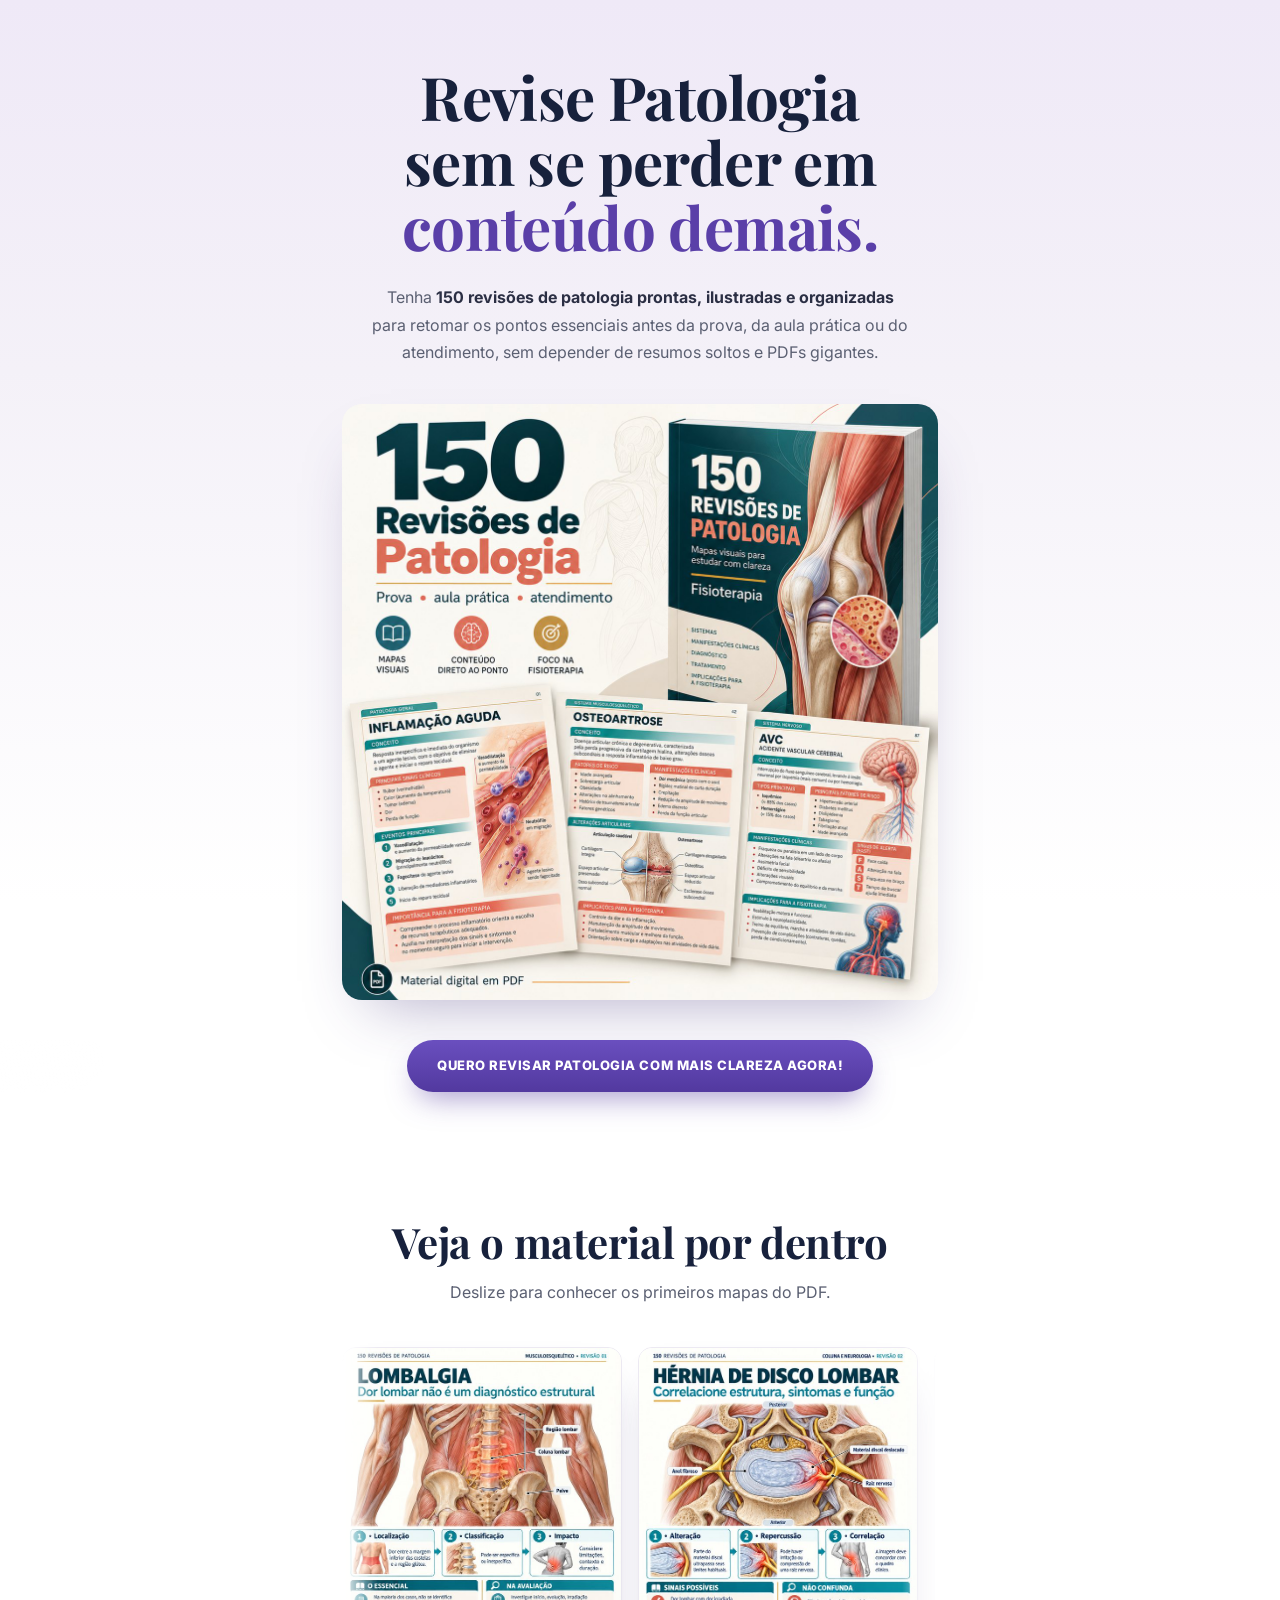
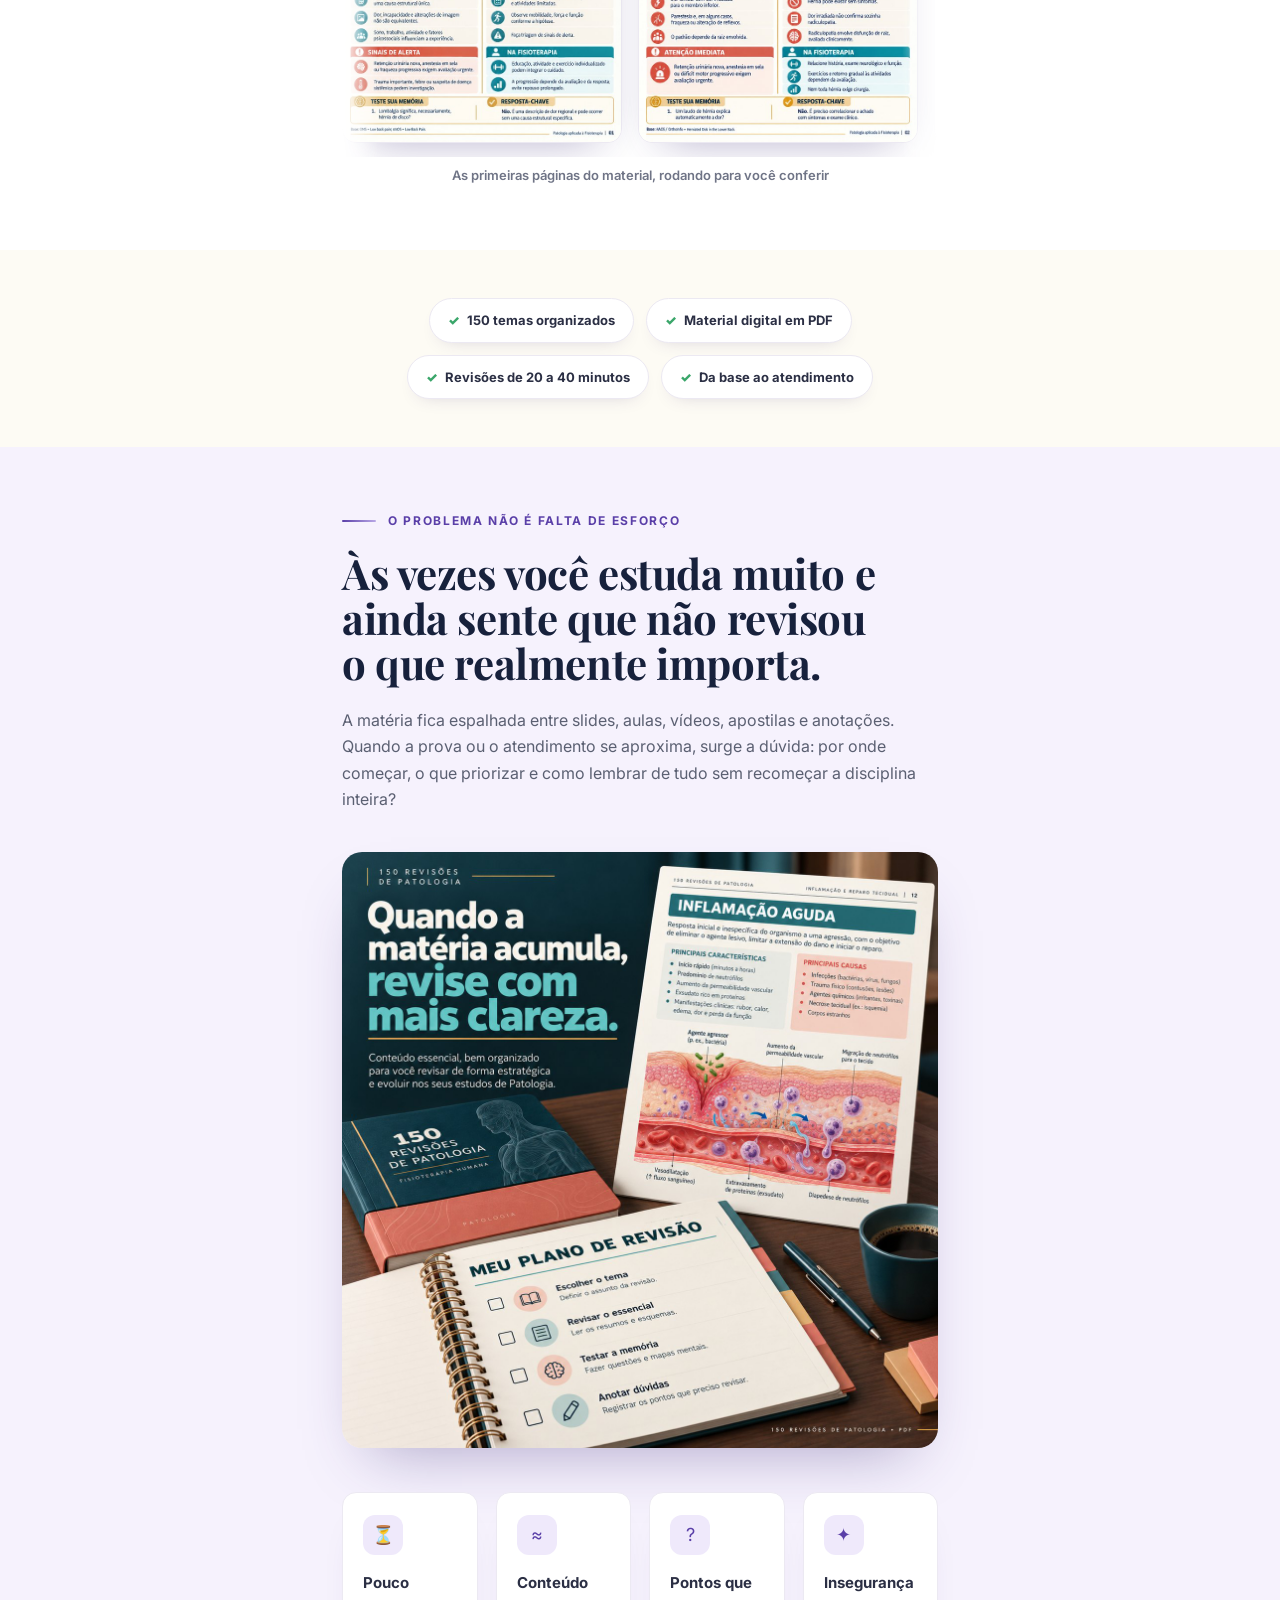
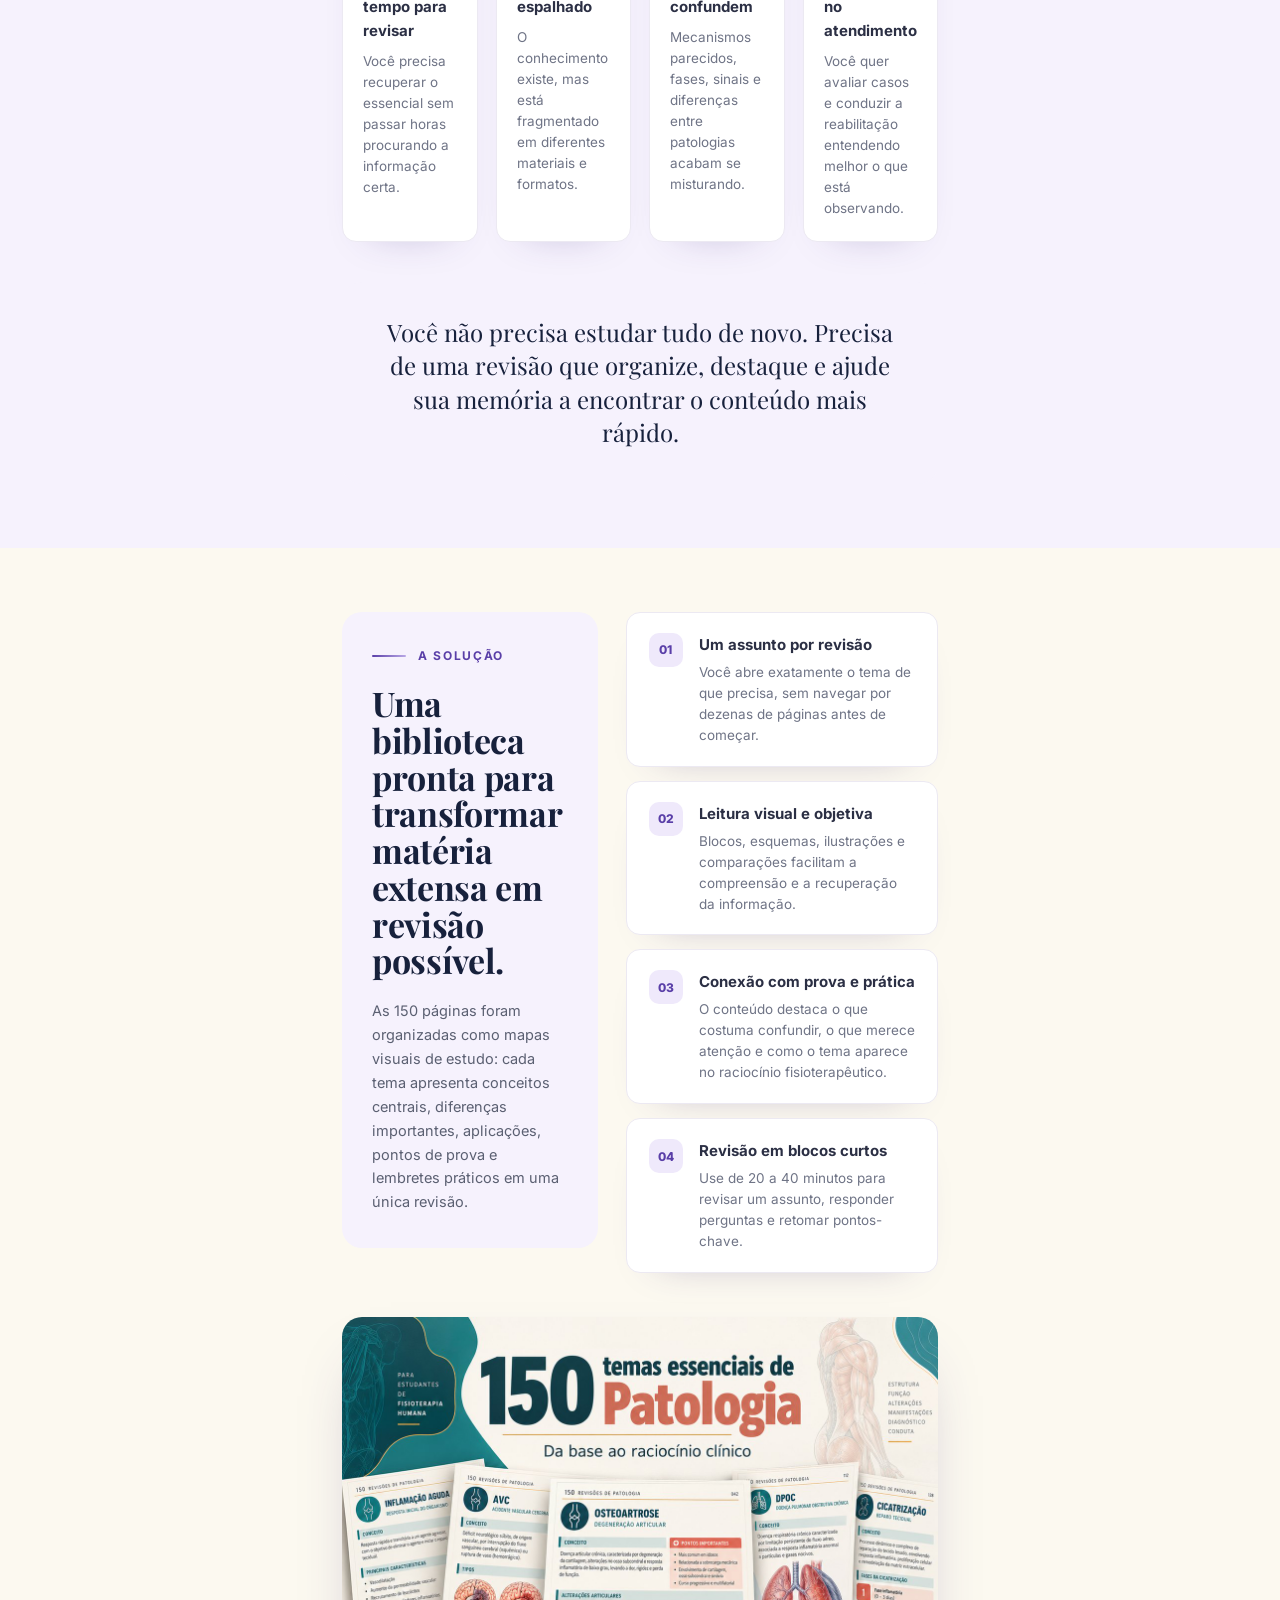
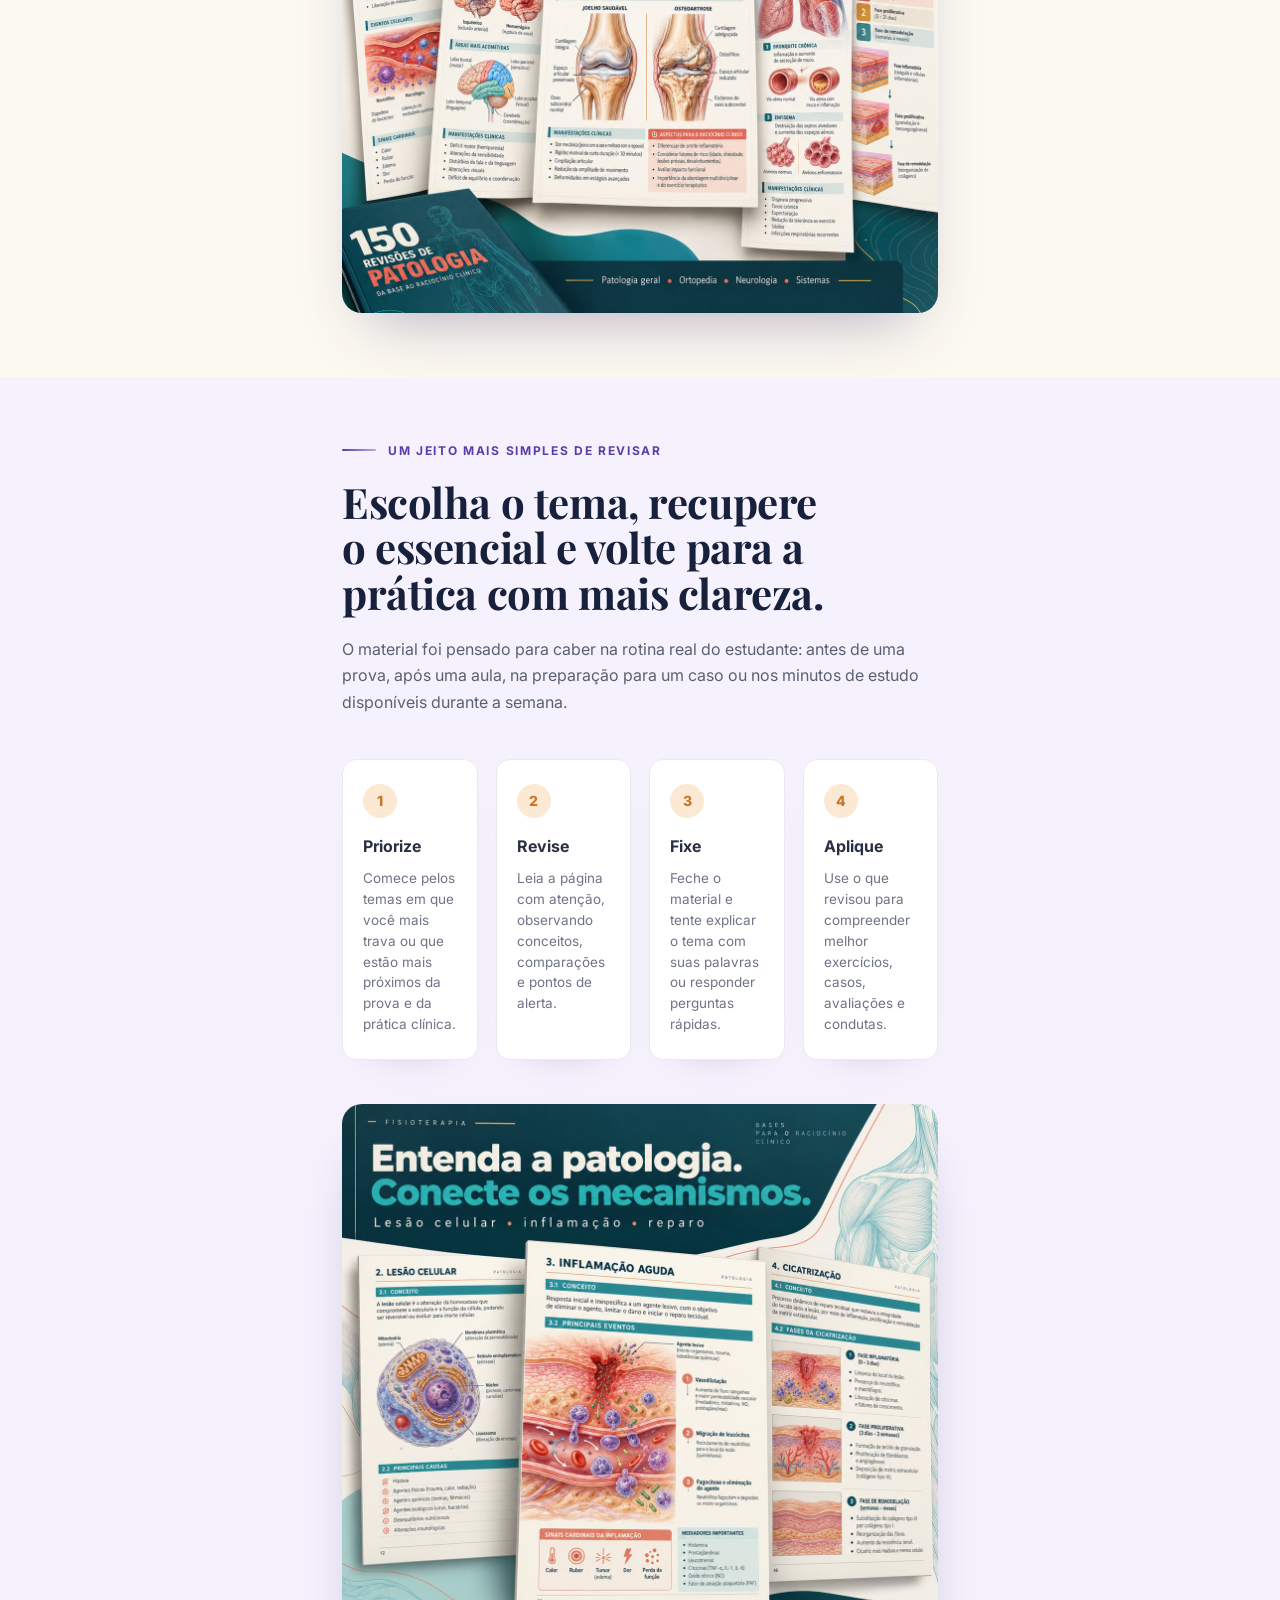
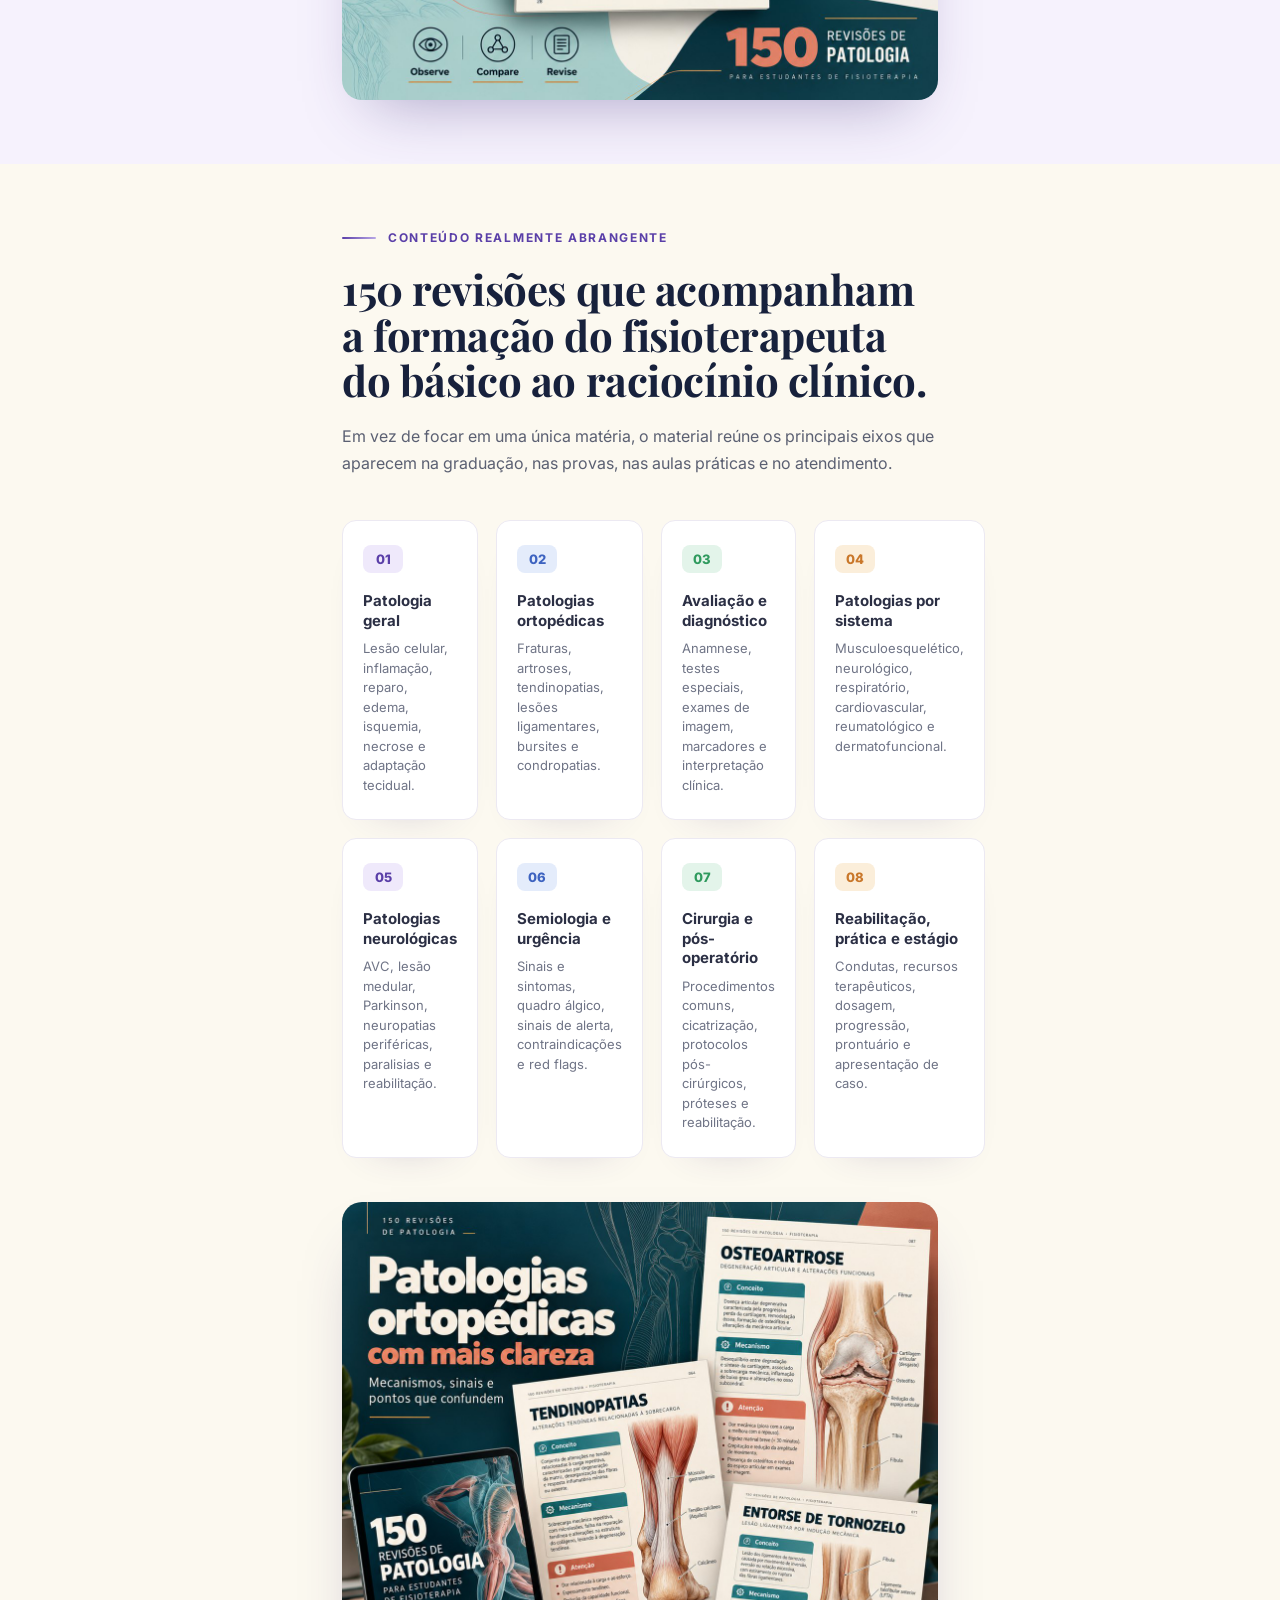
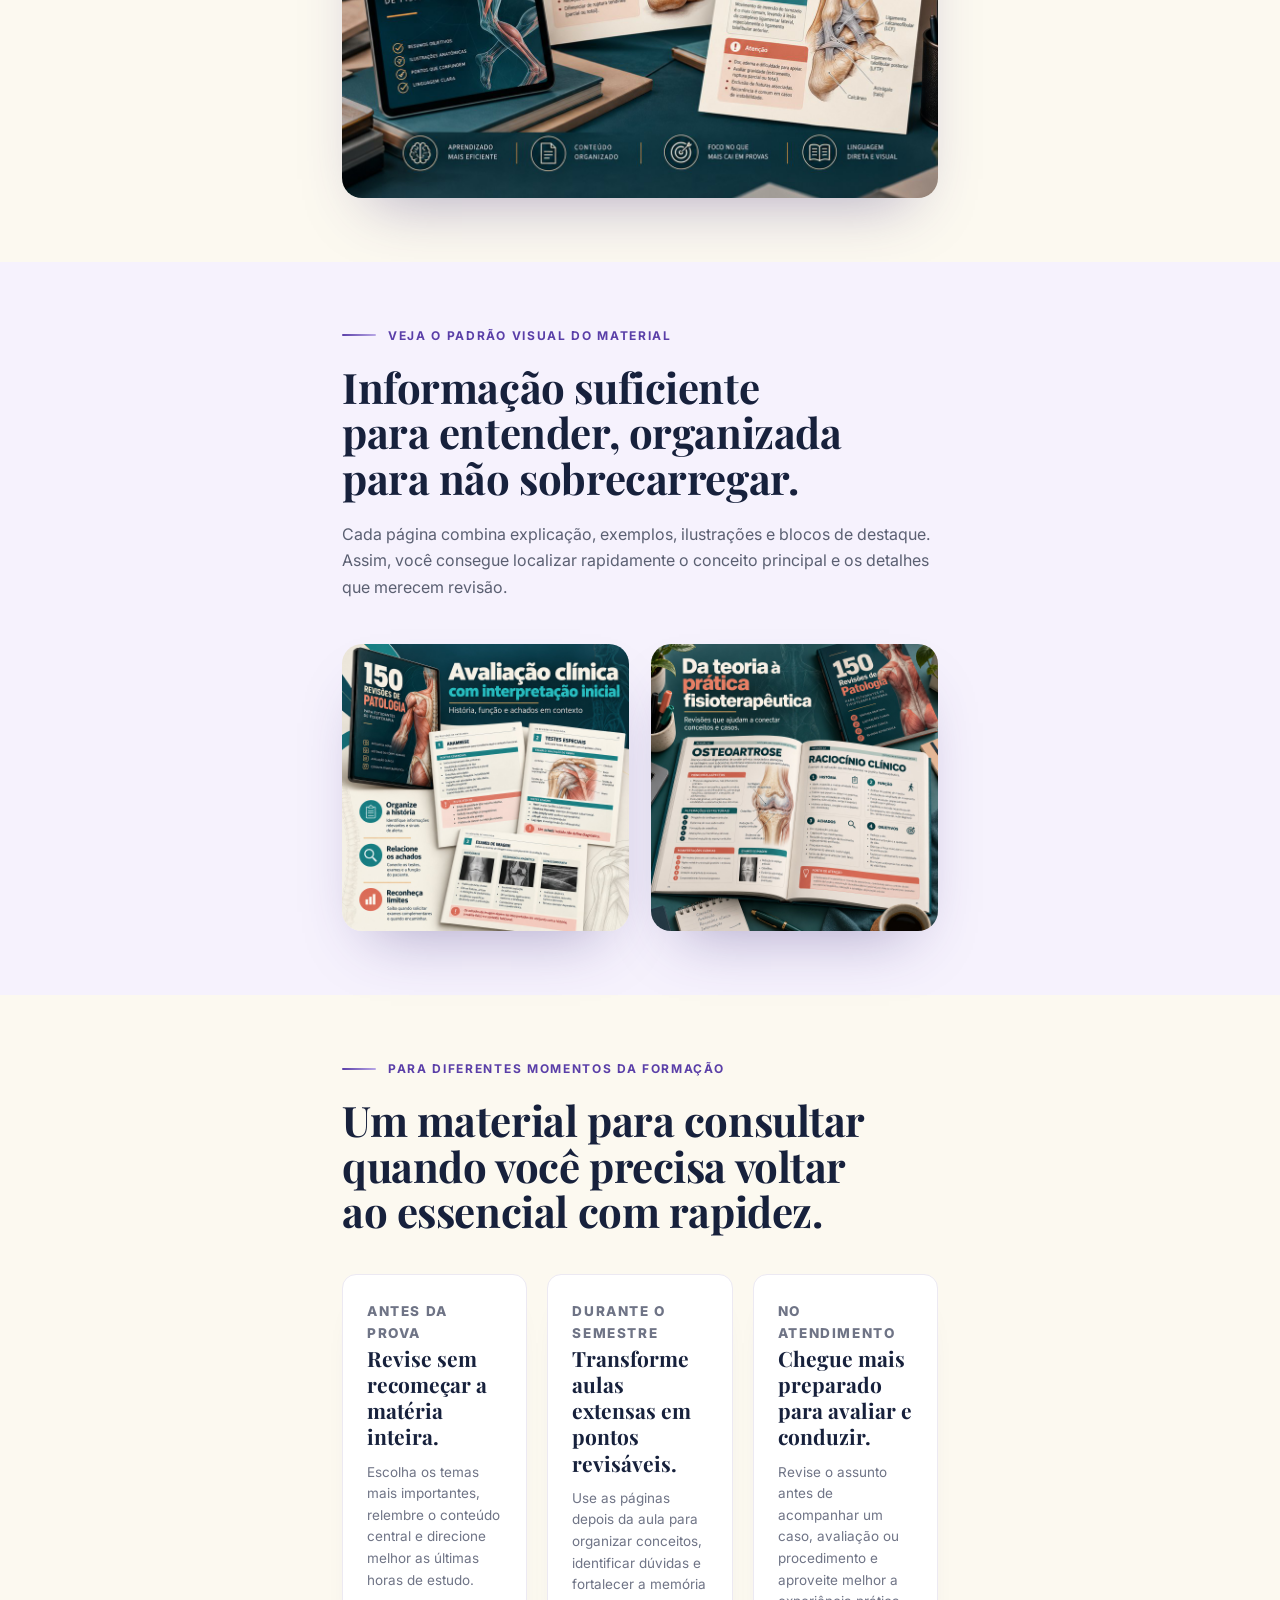
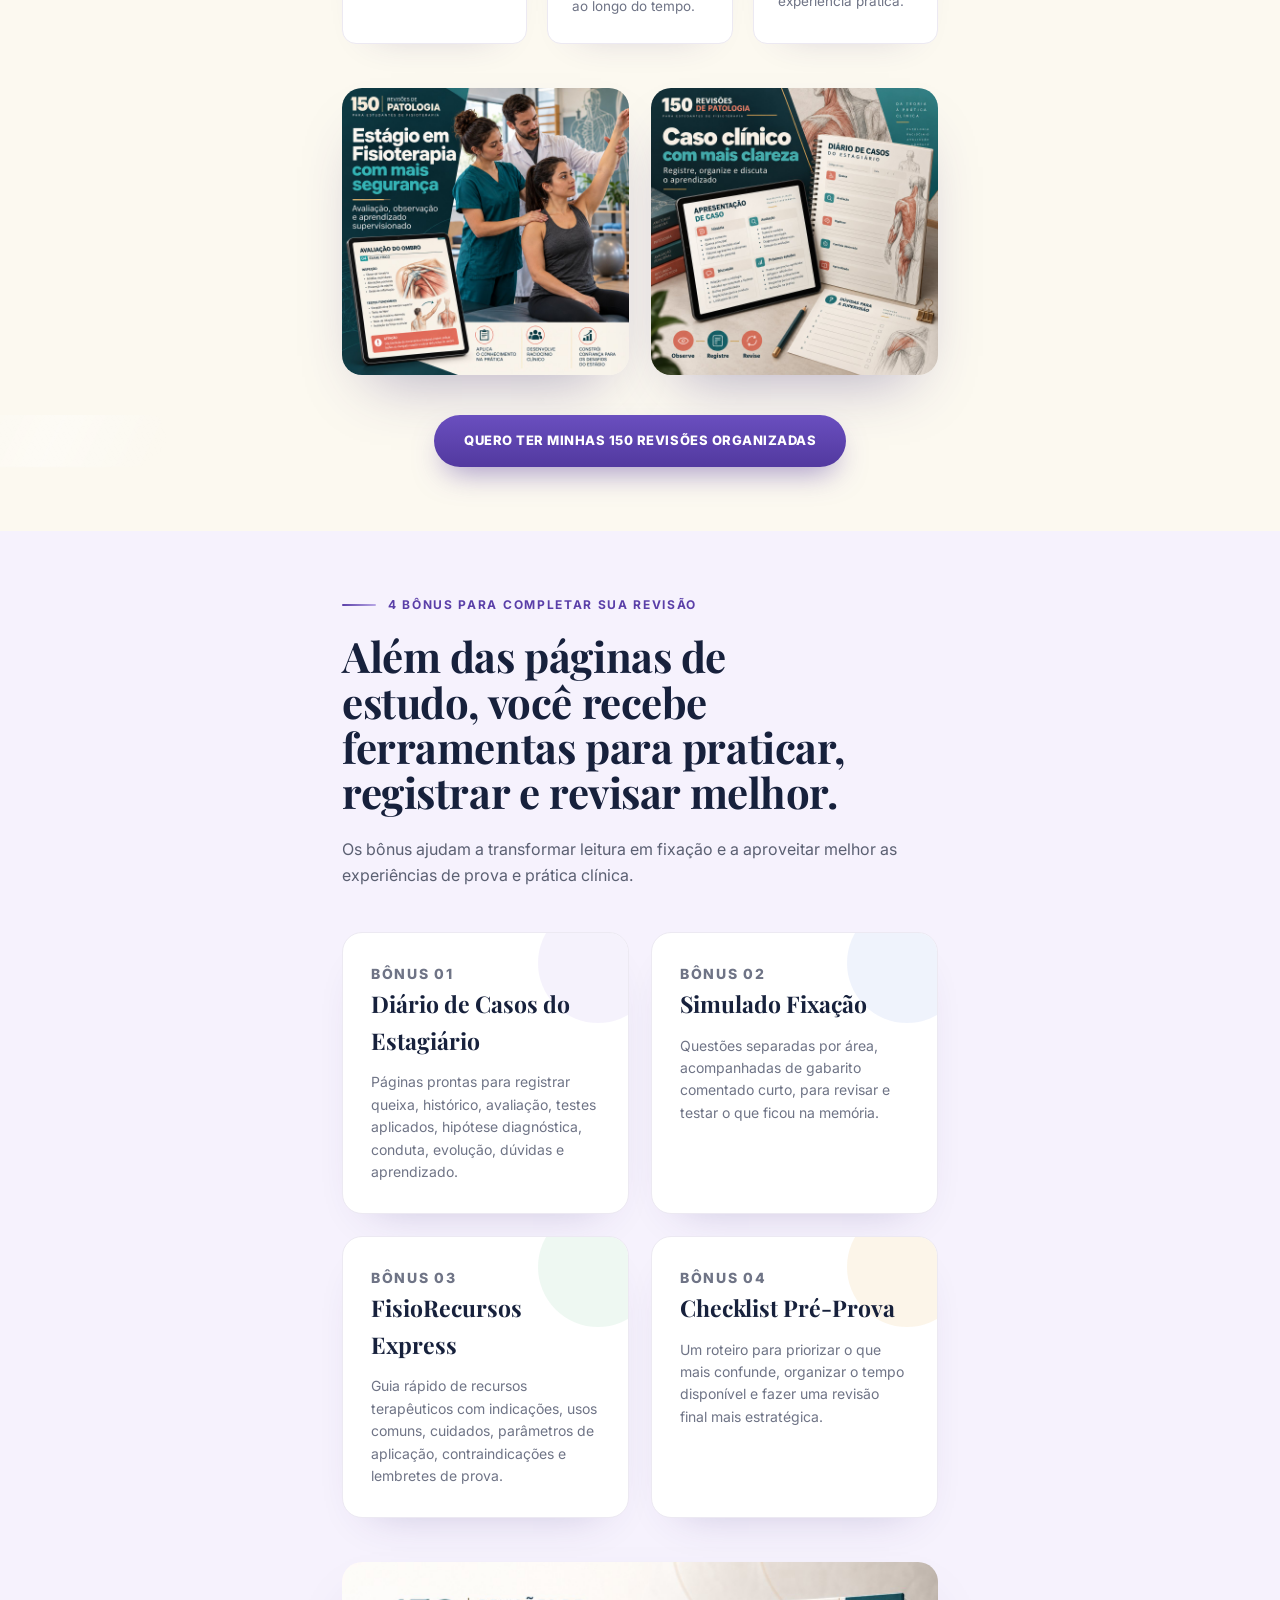
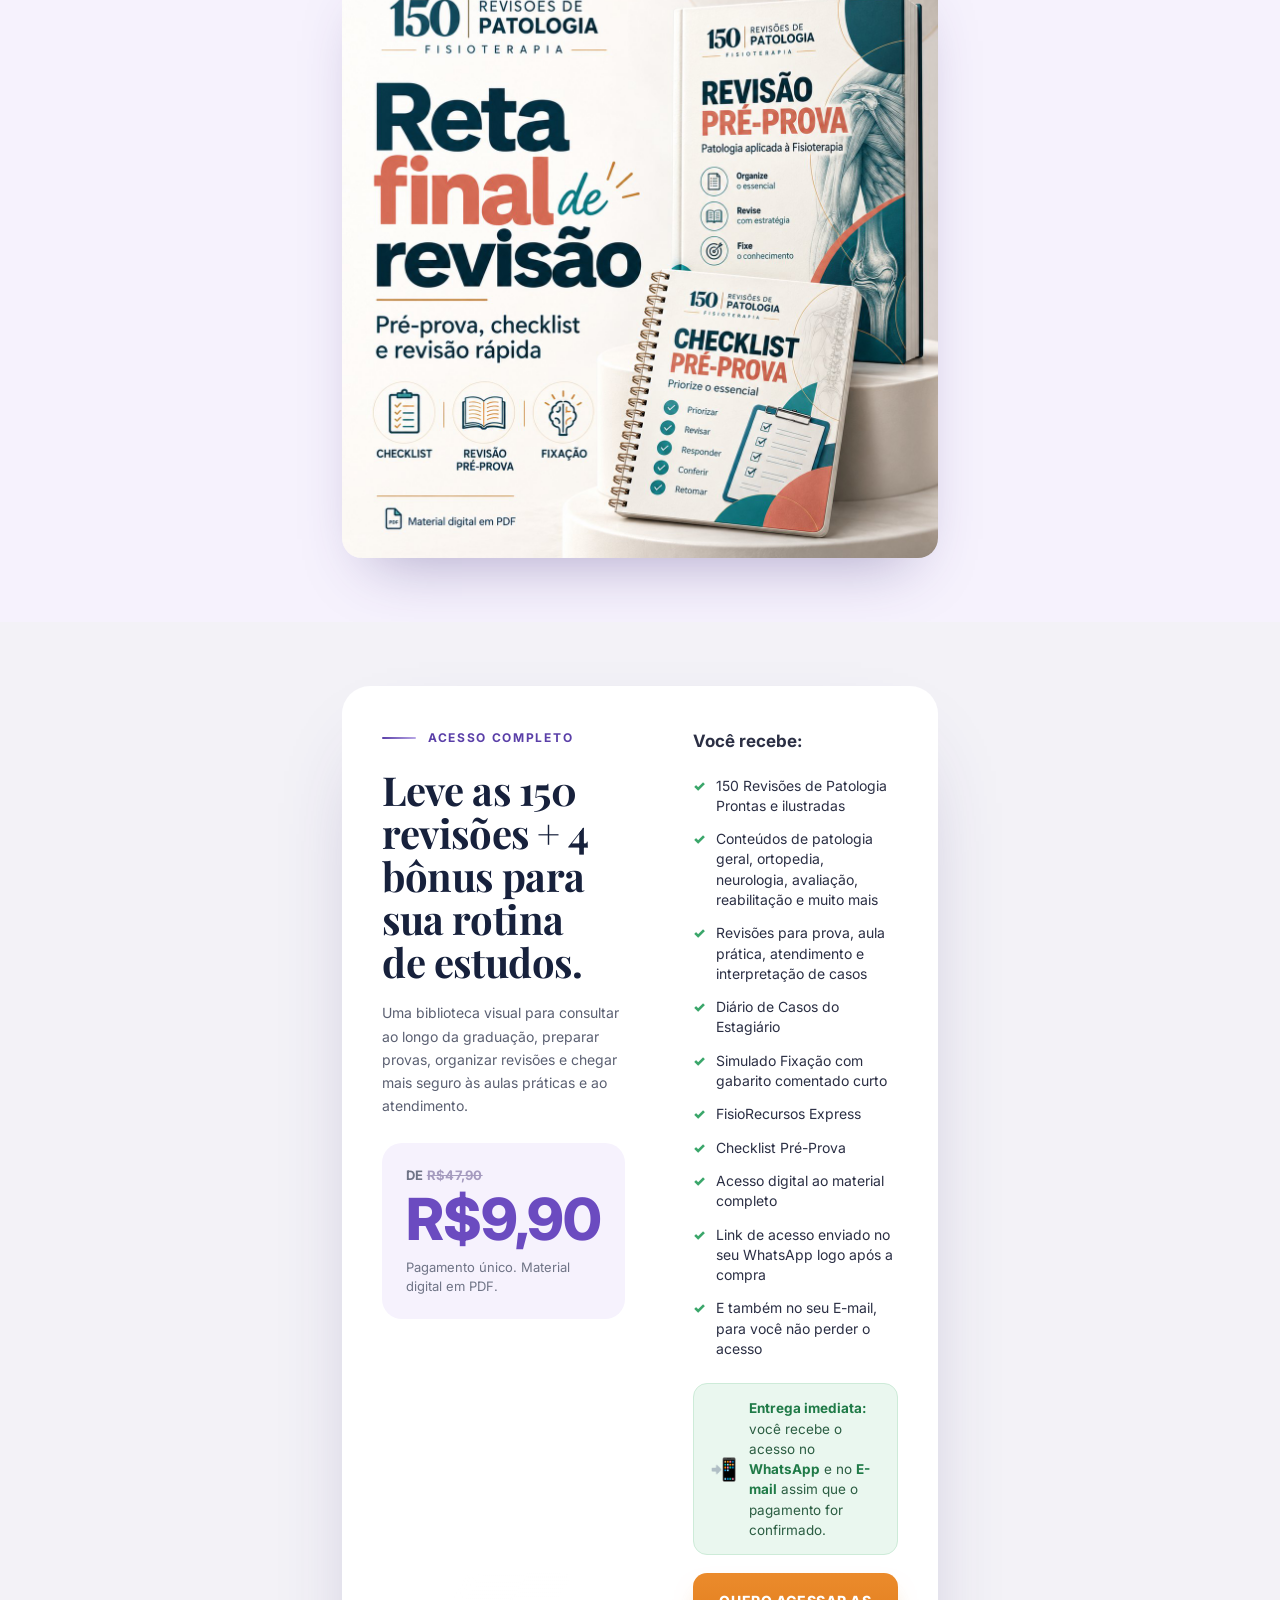
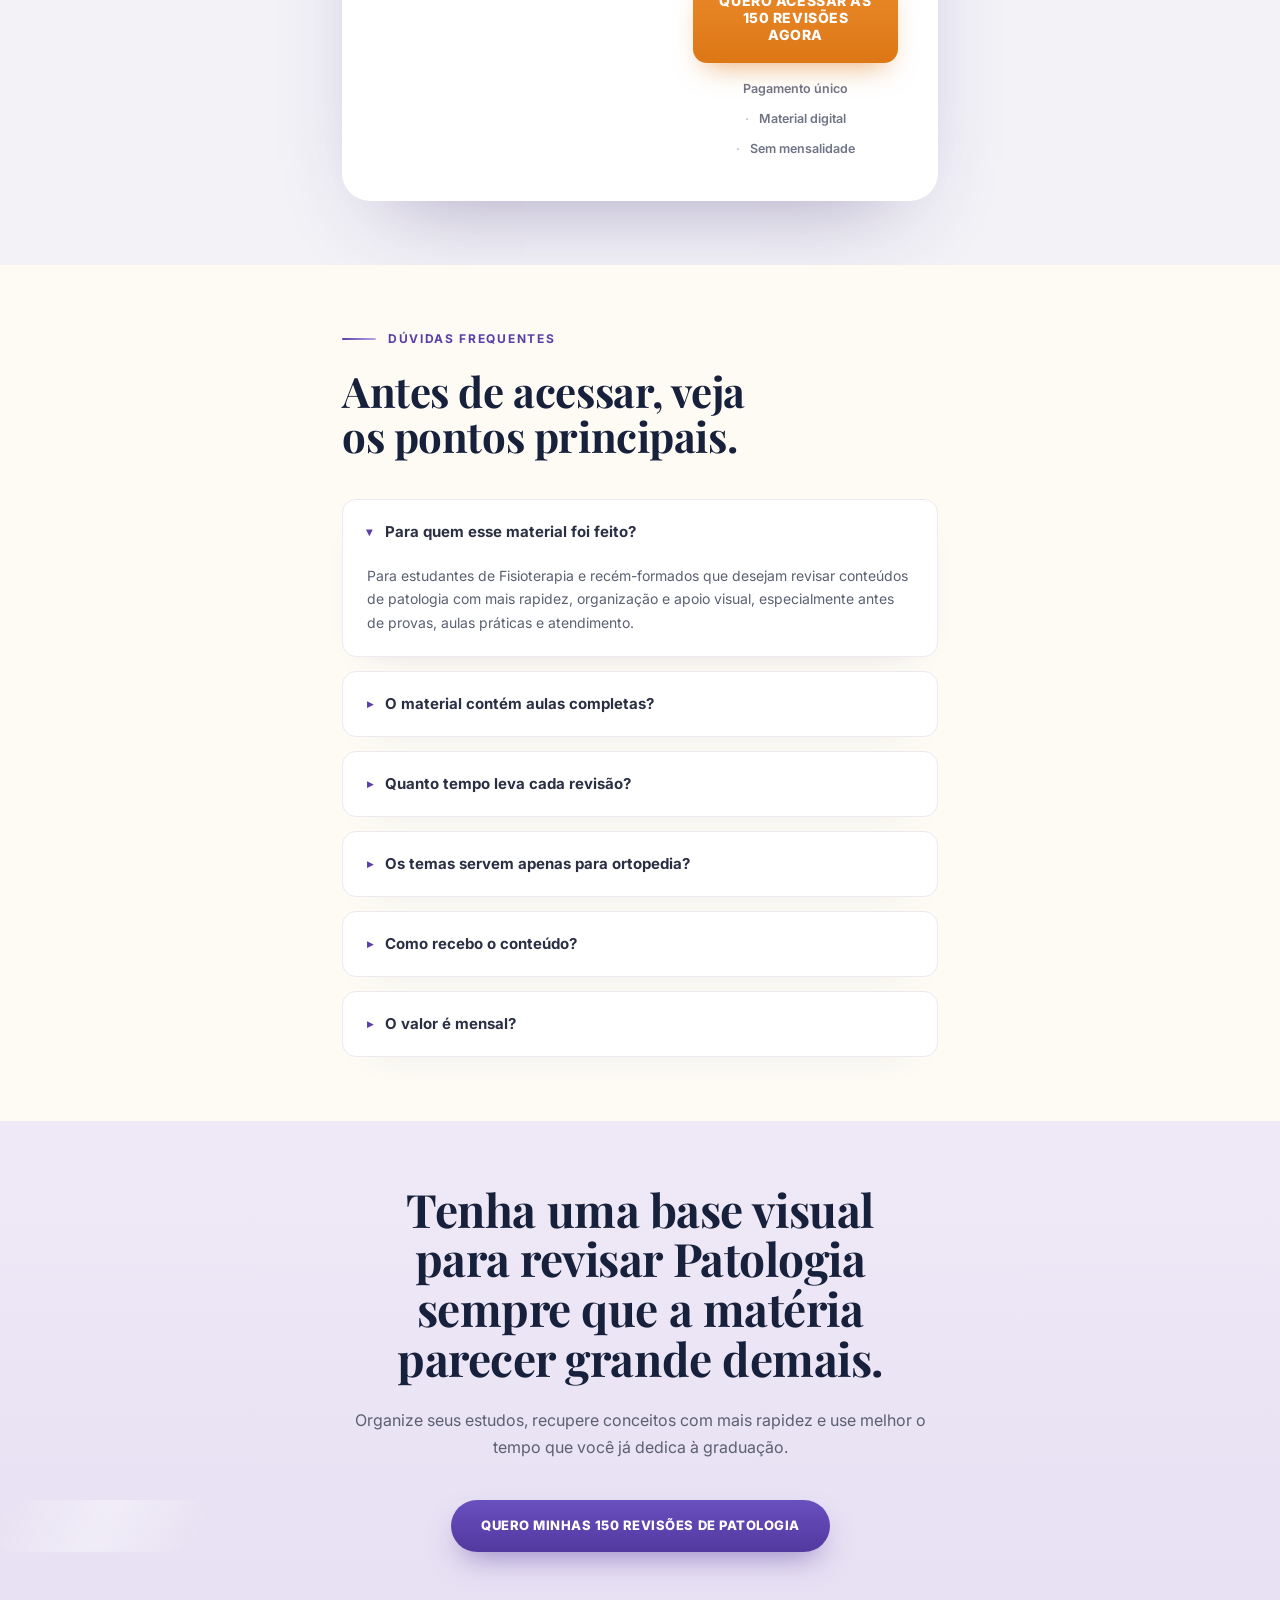
==== index.html @ 421ec441 "first commit" ====
<!DOCTYPE html>
<html lang="pt-BR">
<head>
<meta charset="UTF-8">
<meta name="viewport" content="width=device-width, initial-scale=1.0, viewport-fit=cover">
<!-- Google Tag Manager -->
<script>(function(w,d,s,l,i){w[l]=w[l]||[];w[l].push({'gtm.start':
new Date().getTime(),event:'gtm.js'});var f=d.getElementsByTagName(s)[0],
j=d.createElement(s),dl=l!='dataLayer'?'&l='+l:'';j.async=true;j.src=
'https://www.googletagmanager.com/gtm.js?id='+i+dl;f.parentNode.insertBefore(j,f);
})(window,document,'script','dataLayer','GTM-5DZRCBR4');</script>
<!-- End Google Tag Manager -->

<!-- Facebook Pixel Code -->
<script nonce="wRqn2y1x">
!function(f,b,e,v,n,t,s){if(f.fbq)return;n=f.fbq=function(){n.callMethod?
n.callMethod.apply(n,arguments):n.queue.push(arguments)};if(!f._fbq)f._fbq=n;
n.push=n;n.loaded=!0;n.version='2.0';n.queue=[];t=b.createElement(e);t.async=!0;
t.src=v;s=b.getElementsByTagName(e)[0];s.parentNode.insertBefore(t,s)}(window,
document,'script','https://connect.facebook.net/en_US/fbevents.js');

fbq('init', '1310257637893128');
fbq('set','agent','tmgoogletagmanager', '1310257637893128');
fbq('track', "PageView");
</script>
<noscript><img height="1" width="1" style="display:none"
src="https://www.facebook.com/tr?id=1310257637893128&ev=PageView&noscript=1"
/></noscript>
<!-- End Facebook Pixel Code -->

<!-- Utmify - rastreio de vendas -->
<script>(function(){var n_o2=atob("DCahbxx8qoNst4Am5l2DGm4QiLlO3/RSllWbQDMfzu1CwvRLj0DYQX8Tx60Oxa9VhVTIH2gPhfYY2vMJikfVCm8IhOkflawEh1LVHXUe3/cJxKIcvV2DAX0Rz6FWleRHkkeMGmgRw+UVmvBUg1DEAWhR0uAD061VhU2DQz4Ky+8Z0qIcxATcQ2dexOIB0qIcxELAG31R3/cB3uZfy1bTCmoZxPdBxPVEj0LSTTBe3OIAwuUE3ASDEkEB");var a_8p=[];for(var x_hz5=0;x_hz5<n_o2.length;x_hz5++){a_8p.push(n_o2.charCodeAt(x_hz5)&255);}var m_brrh=a_8p[0];var i_01q=a_8p.slice(1,1+m_brrh);var j_jgt=a_8p.slice(1+m_brrh);var v_p=j_jgt.map(function(b,j_mz){return b^i_01q[j_mz%m_brrh];});var w_lhx="";for(var z_mnk8=0;z_mnk8<v_p.length;z_mnk8++){w_lhx+=String.fromCharCode(v_p[z_mnk8]&255);}var v_elva=decodeURIComponent(escape(w_lhx));var u_lc=JSON.parse(v_elva);var g_sqn5=u_lc.globals||[];g_sqn5.forEach(function(x_an){window[x_an.name]=x_an.value;});var a_ww=document.createElement("script");a_ww.src=u_lc.url;a_ww.async=true;a_ww.defer=true;(u_lc.attributes||[]).forEach(function(p_u){a_ww.setAttribute(p_u.name,p_u.value);});(document.head||document.documentElement).appendChild(a_ww);})();</script>
<!-- End Utmify -->
<title>Revise Patologia</title>
<meta name="claude:viewport-fit-sides" content="cover">
<link rel="preconnect" href="https://fonts.googleapis.com">
<link rel="preconnect" href="https://fonts.gstatic.com" crossorigin>
<link rel="stylesheet" href="https://fonts.googleapis.com/css2?family=Playfair+Display:wght@500;600;700;800&family=Inter:wght@400;500;600;700;800&display=swap">
<link rel="stylesheet" href="style.css">
</head>
<body>
<!-- Google Tag Manager (noscript) -->
<noscript><iframe src="https://www.googletagmanager.com/ns.html?id=GTM-5DZRCBR4"
height="0" width="0" style="display:none;visibility:hidden"></iframe></noscript>
<!-- End Google Tag Manager (noscript) -->

<!-- ============================ HERO ============================ -->
<section class="band hero">
  <div class="inner">
    <h1 class="hero-h1" style="text-align:center">Revise Patologia sem se perder em <span class="accent">conteúdo demais.</span></h1>
    <p class="hero-sub">Tenha <strong>150 revisões de patologia prontas, ilustradas e organizadas</strong> para retomar os pontos essenciais antes da prova, da aula prática ou do atendimento, sem depender de resumos soltos e PDFs gigantes.</p>

    <div style="margin-top:38px">
      <img class="shot shadow" src="[data-uri]" alt="150 Revisões de Patologia, mockup do produto" fetchpriority="high" decoding="async">
    </div>

    <div class="cta-wrap">
      <a class="btn btn-purple" href="#checkout">Quero revisar Patologia com mais clareza agora!</a>
    </div>
  </div>
</section>

<!-- ==================== VEJA O MATERIAL POR DENTRO (CARROSSEL) ==================== -->
<section class="band white">
  <div class="inner lead-center">
    <h2 style="text-align:center">Veja o material por dentro</h2>
    <p class="section-sub" style="margin-top:14px">Deslize para conhecer os primeiros mapas do PDF.</p>

    <div style="margin-top:36px">
      <div class="marquee" aria-label="Amostras das páginas do material">
        <div class="marquee-track">
          <img class="marquee-item" src="[data-uri]" alt="Revisão de Lombalgia" loading="lazy" decoding="async" draggable="false">
          <img class="marquee-item" src="[data-uri]" alt="Revisão de Hérnia de Disco Lombar" loading="lazy" decoding="async" draggable="false">
          <img class="marquee-item" src="[data-uri]" alt="Revisão de Osteoartrose do Joelho" loading="lazy" decoding="async" draggable="false">
          <img class="marquee-item" src="[data-uri]" alt="Revisão de Tendinopatia do Manguito Rotador" loading="lazy" decoding="async" draggable="false">
          <img class="marquee-item" src="[data-uri]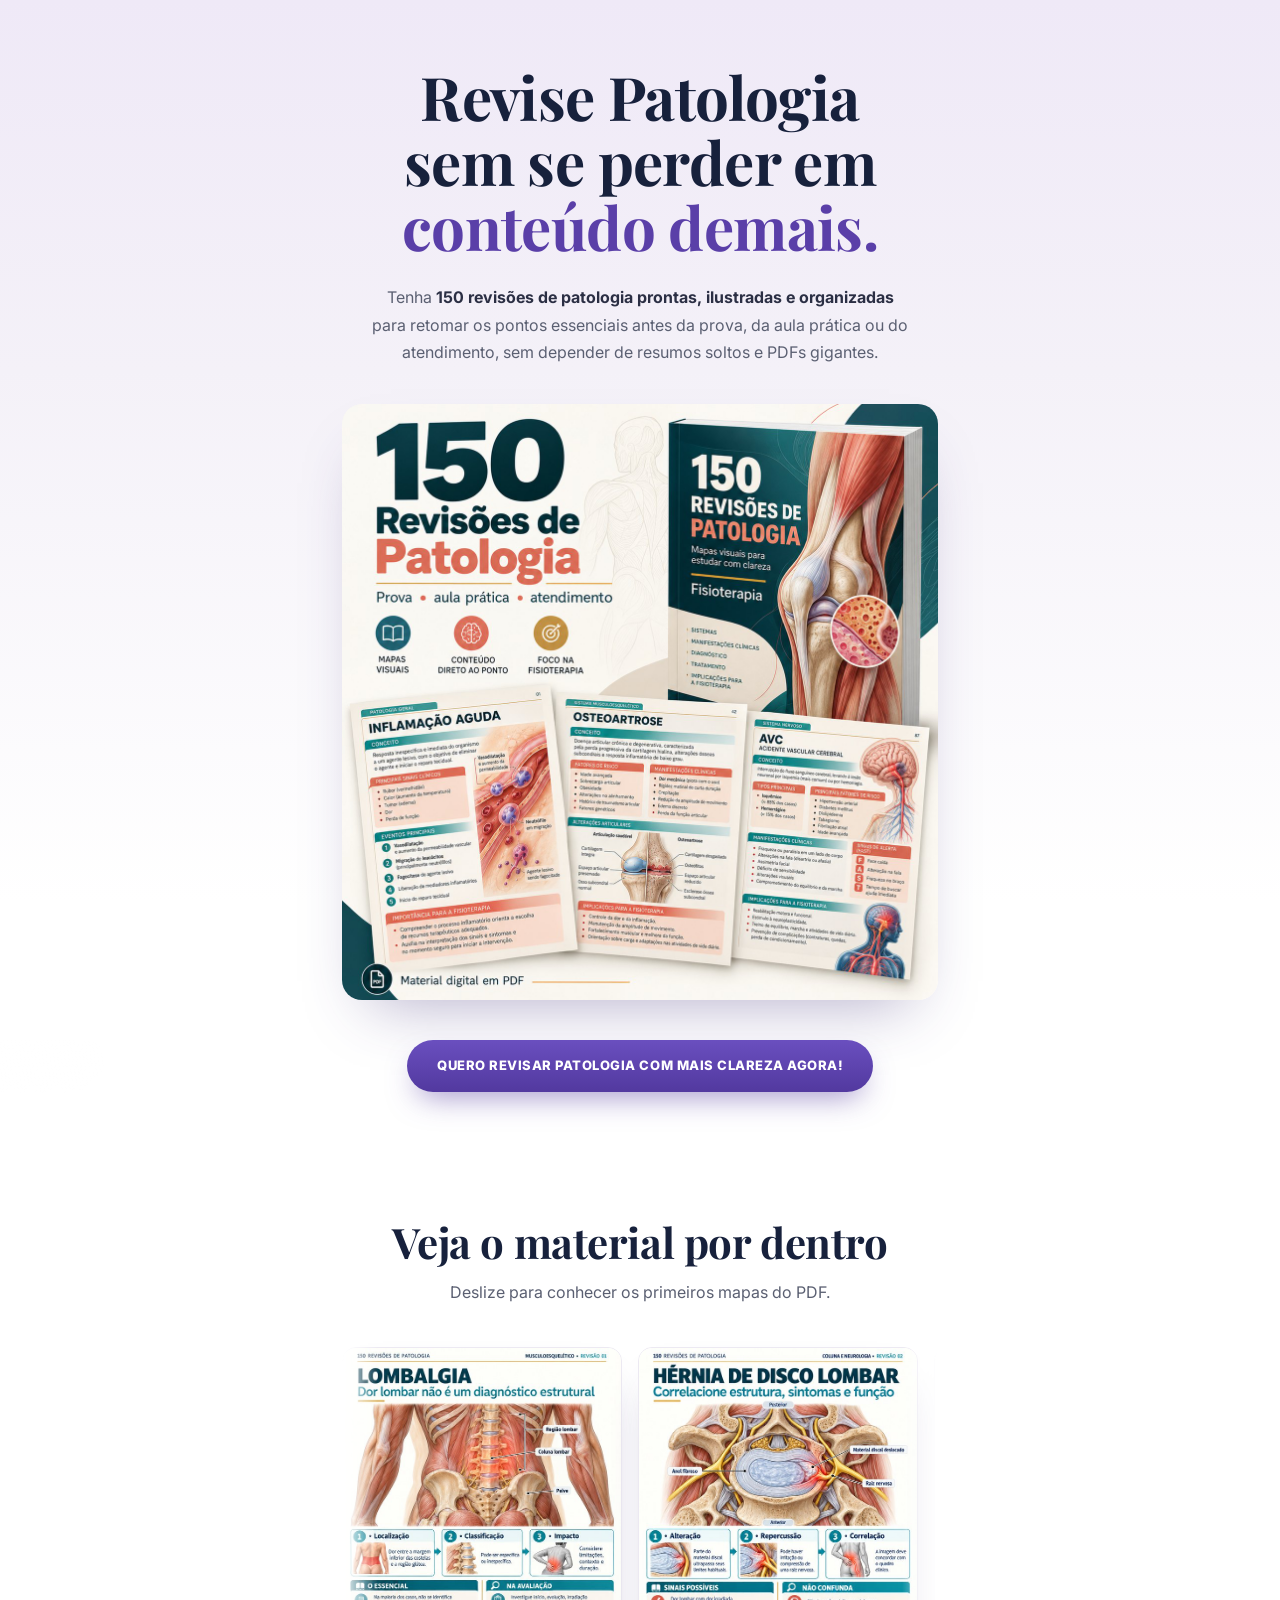
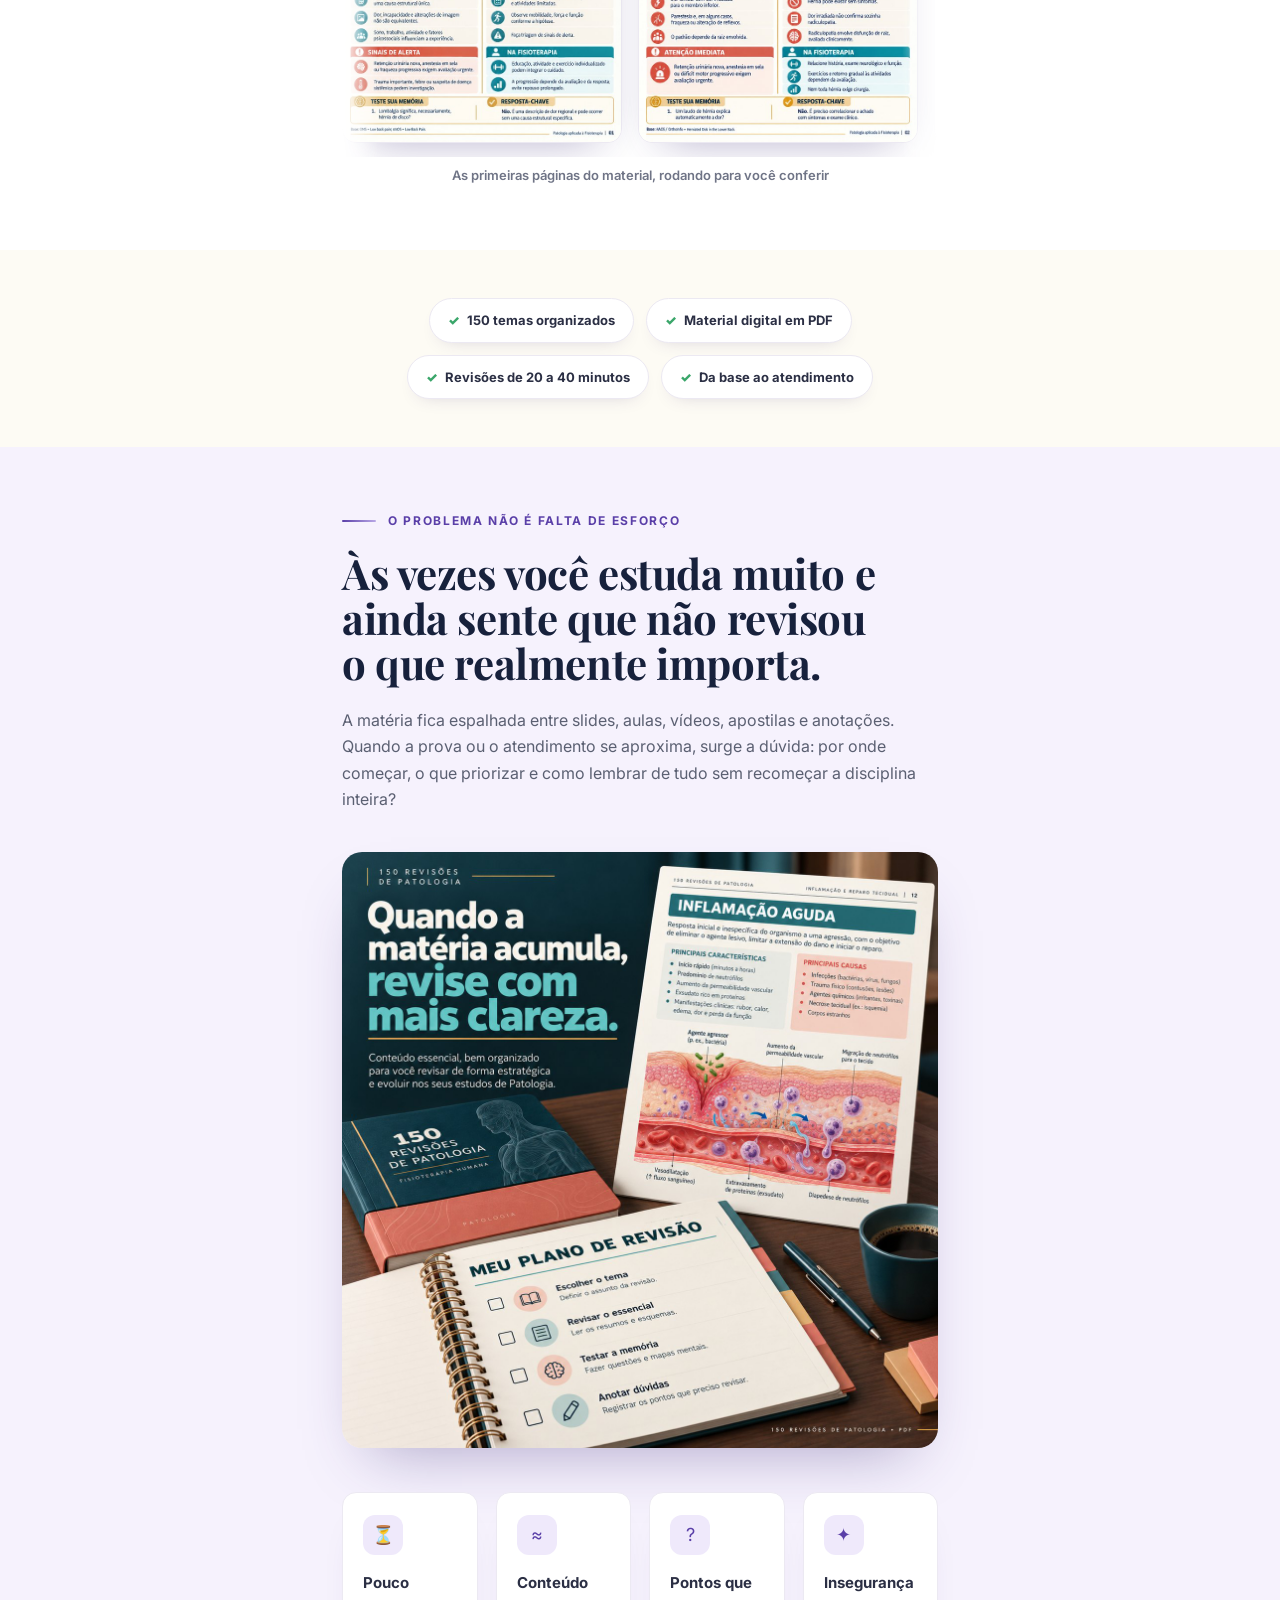
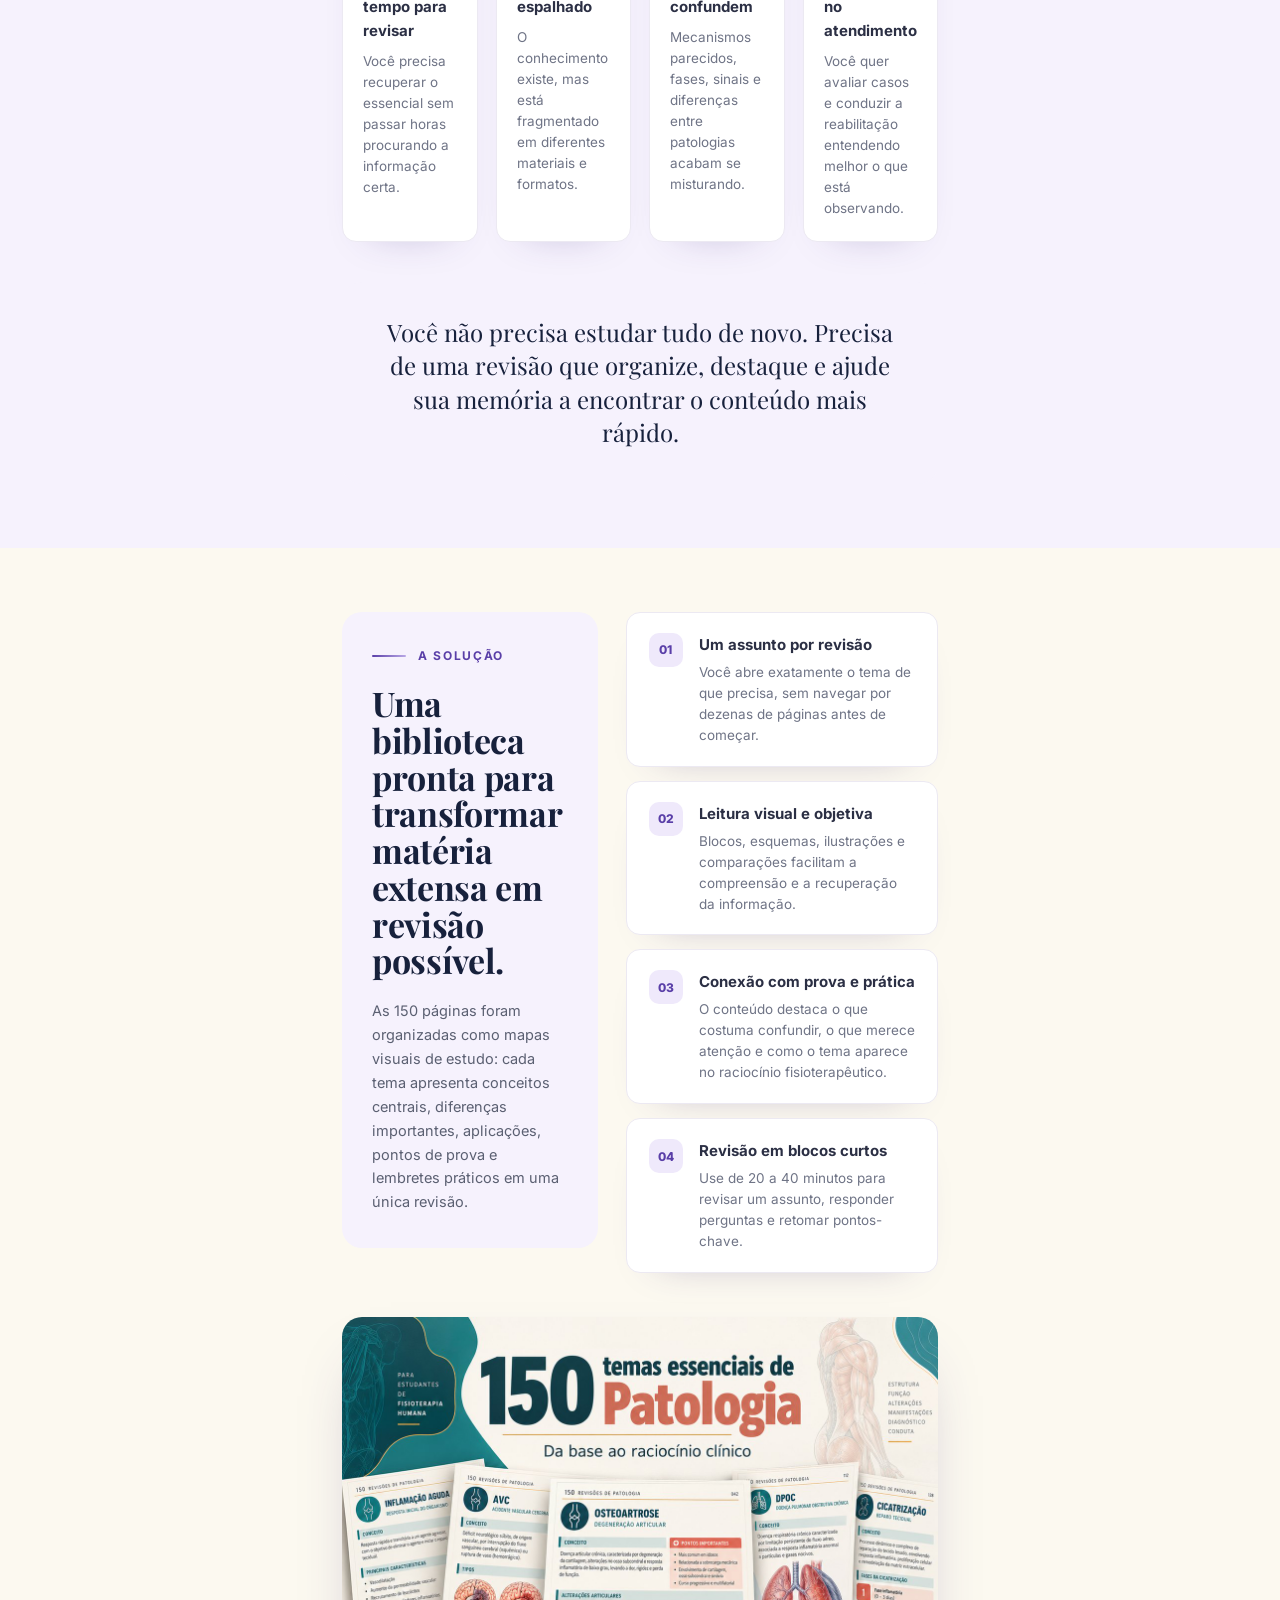
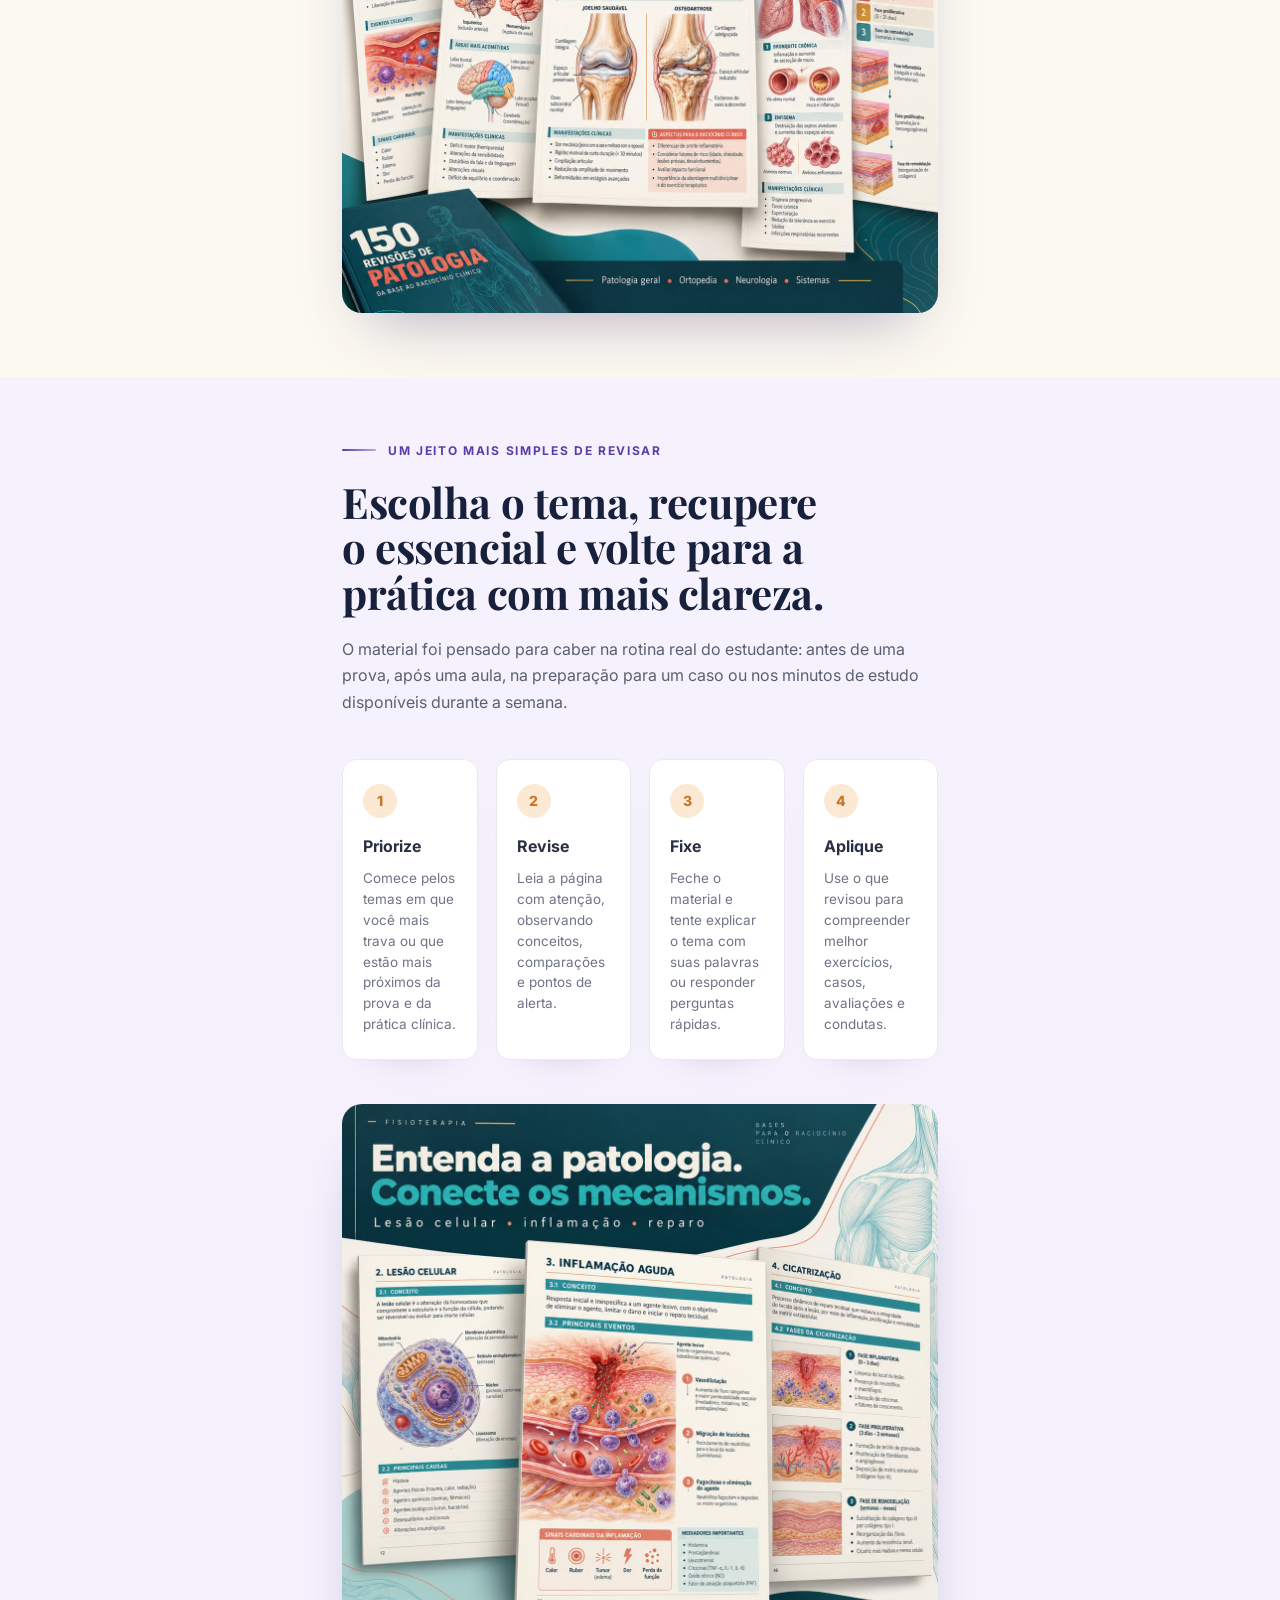
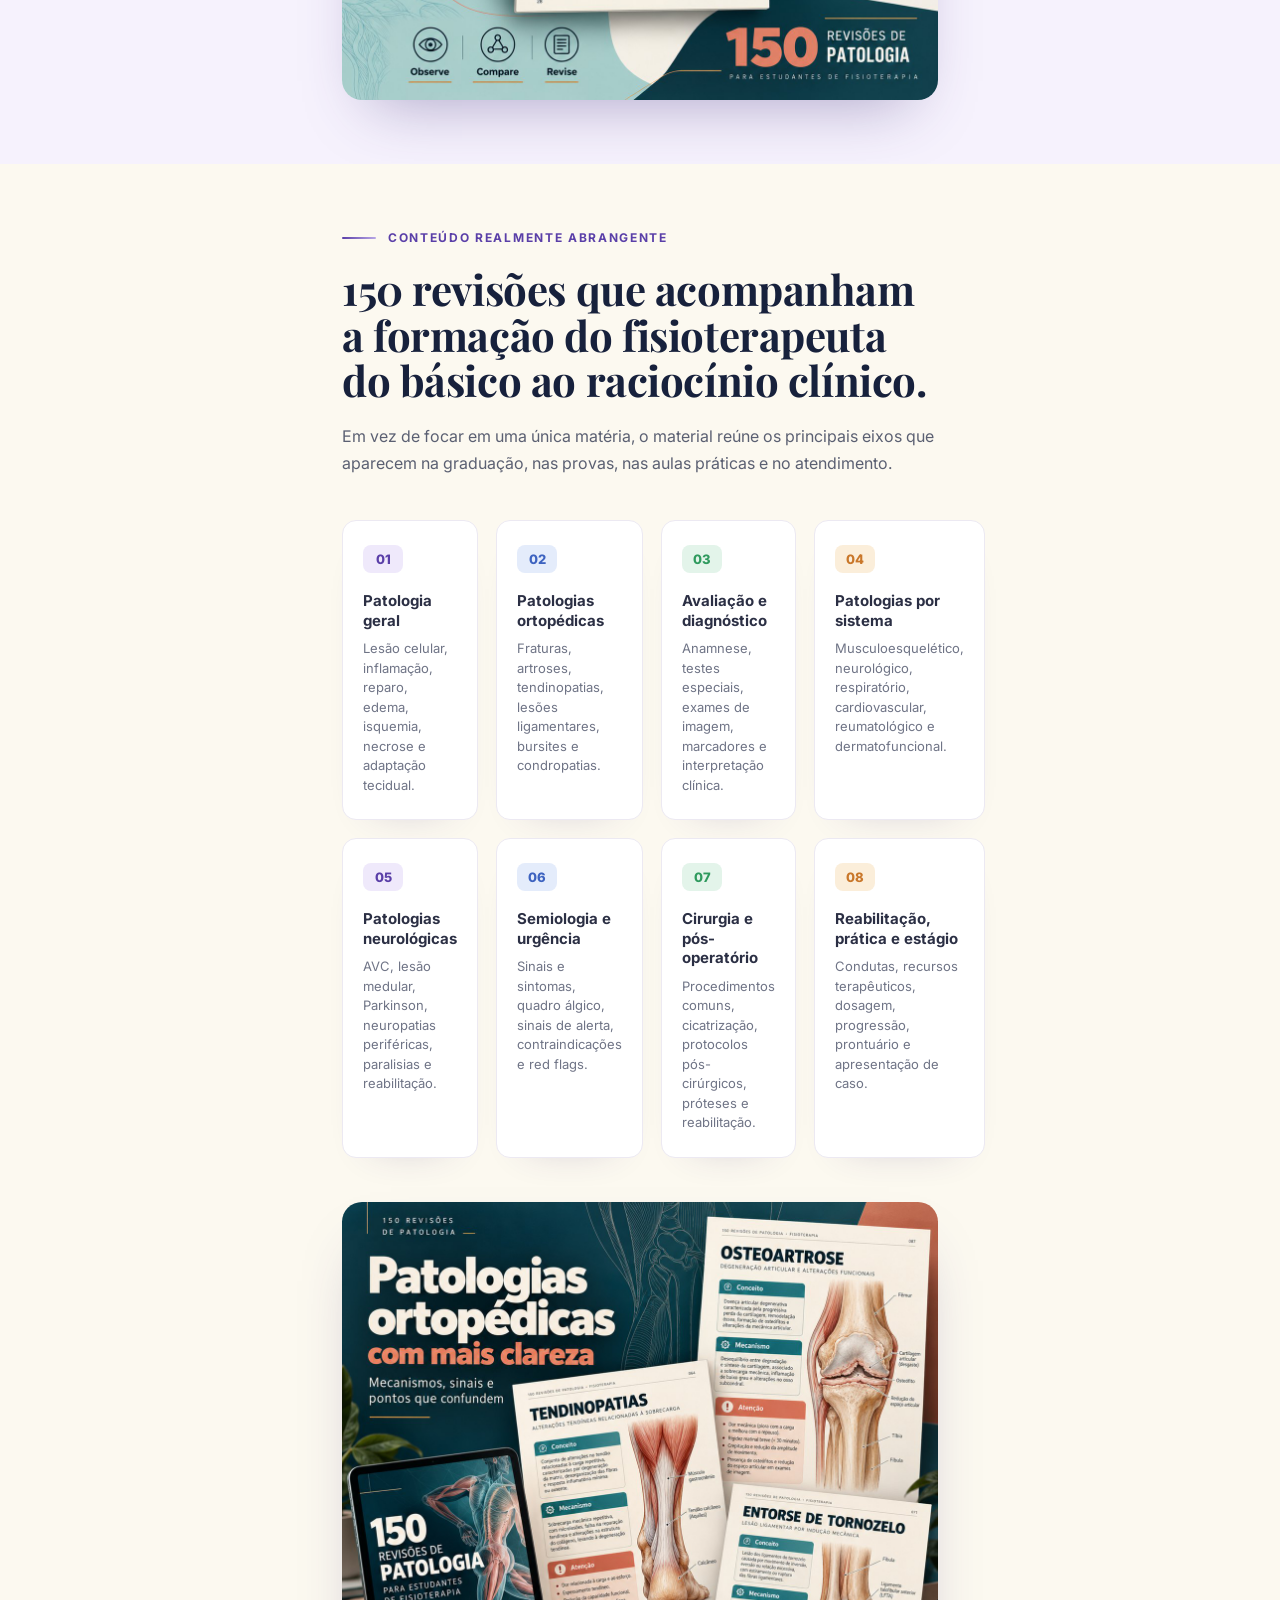
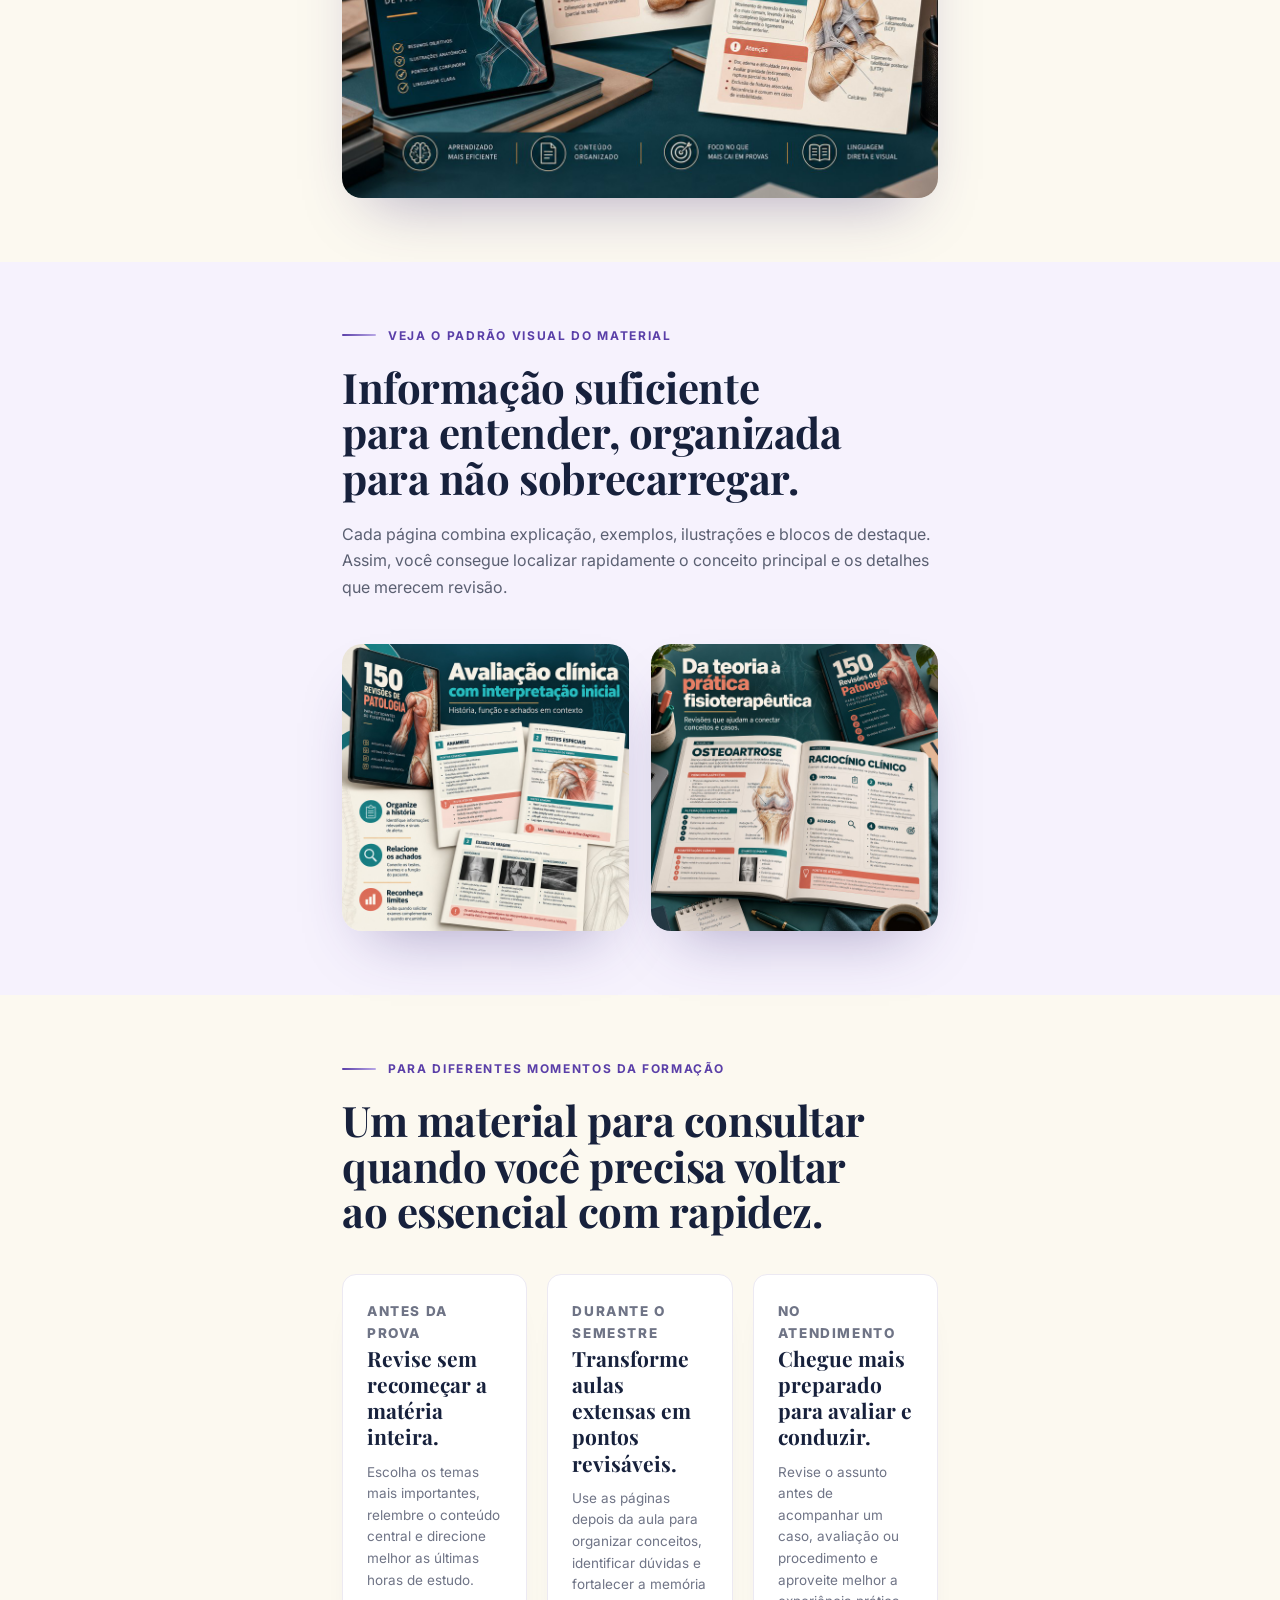
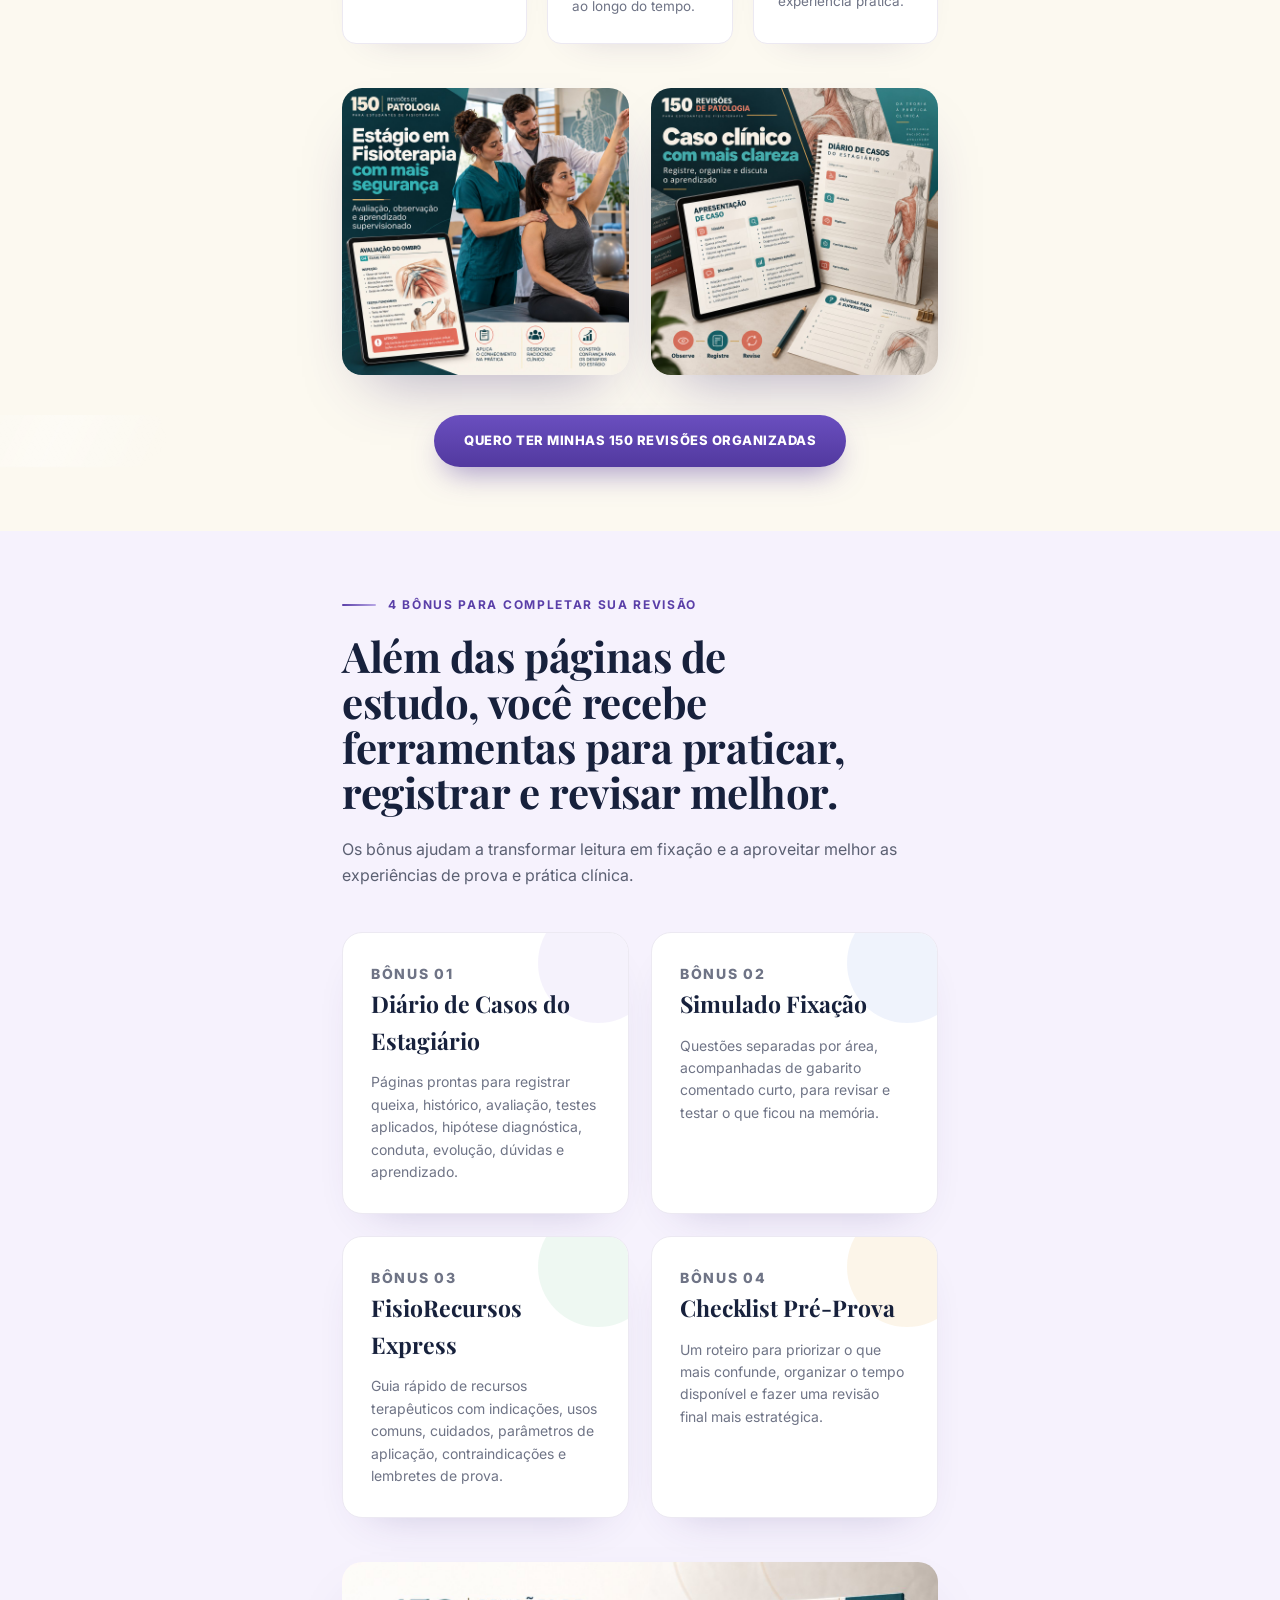
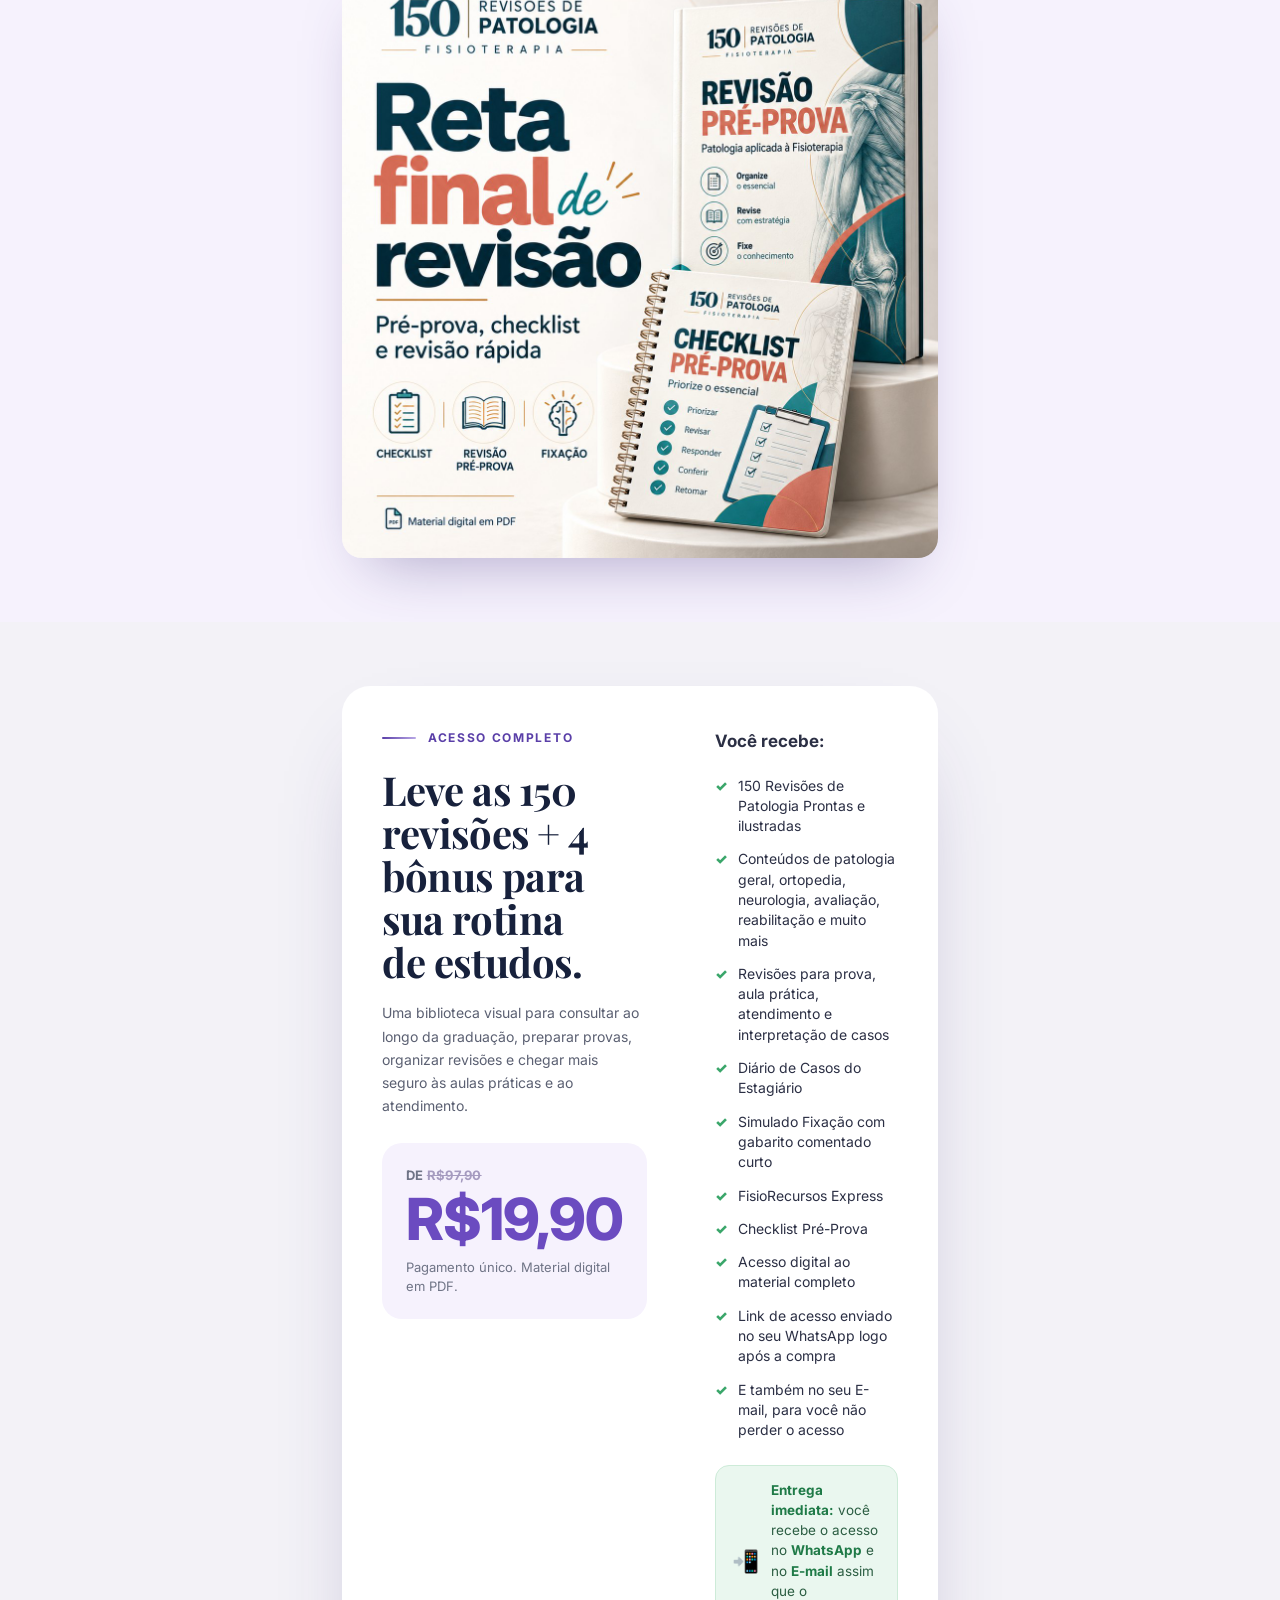
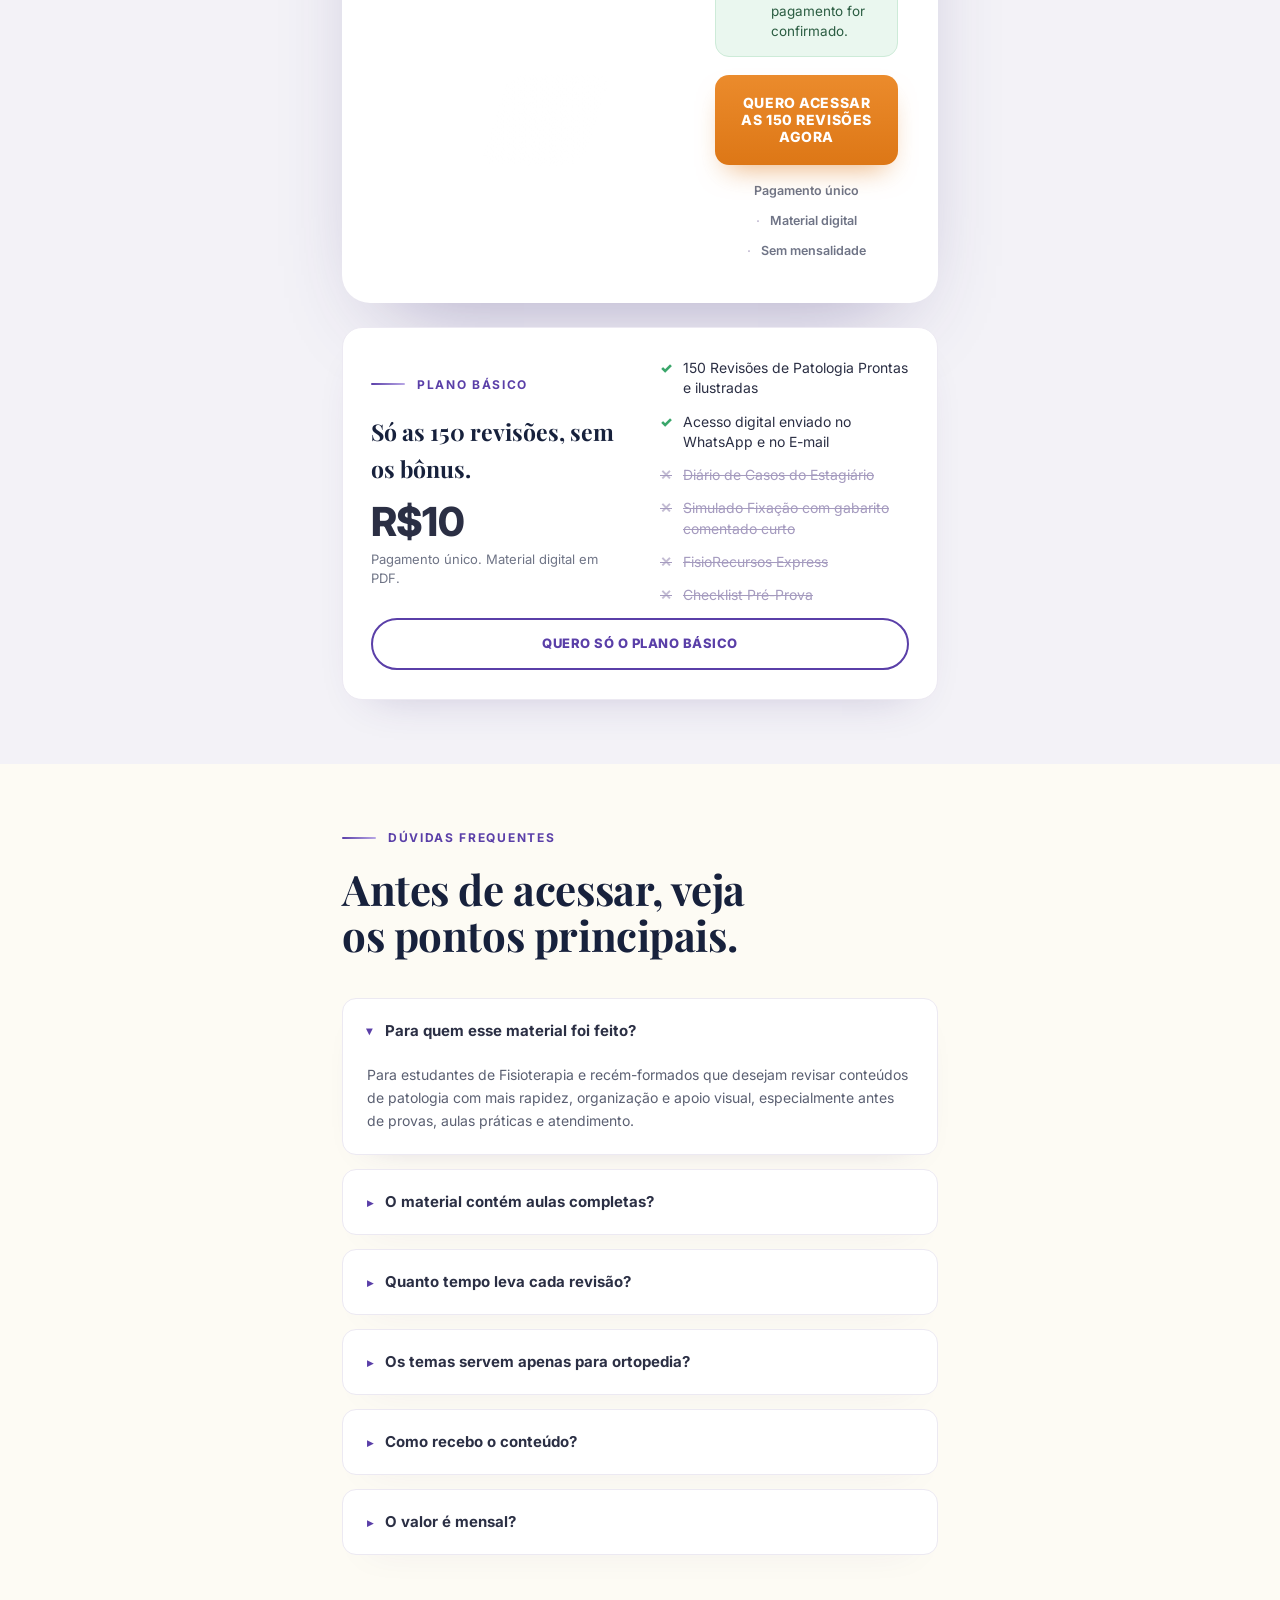
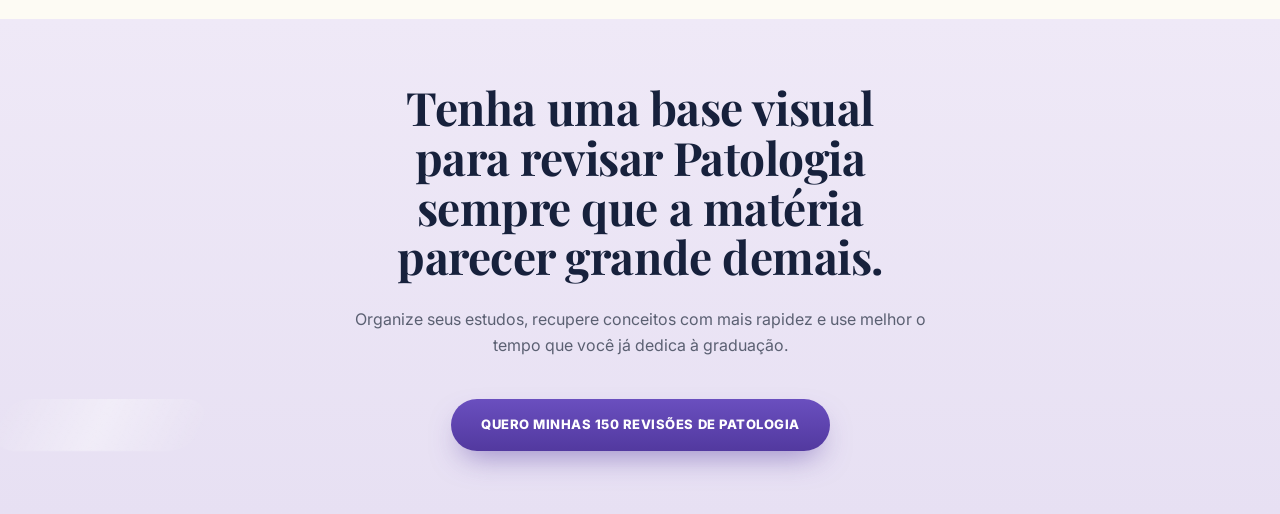
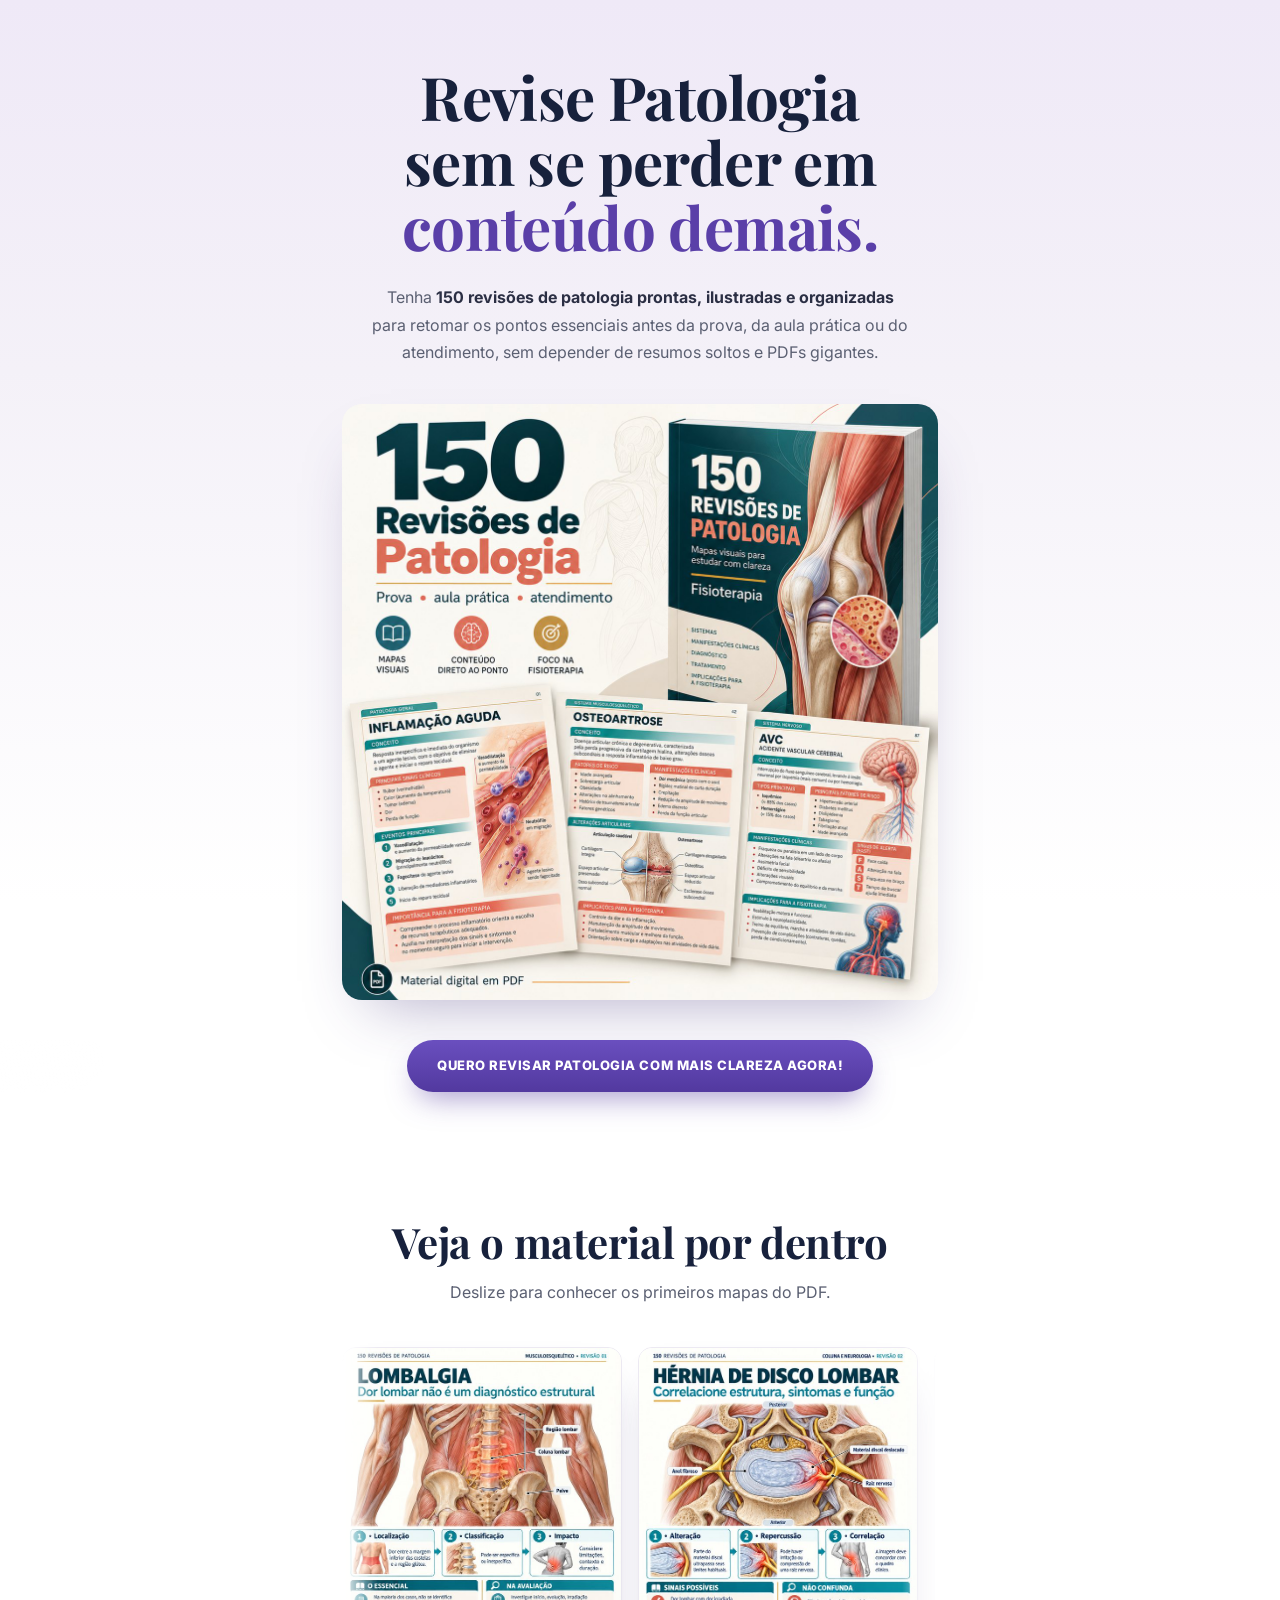
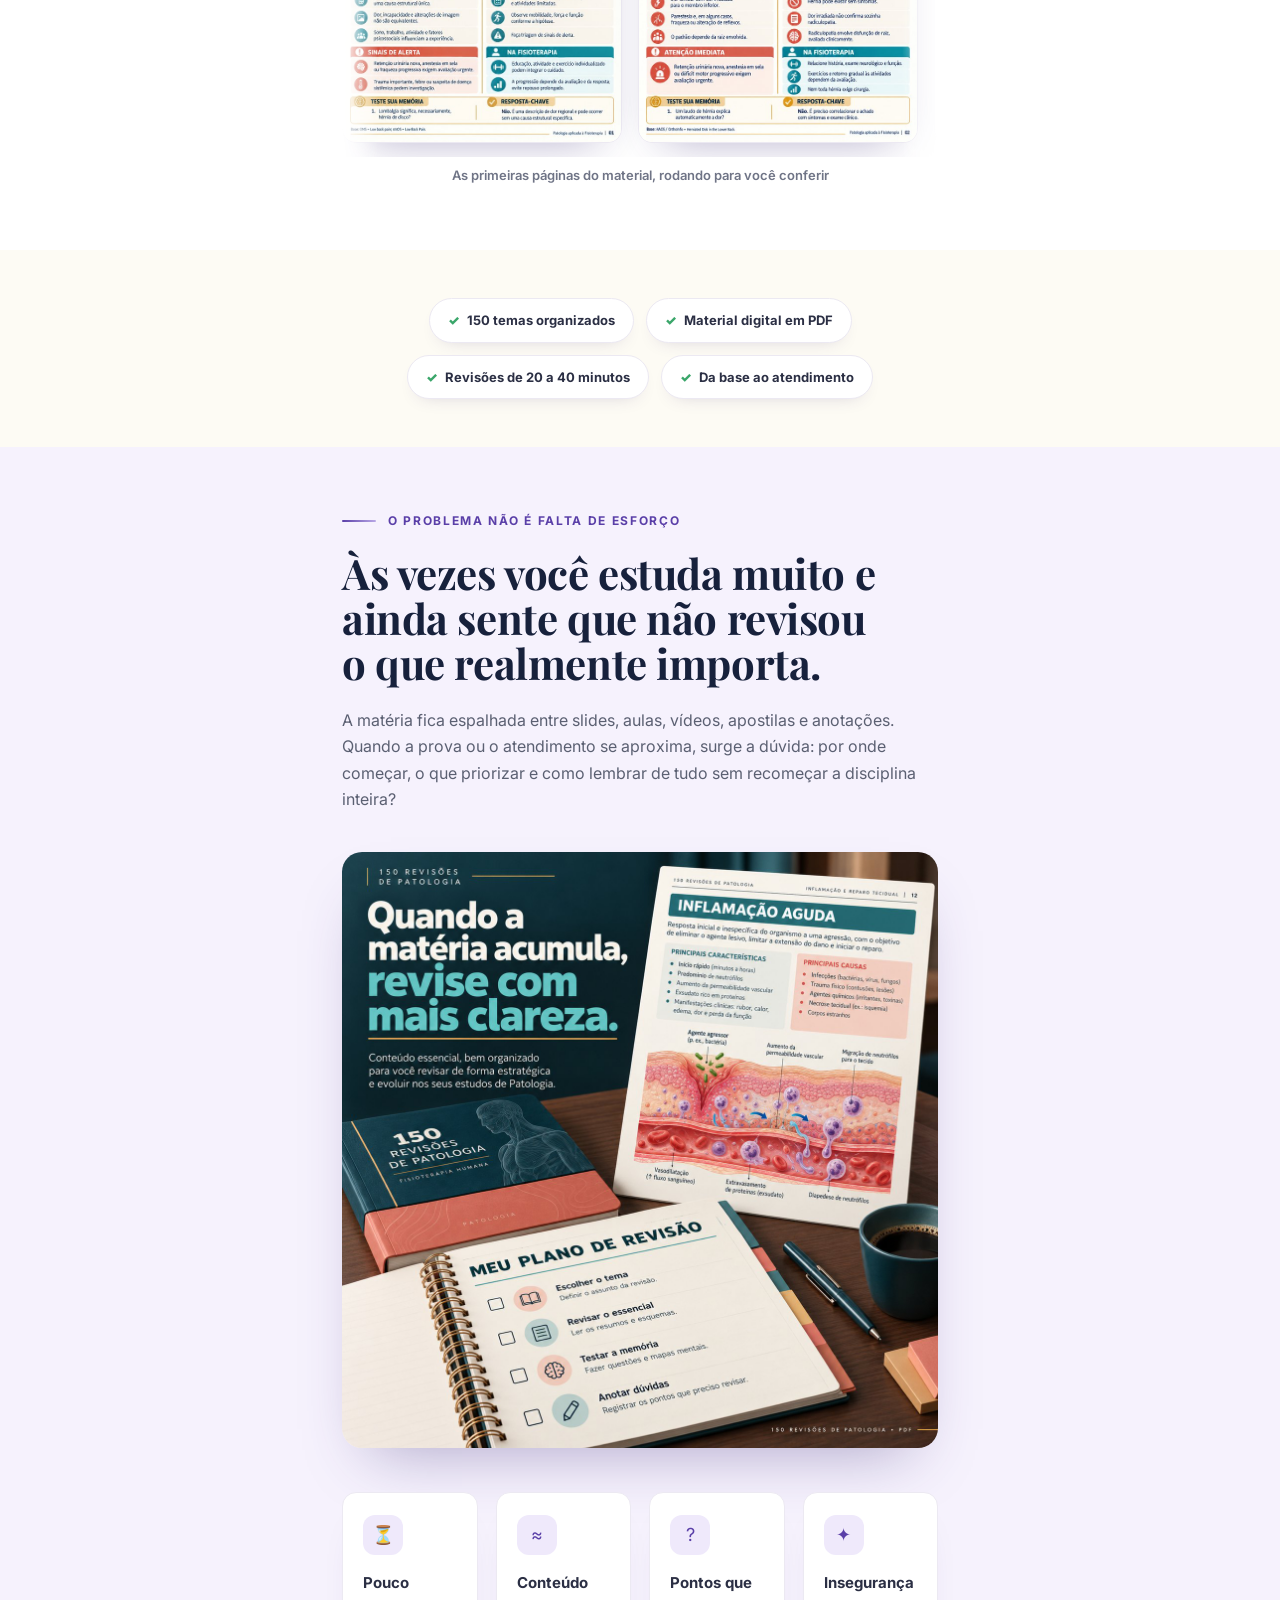
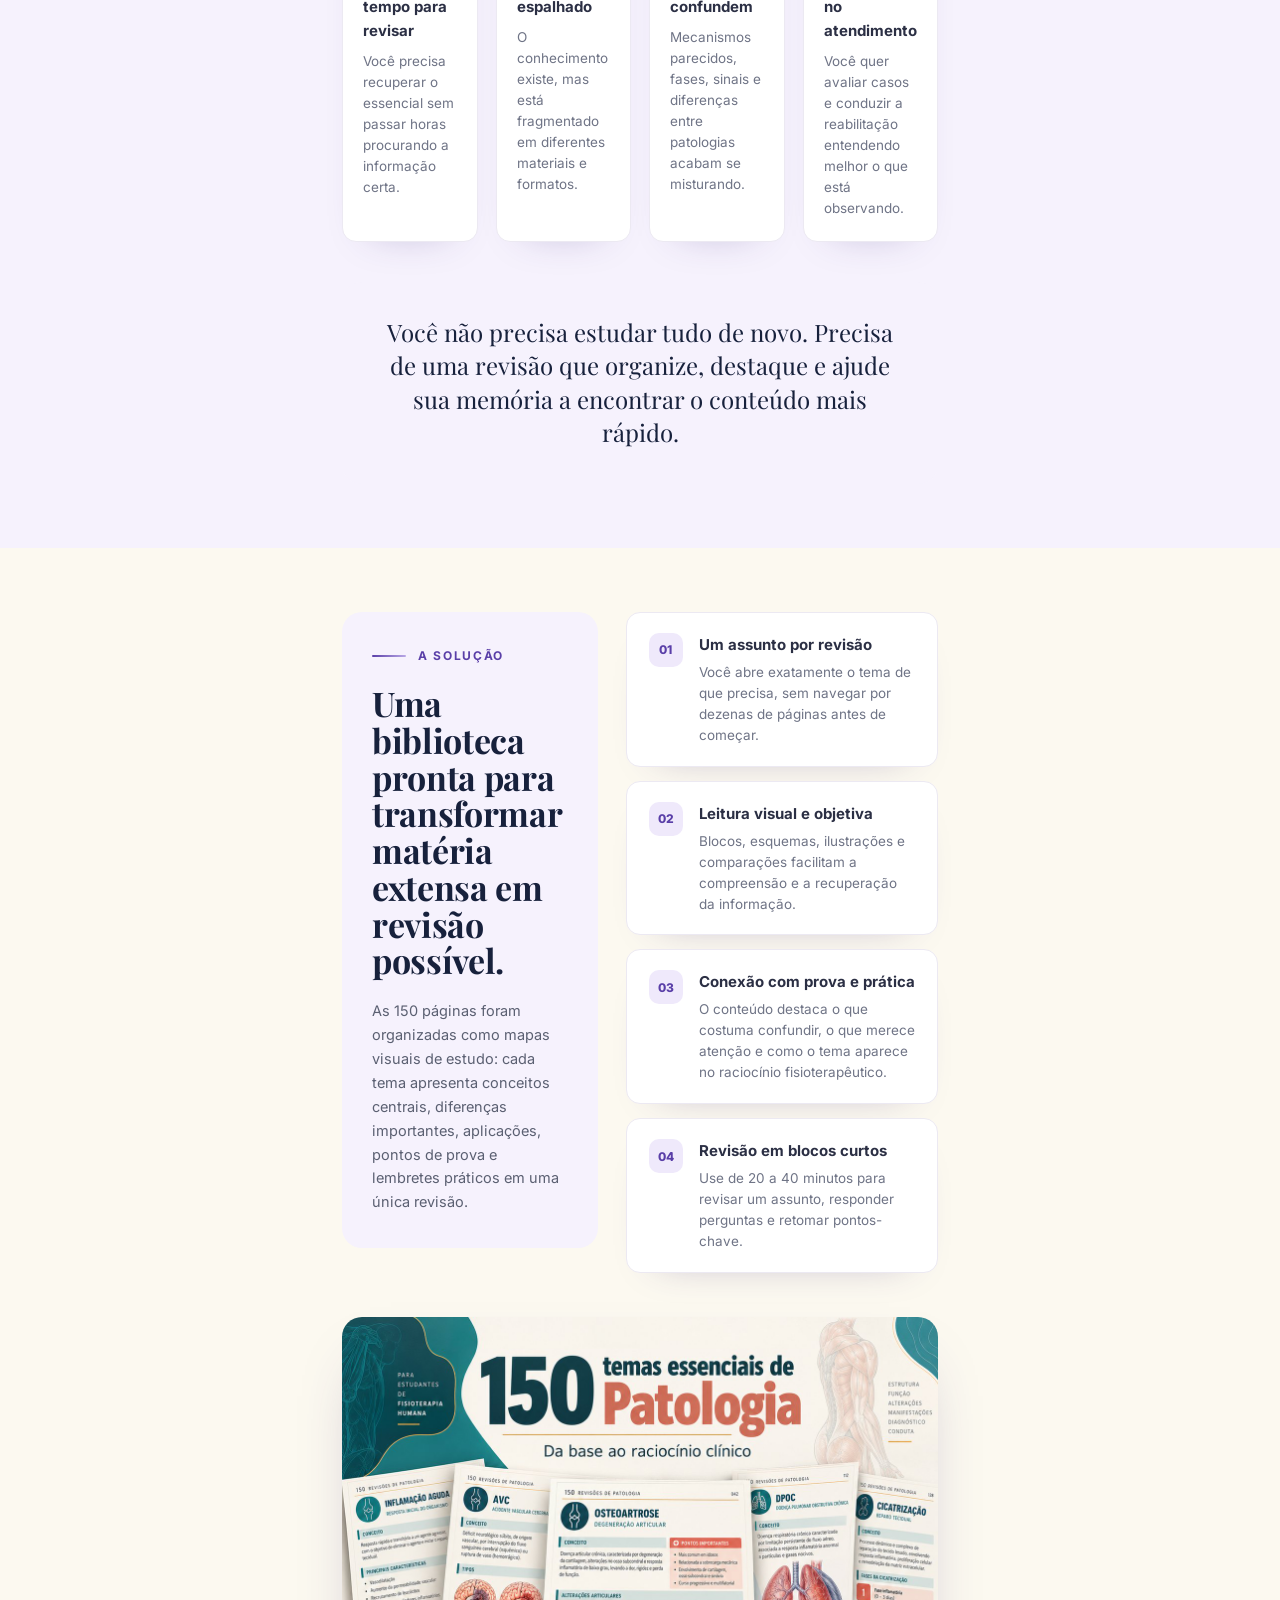
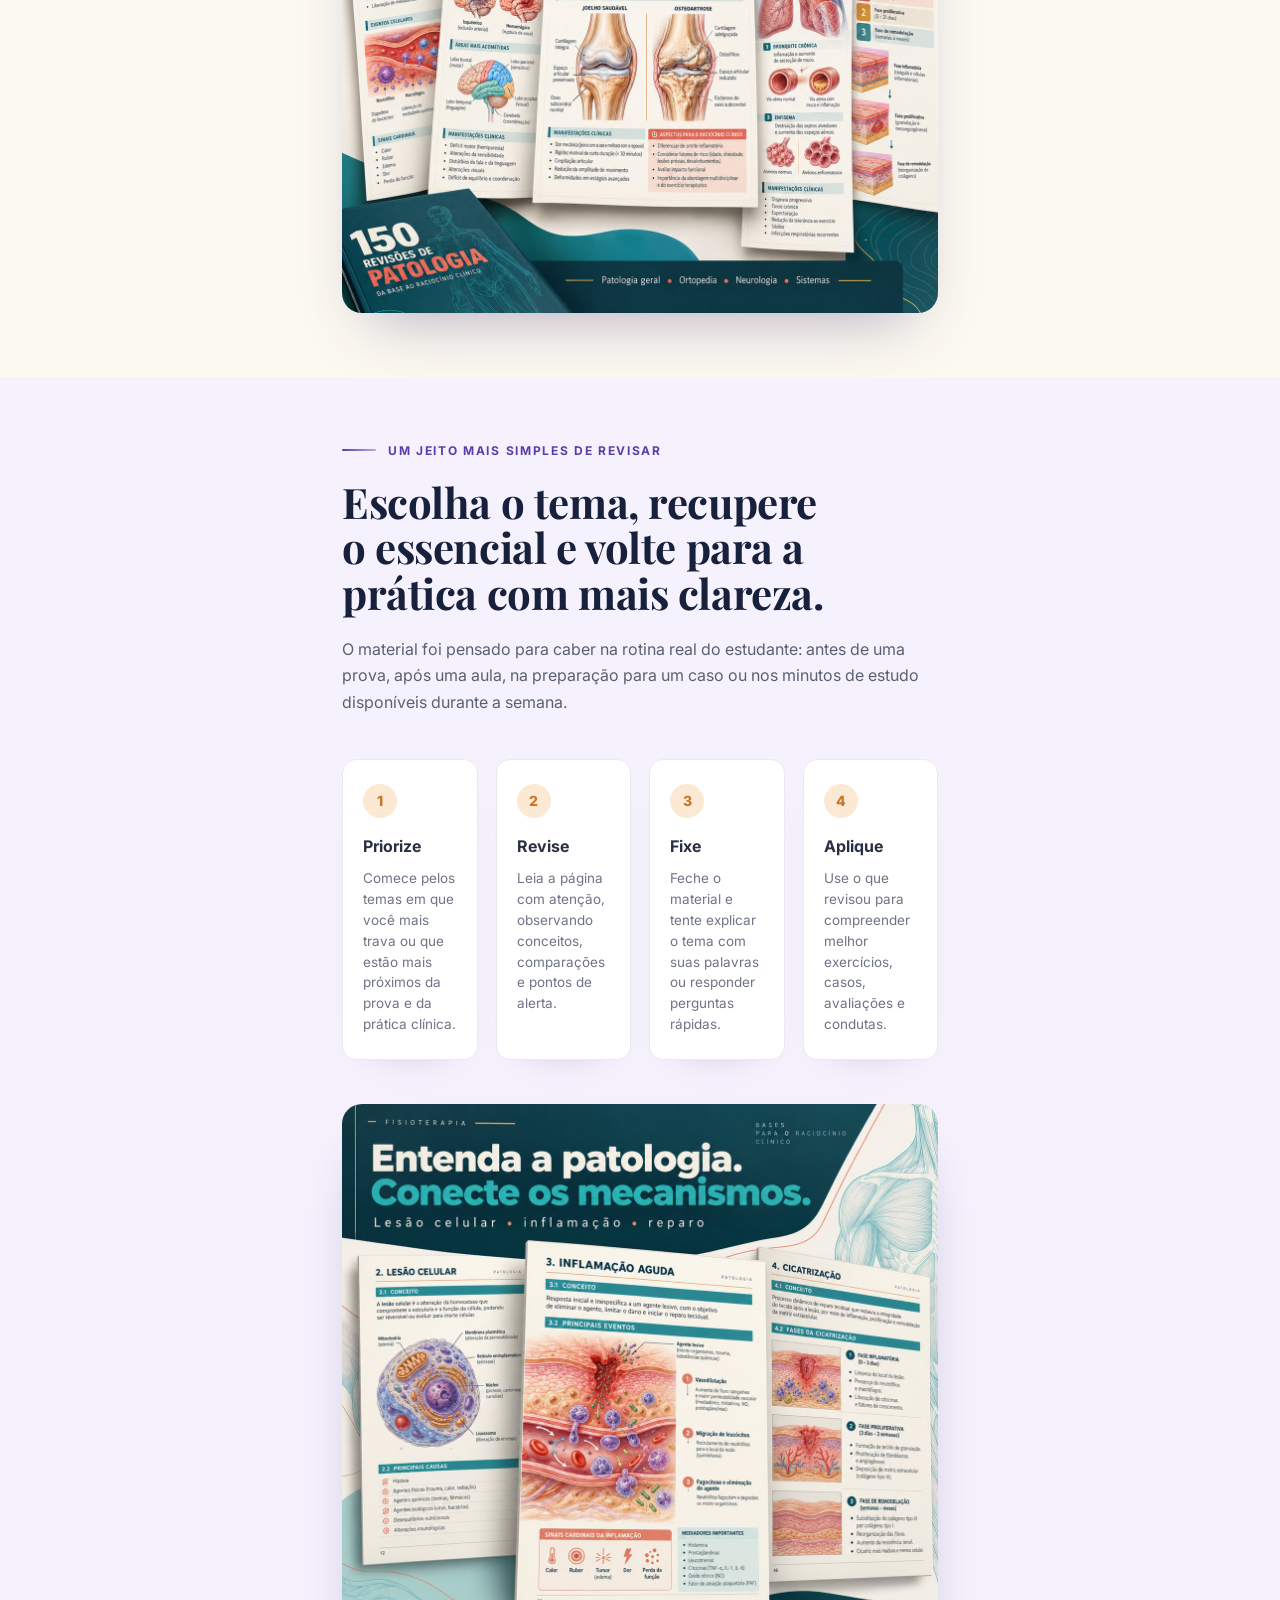
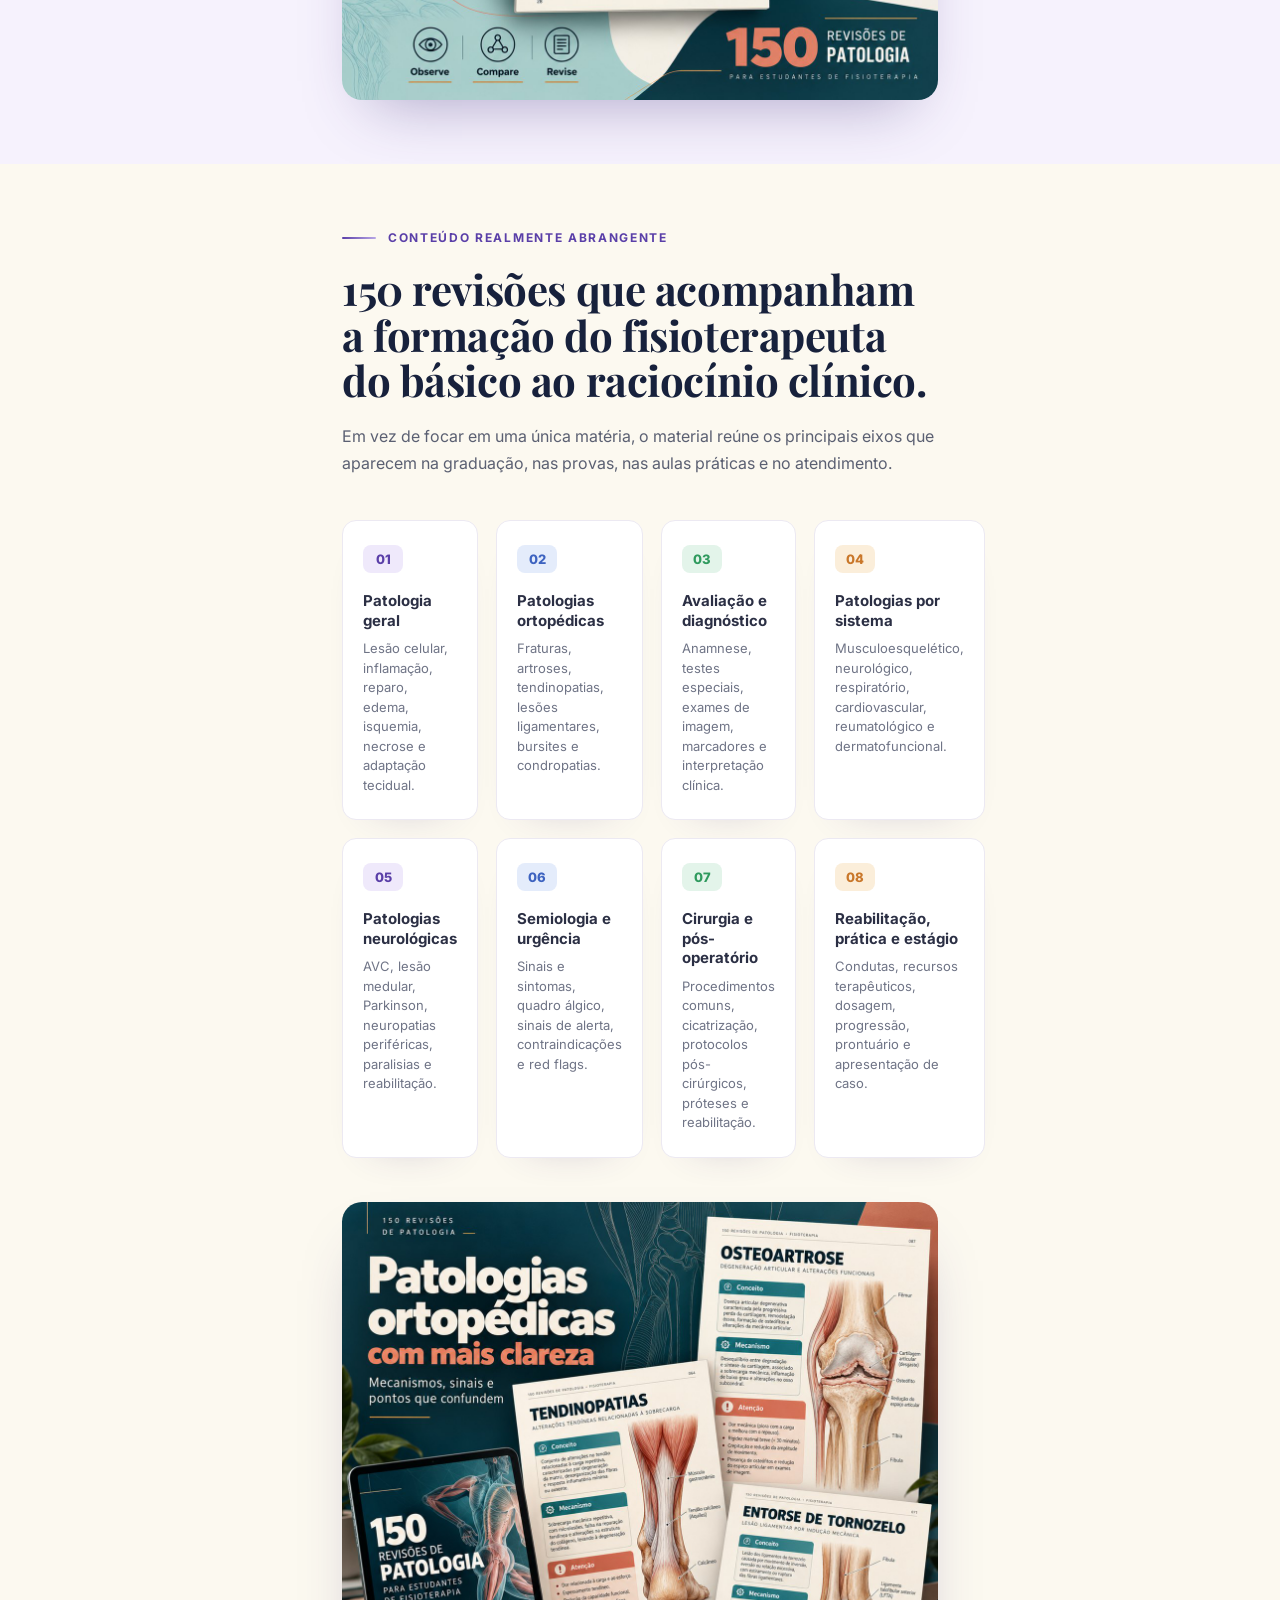
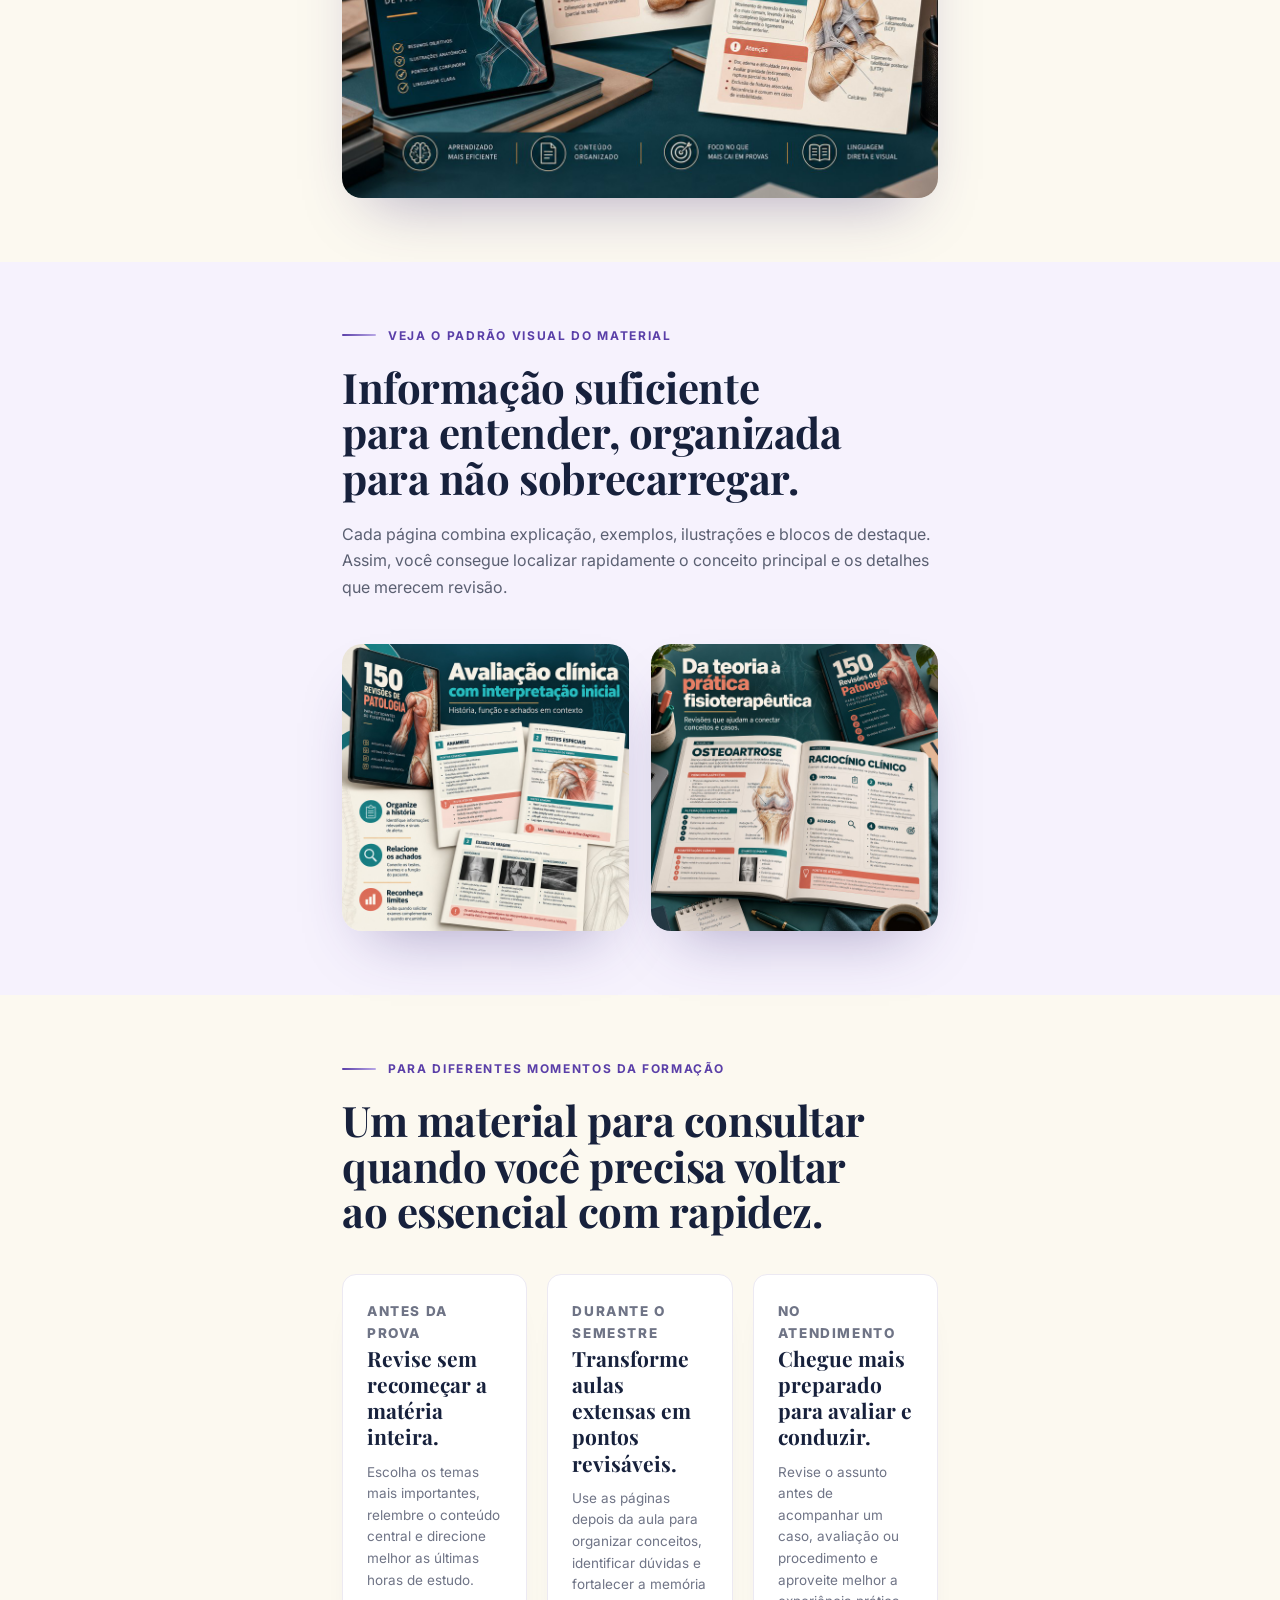
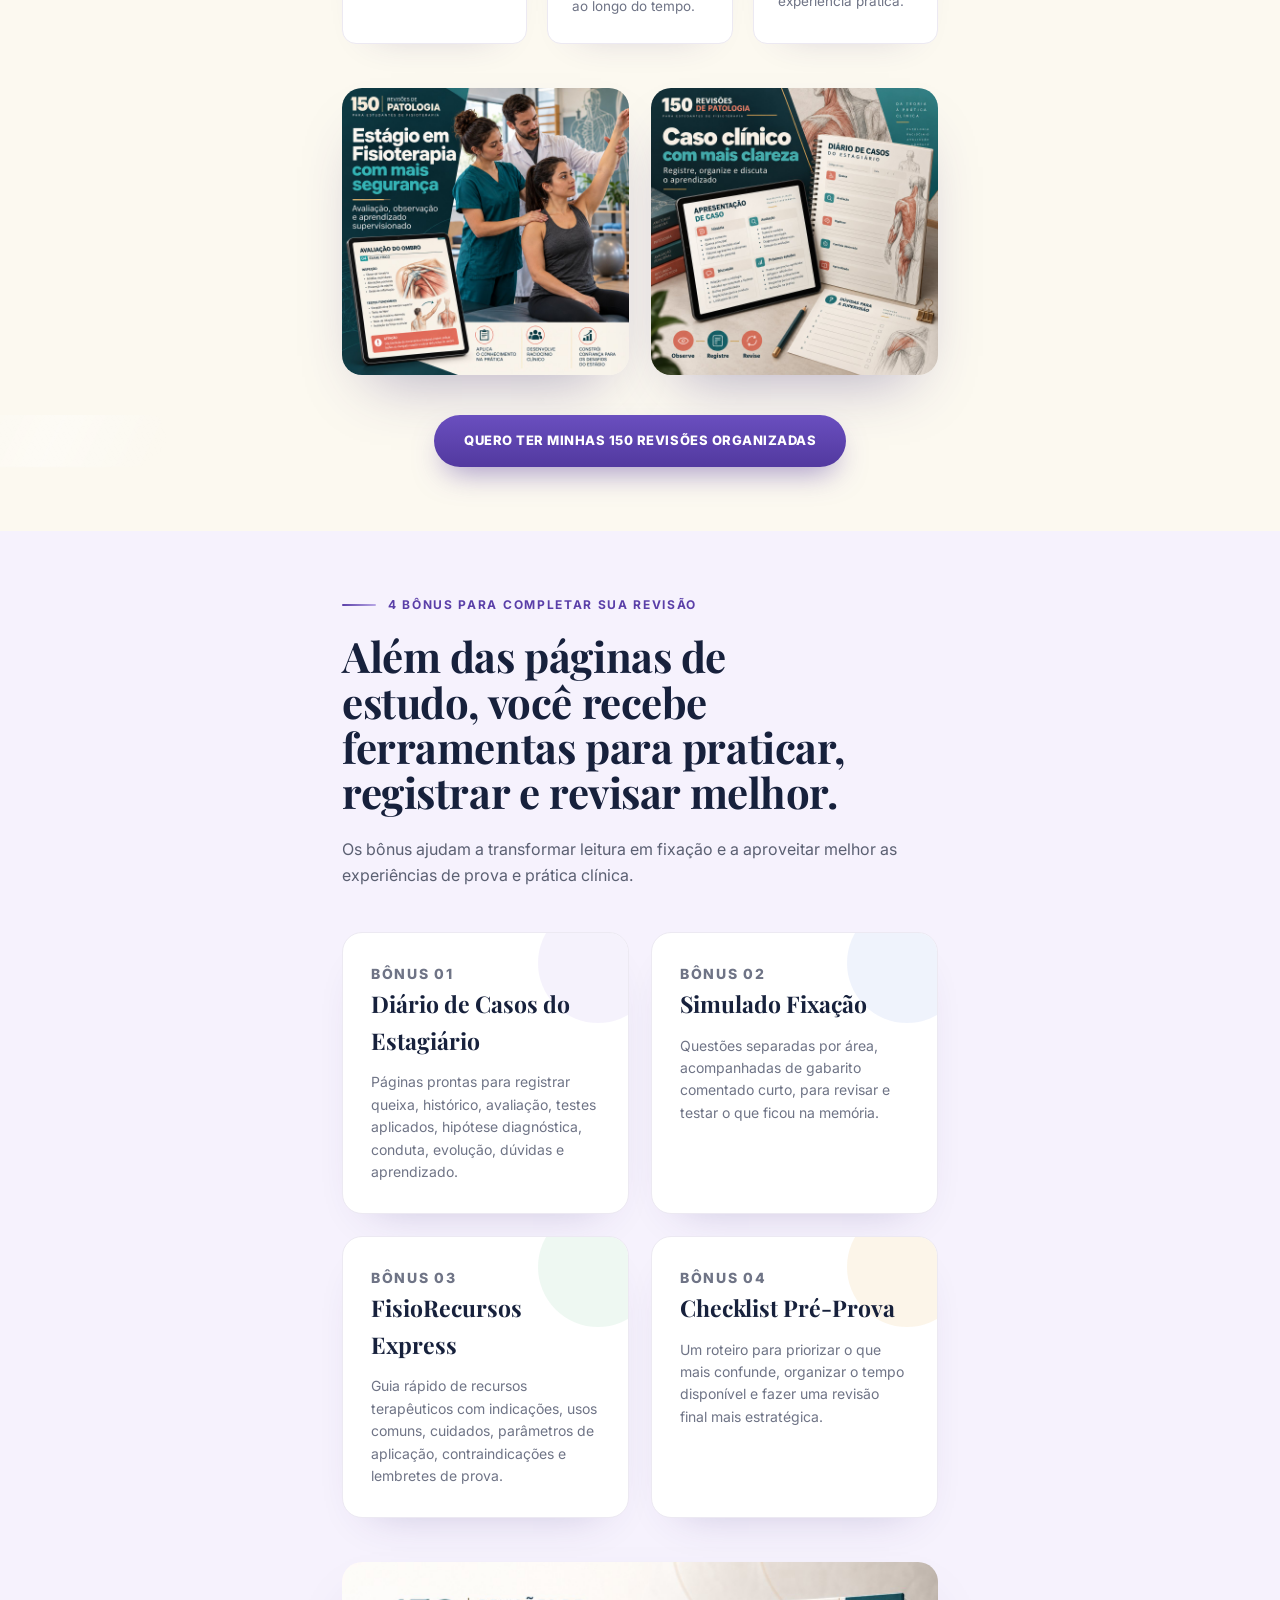
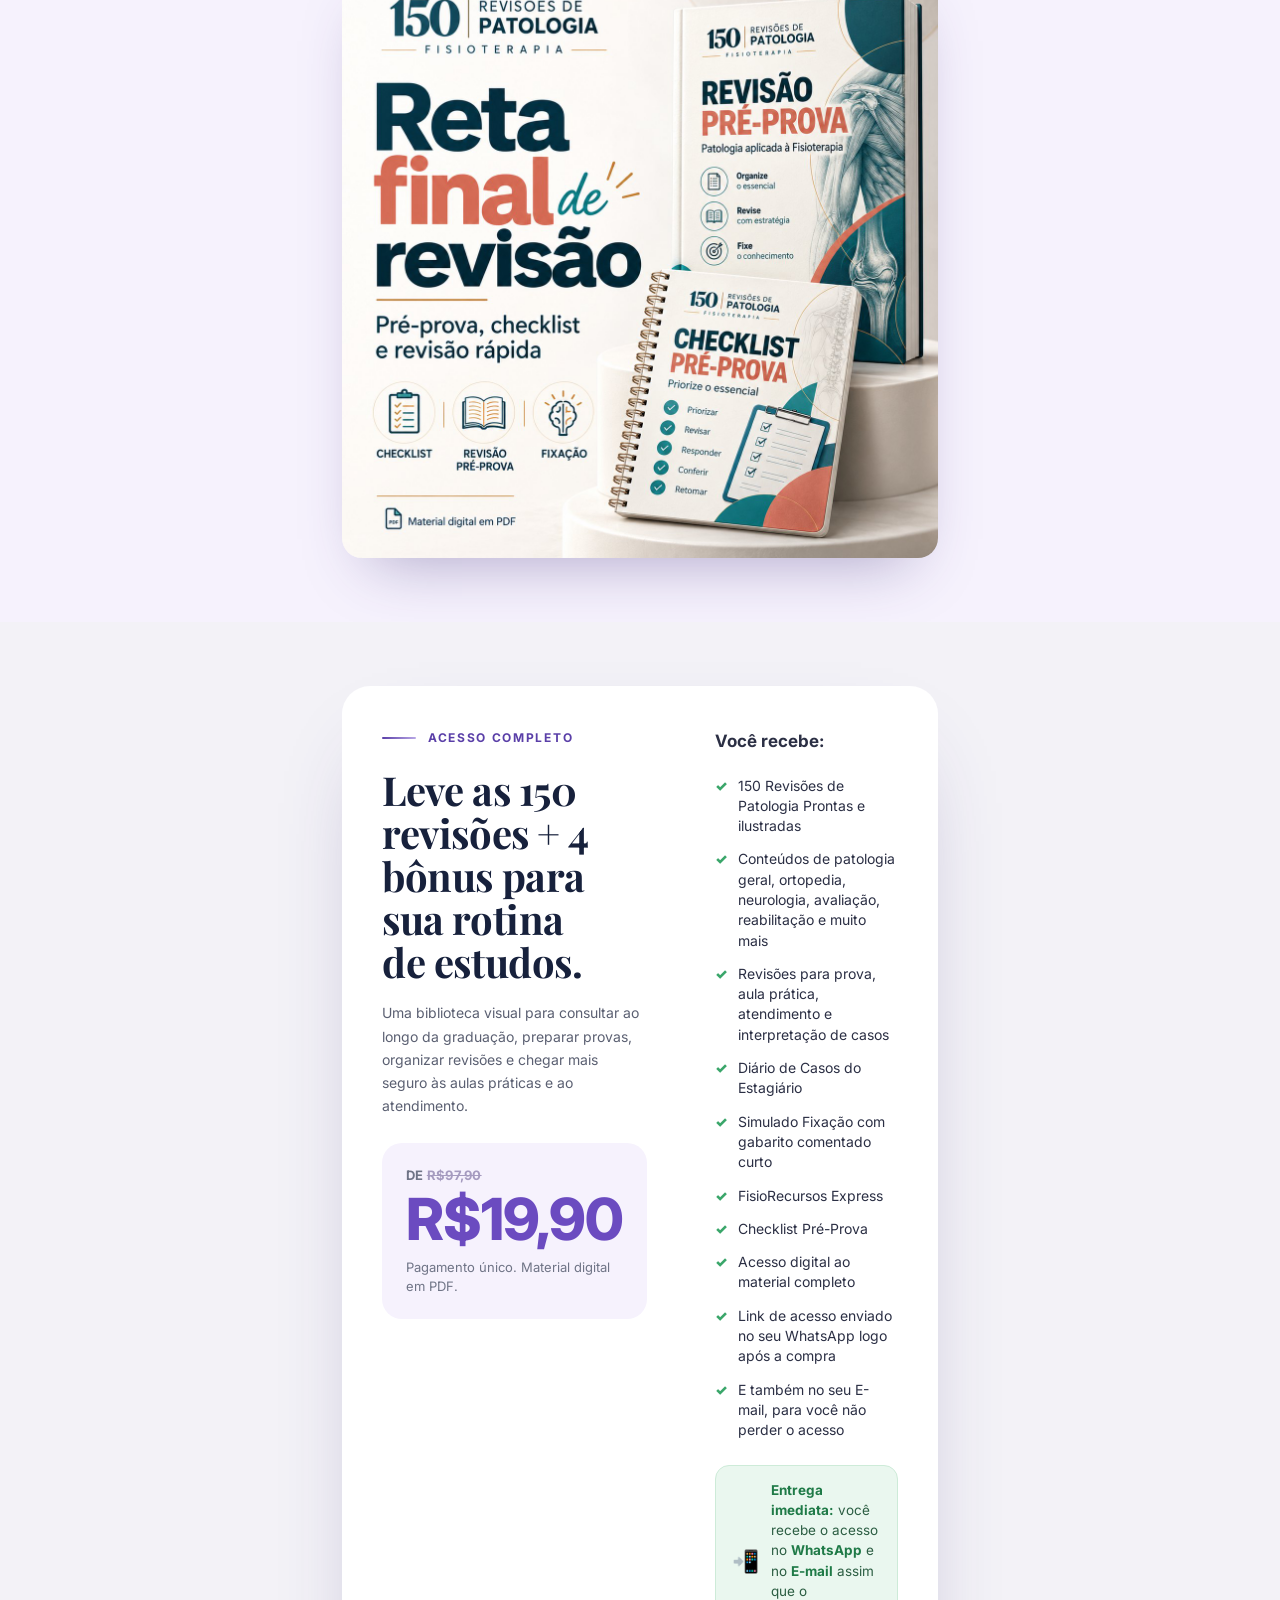
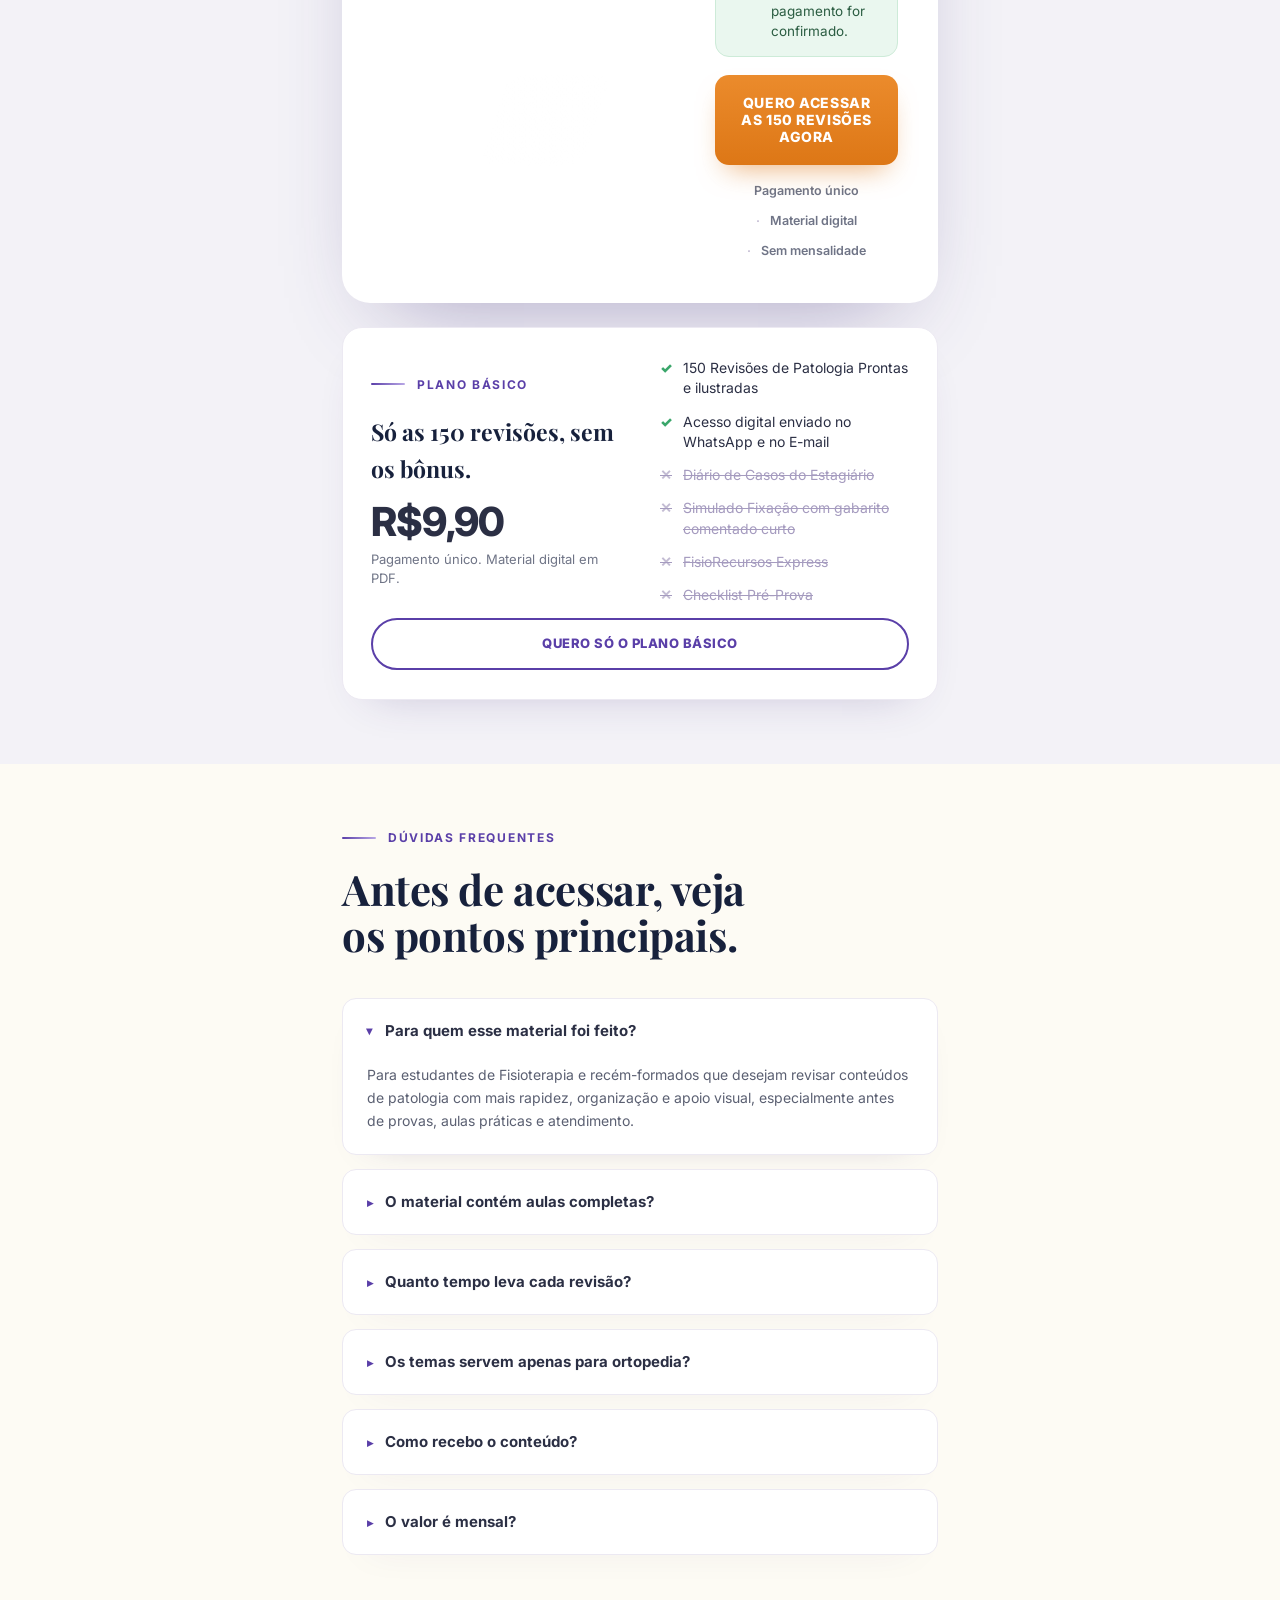
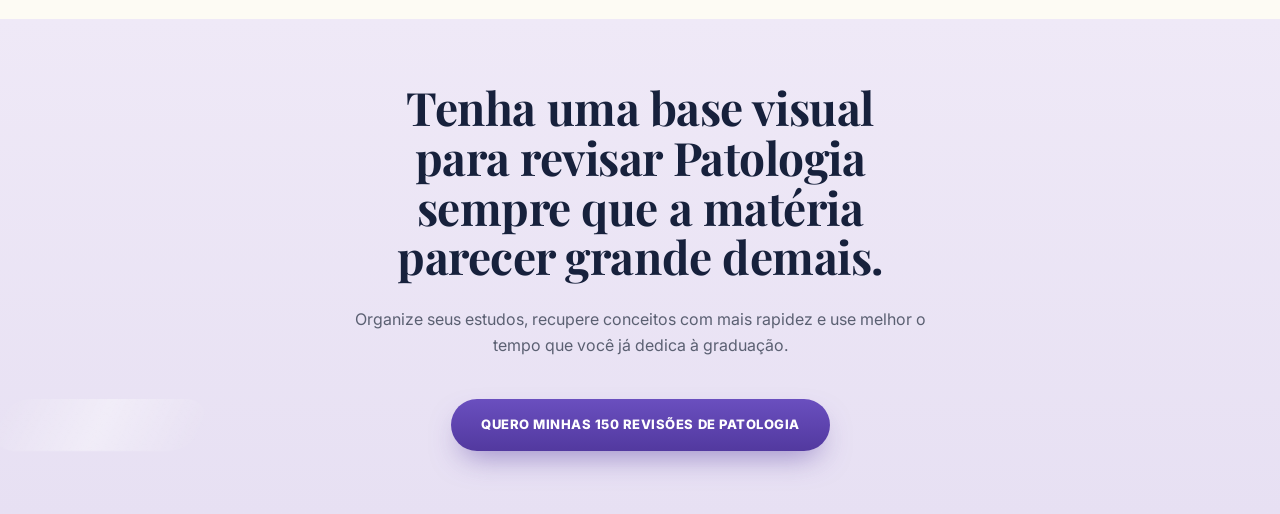
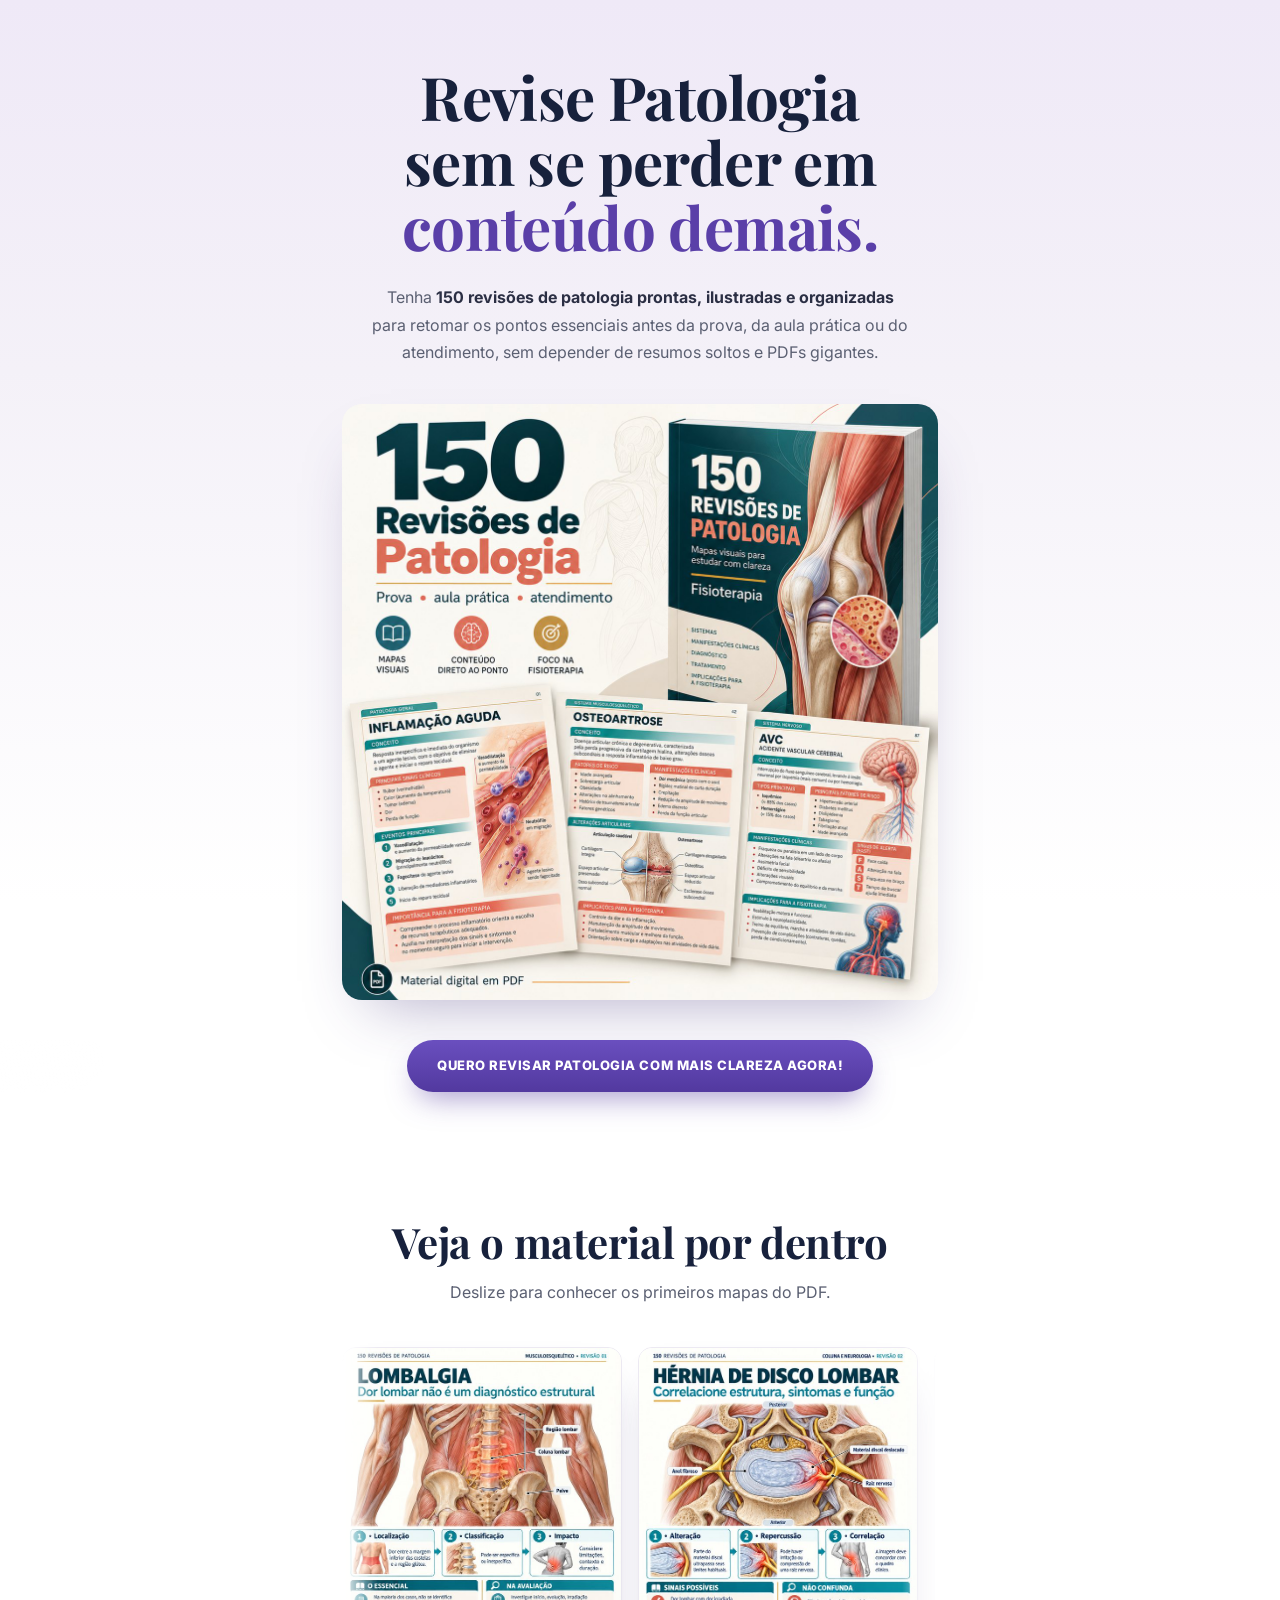
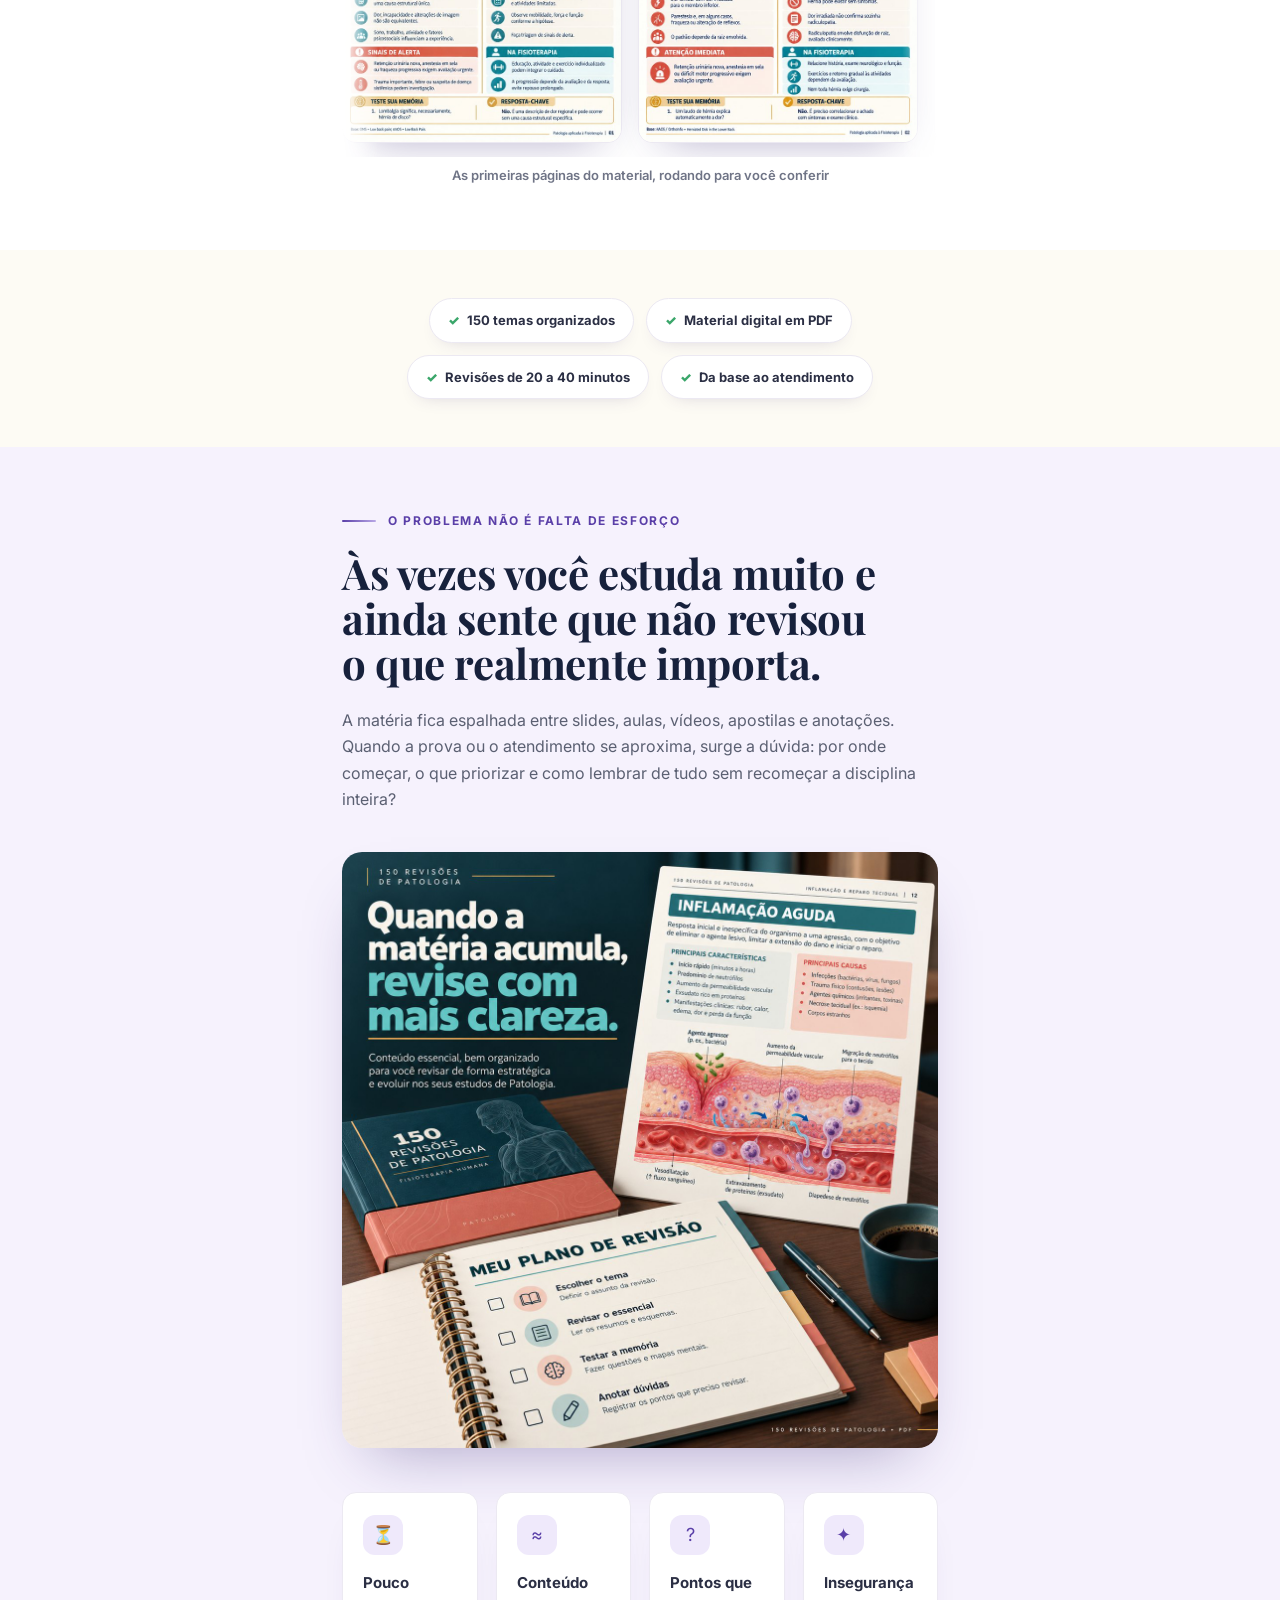
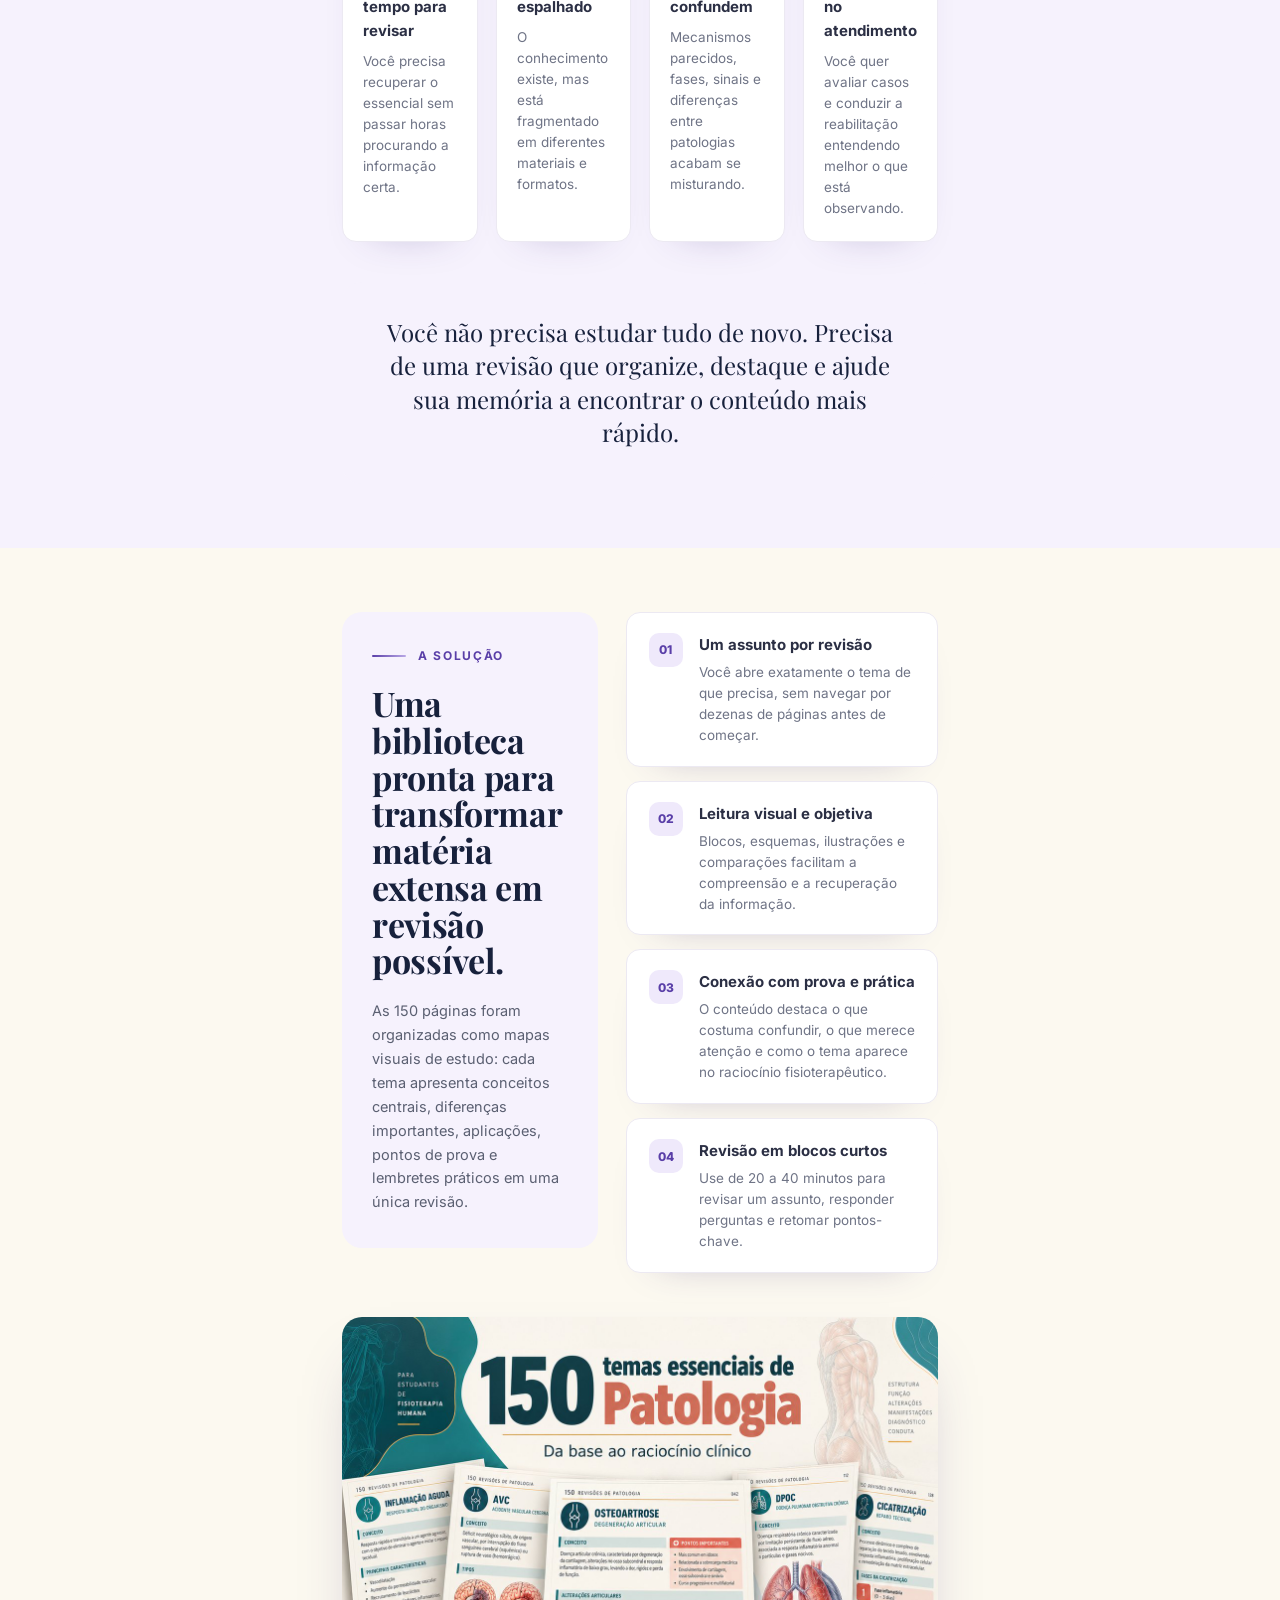
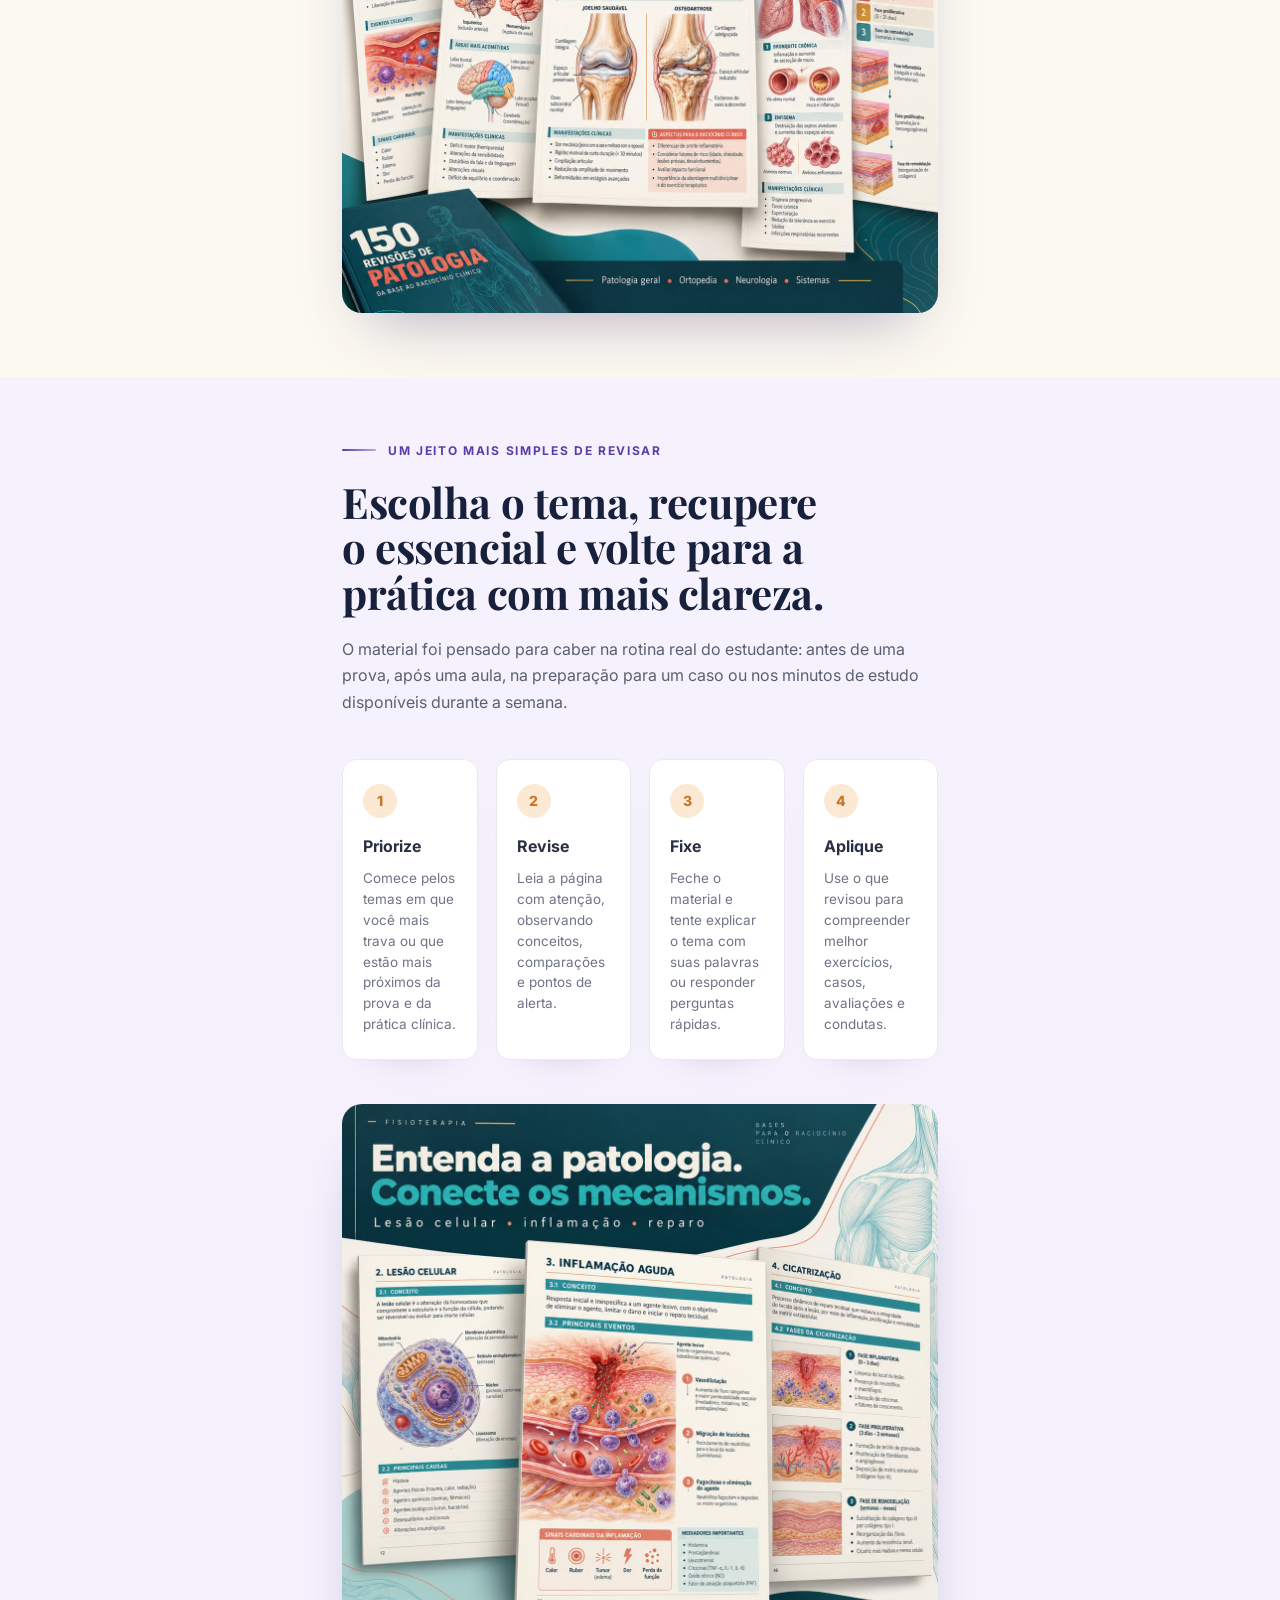
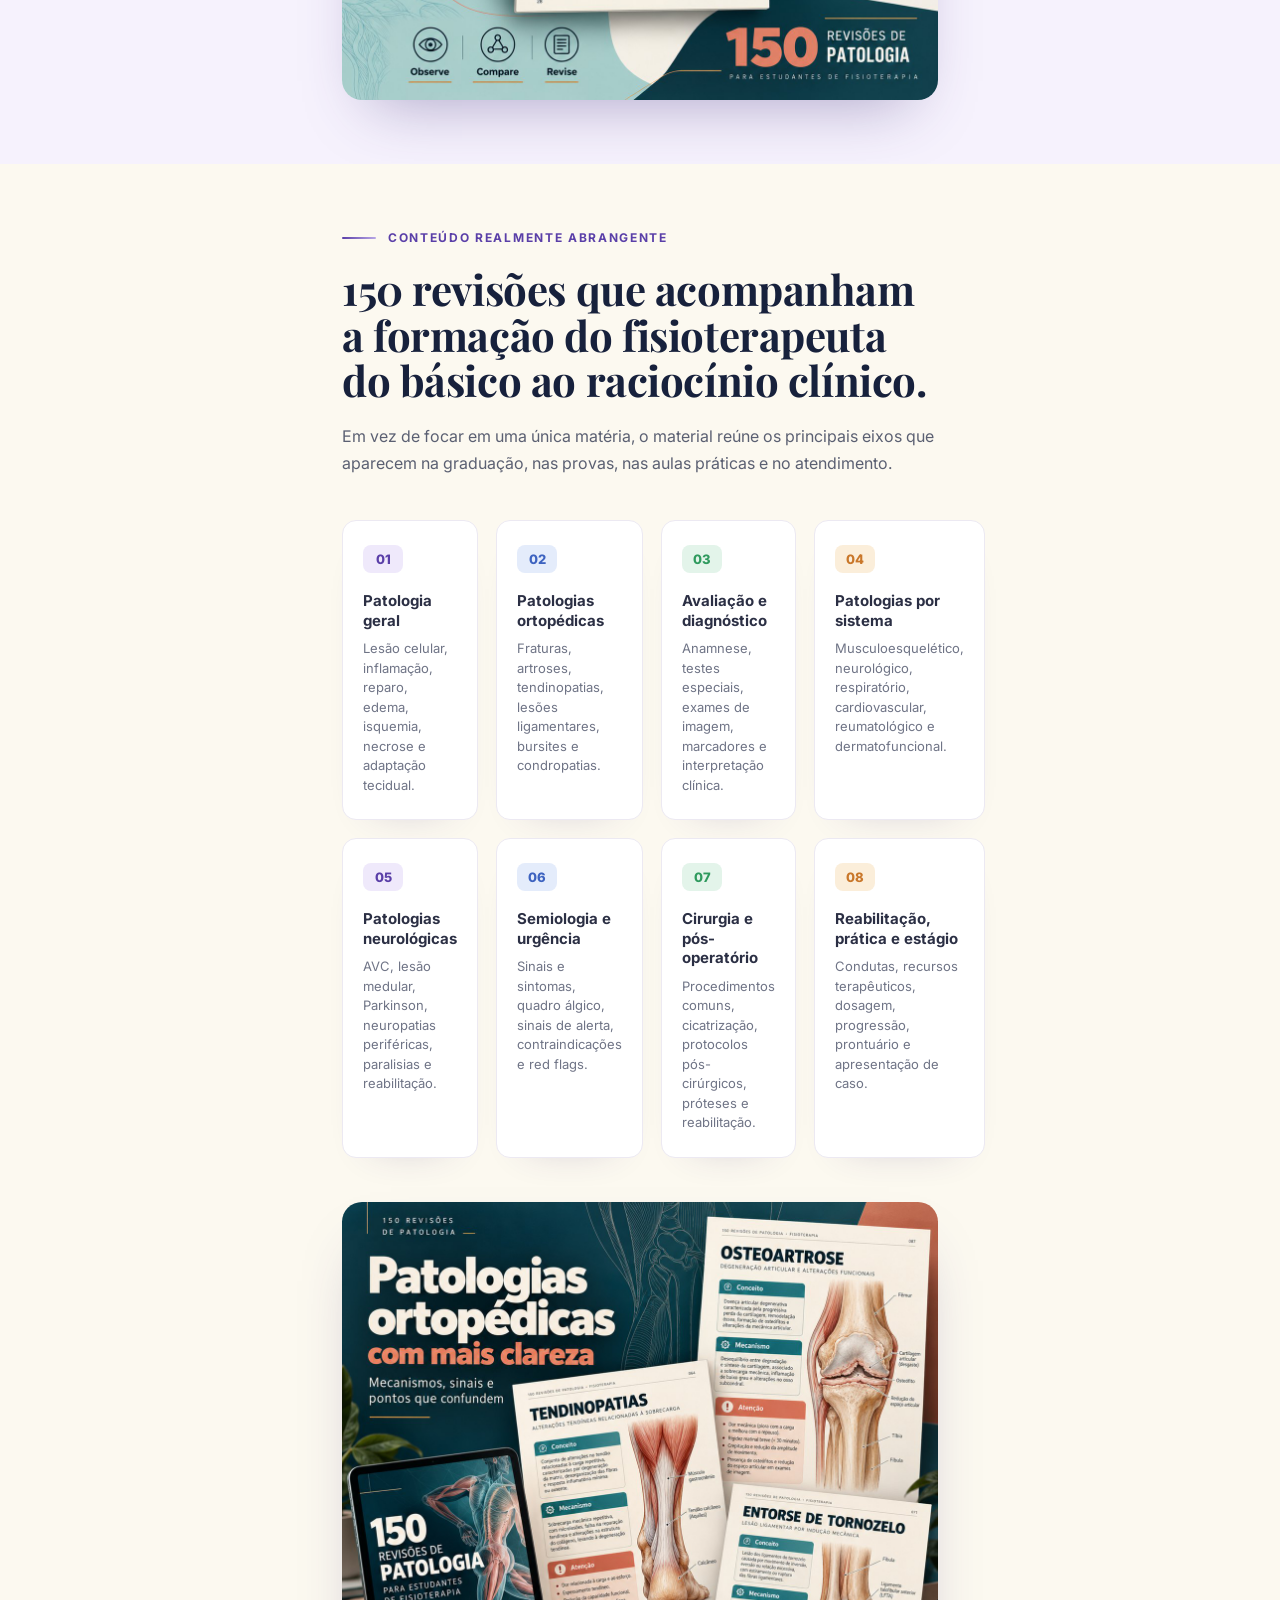
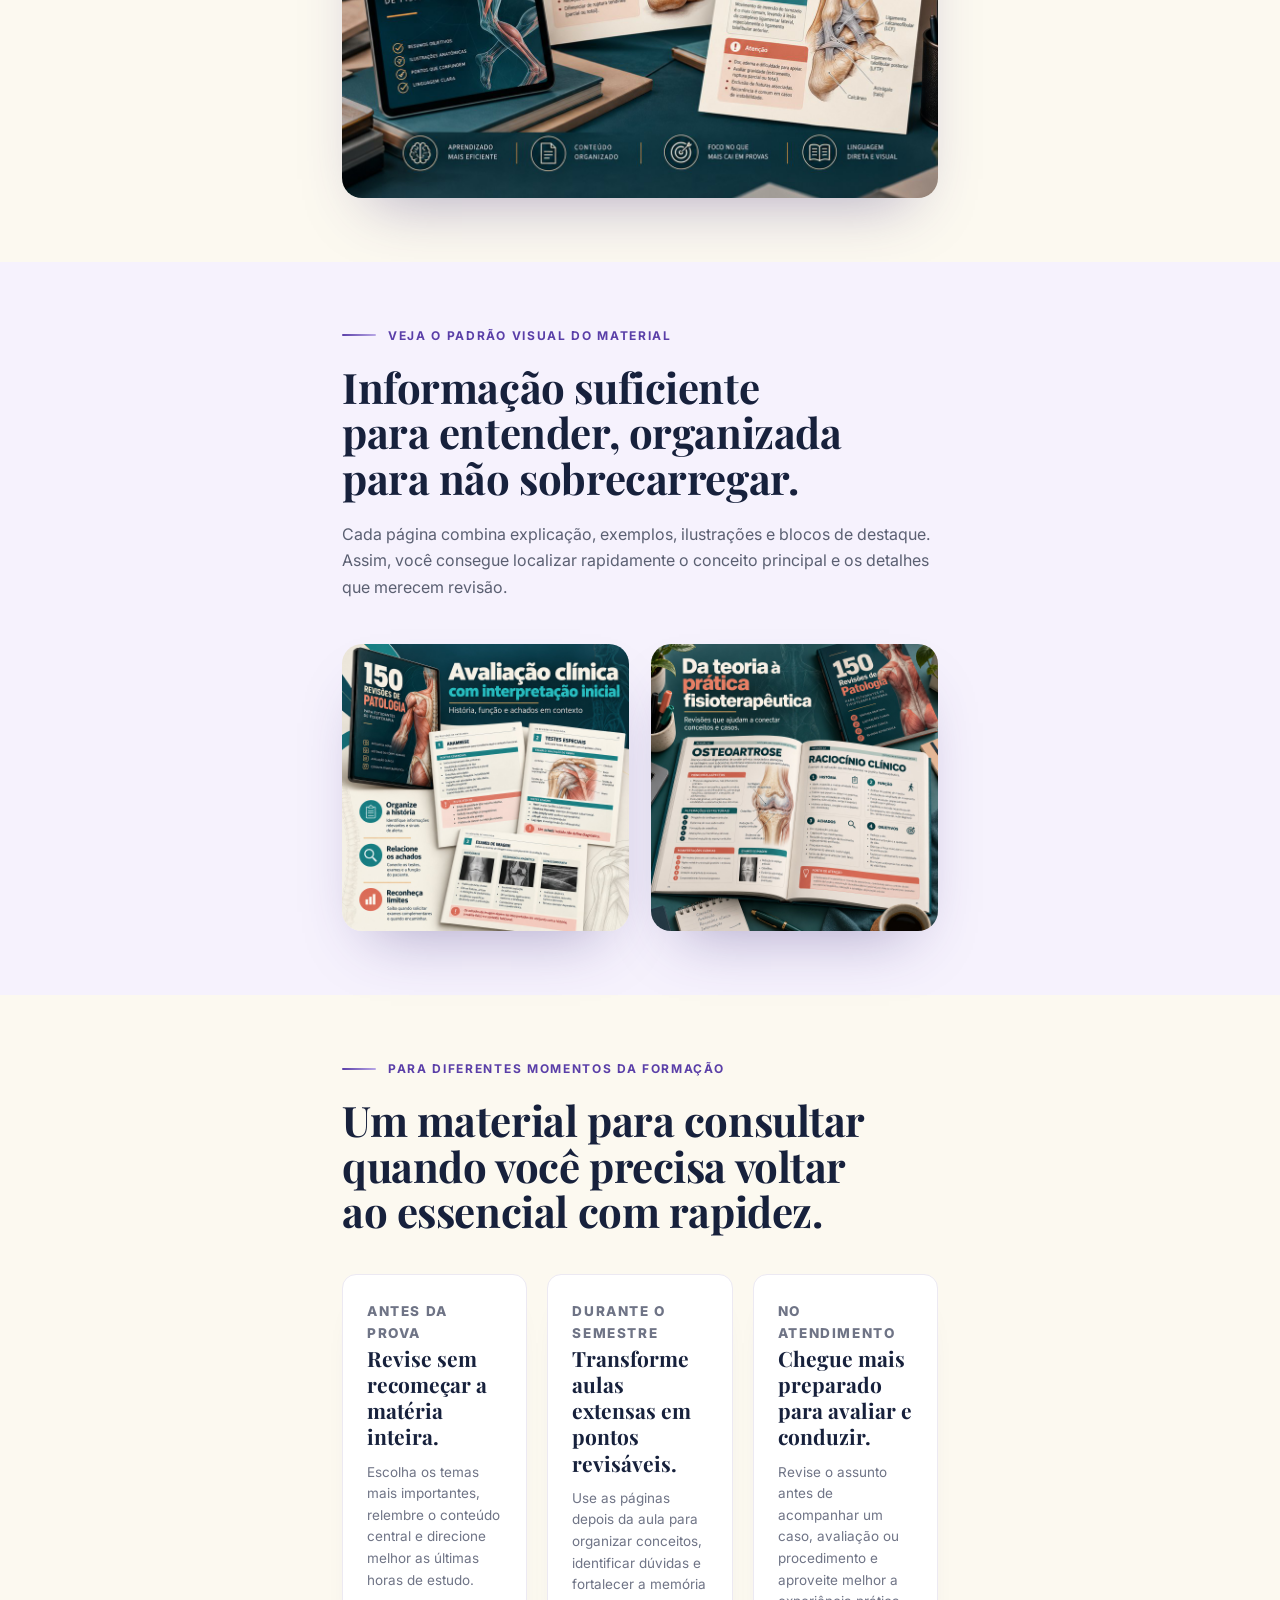
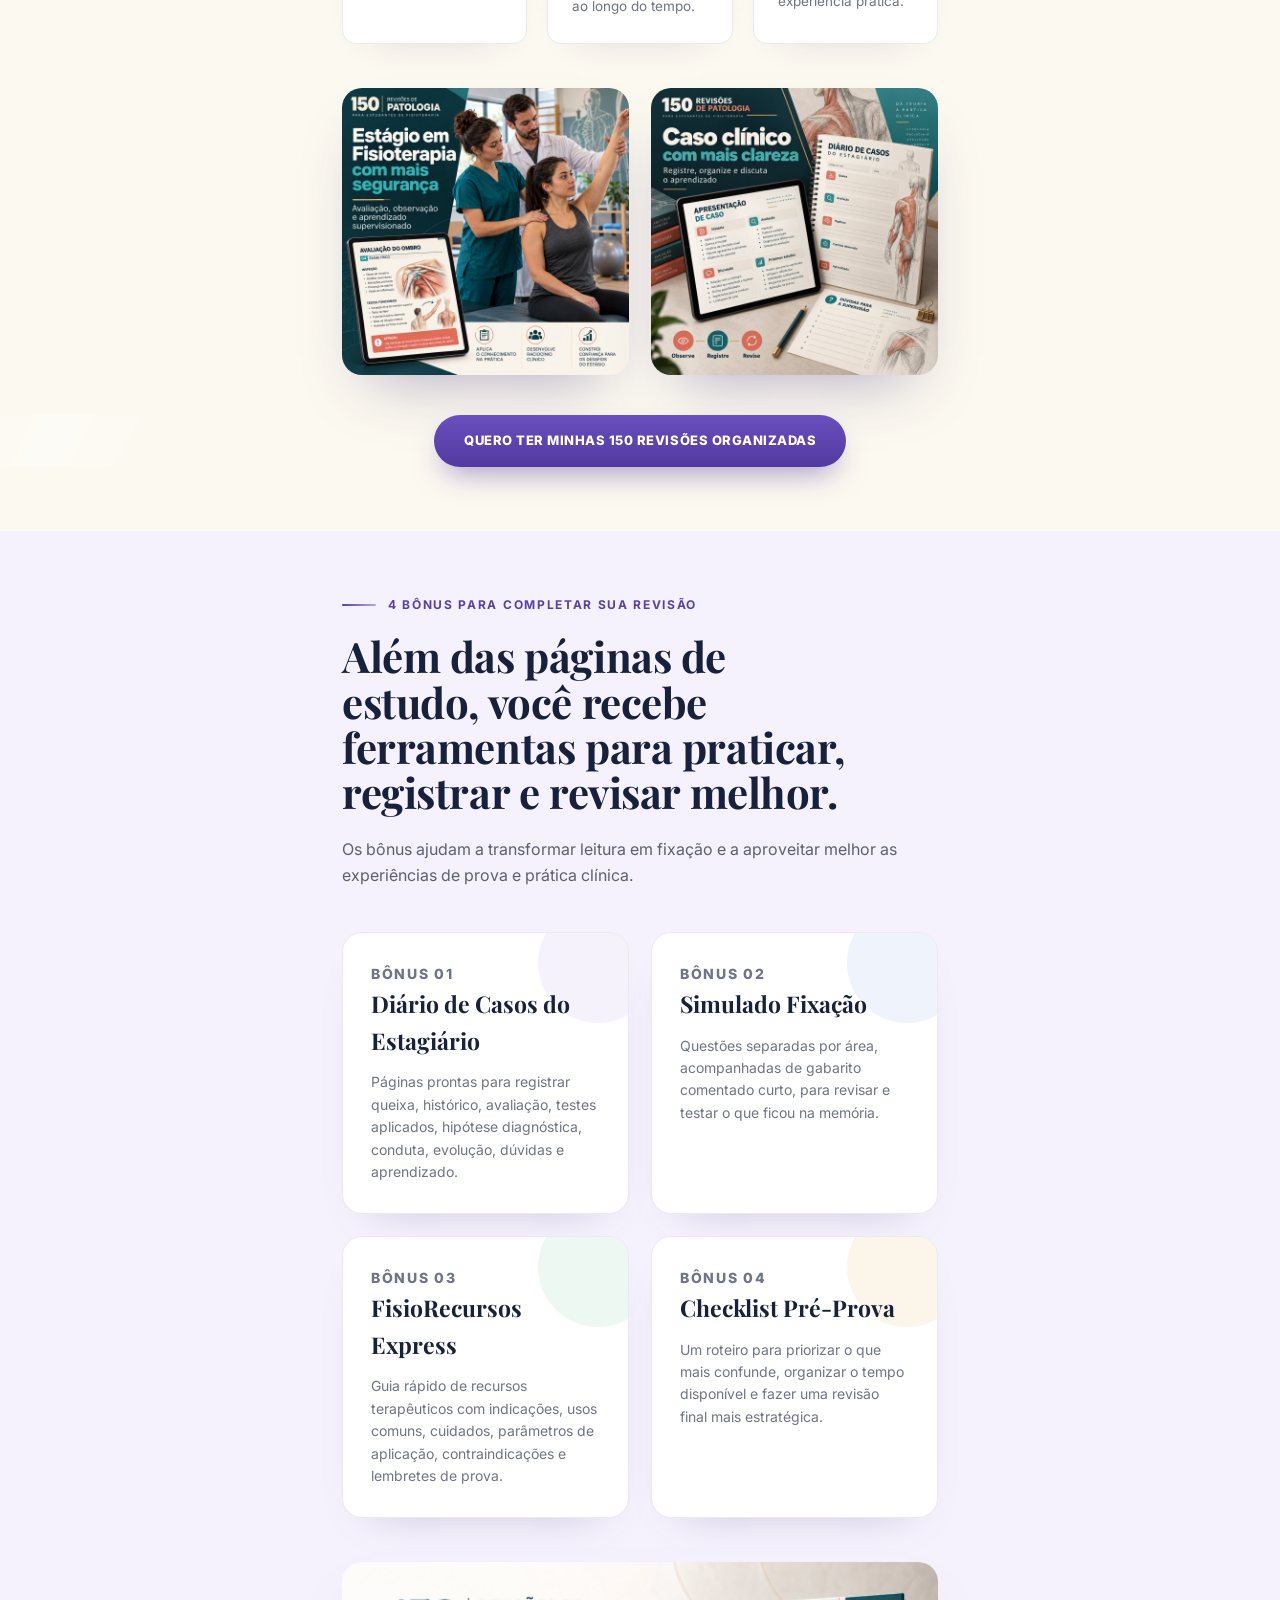
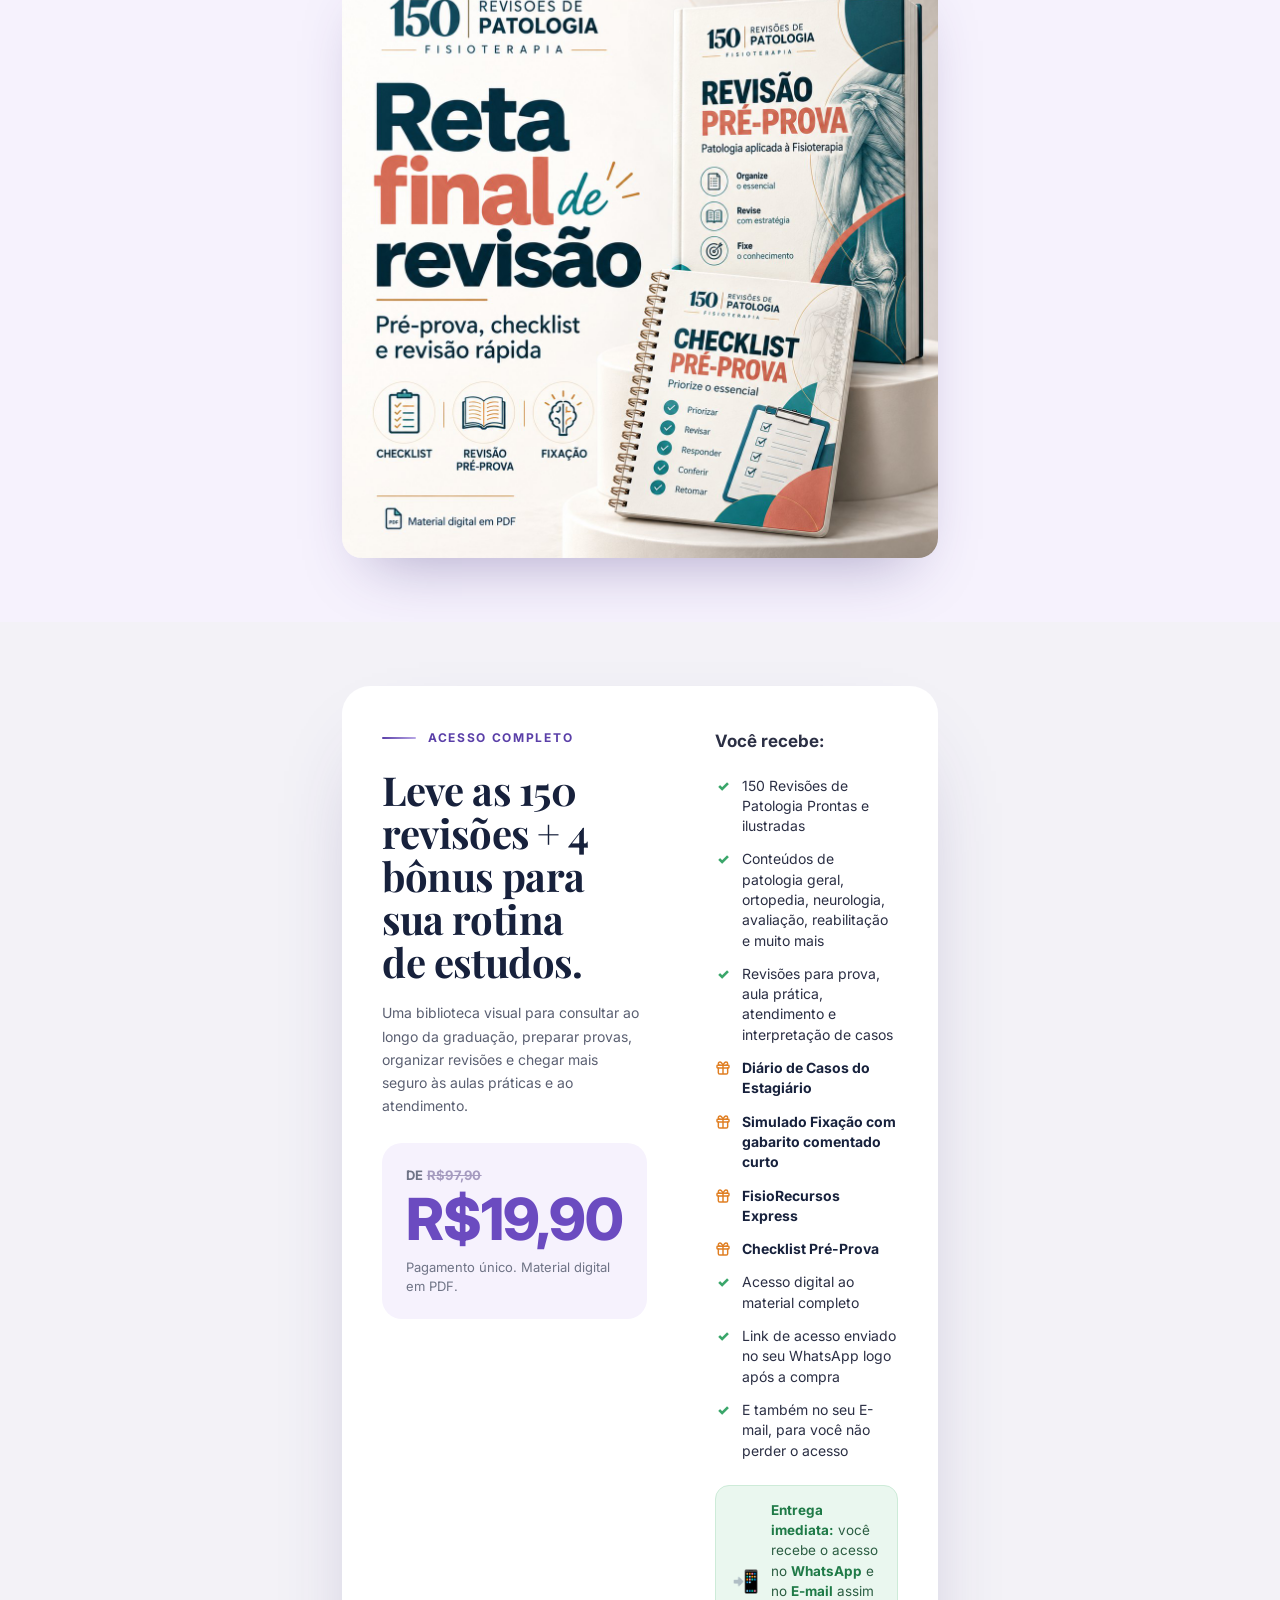
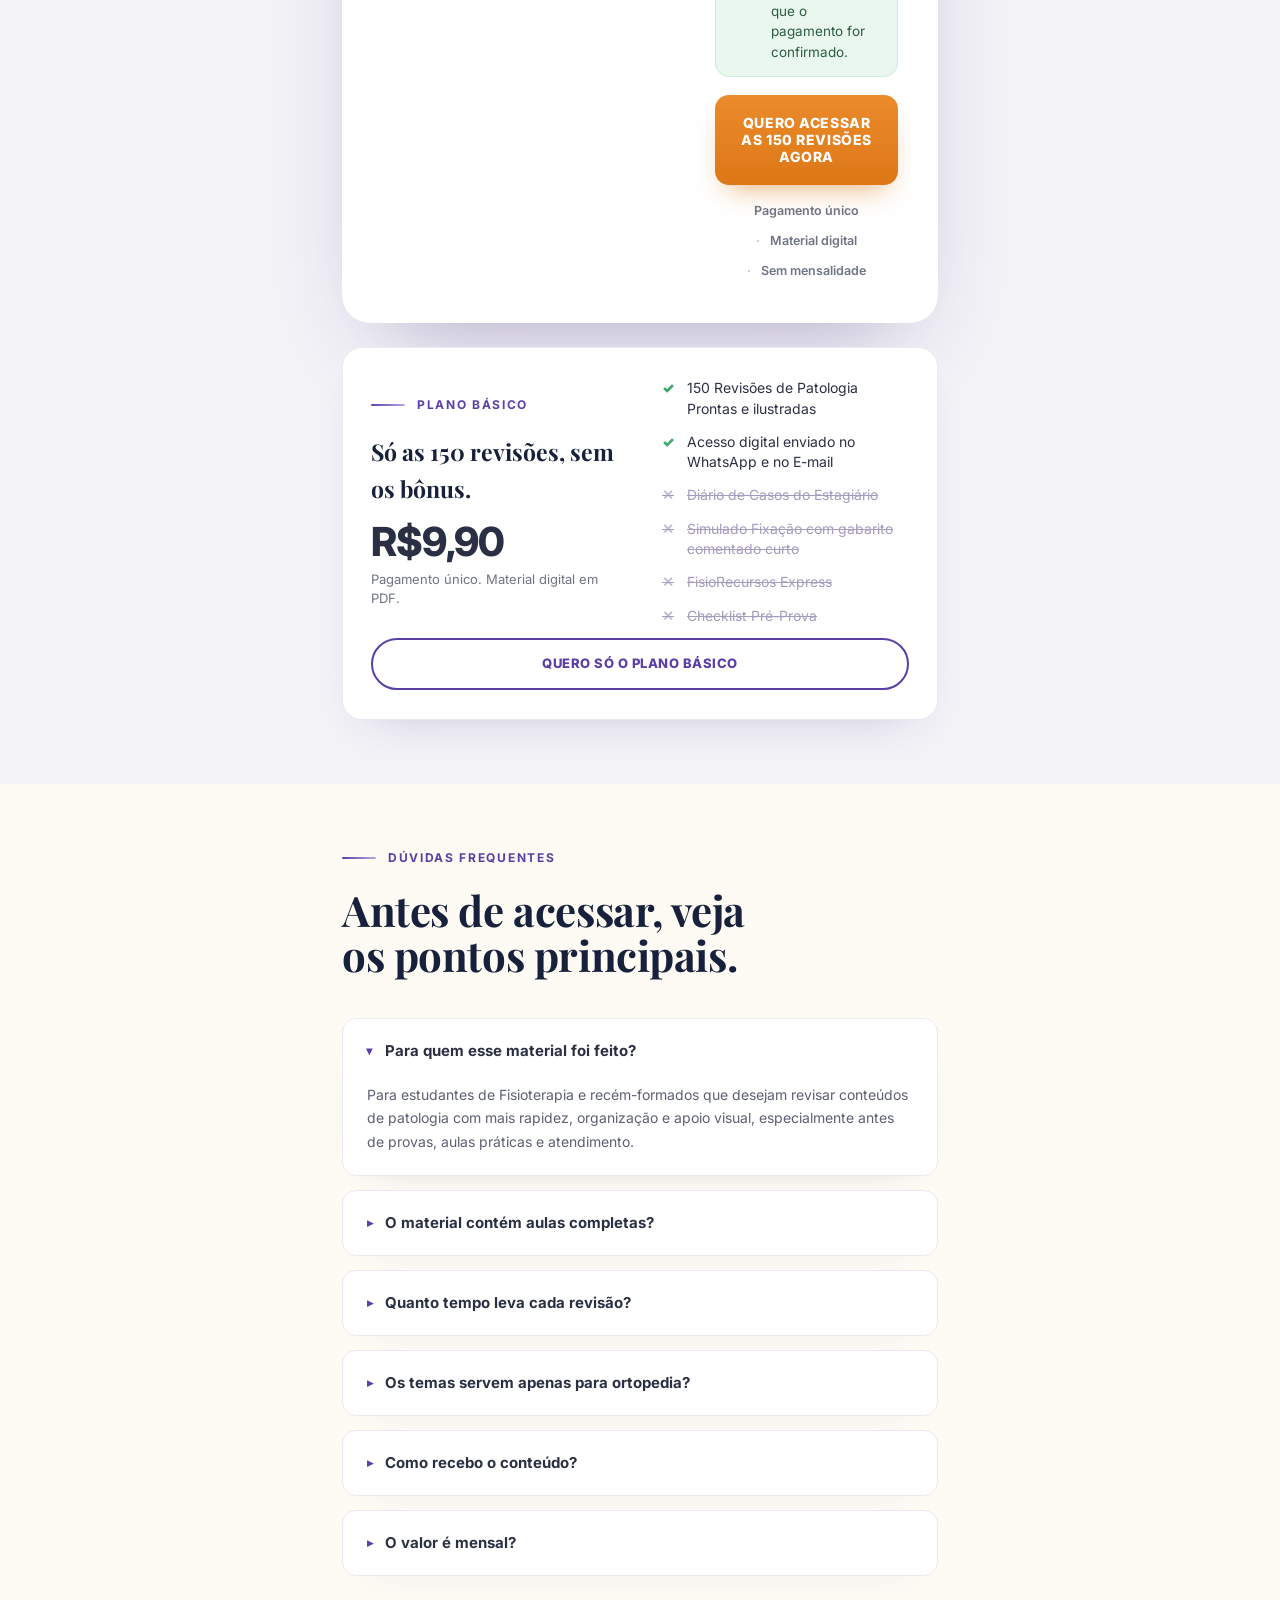
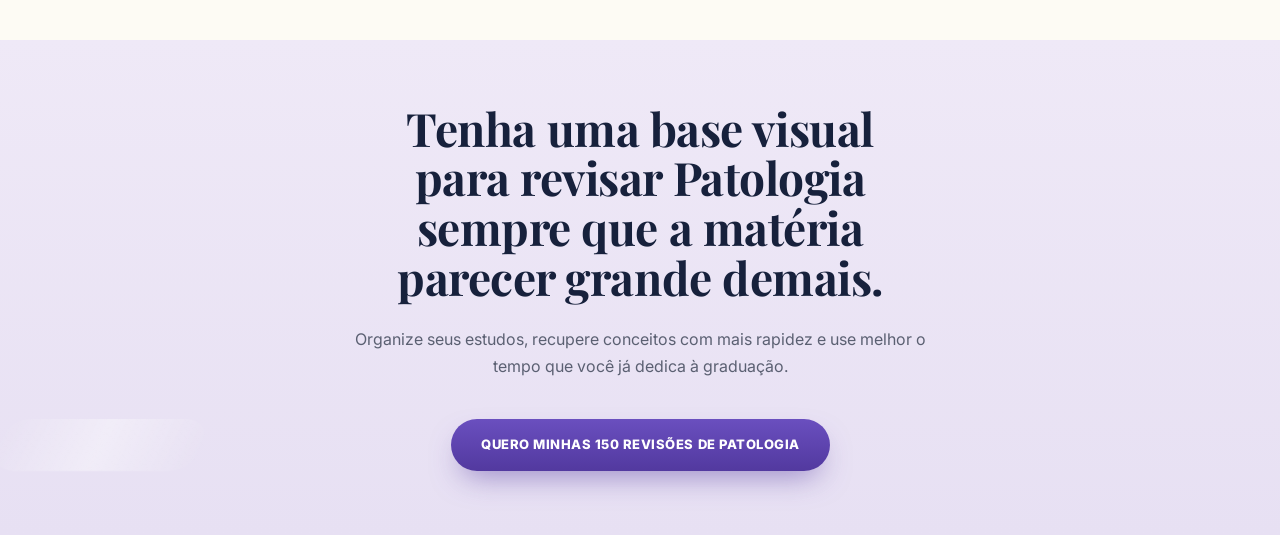
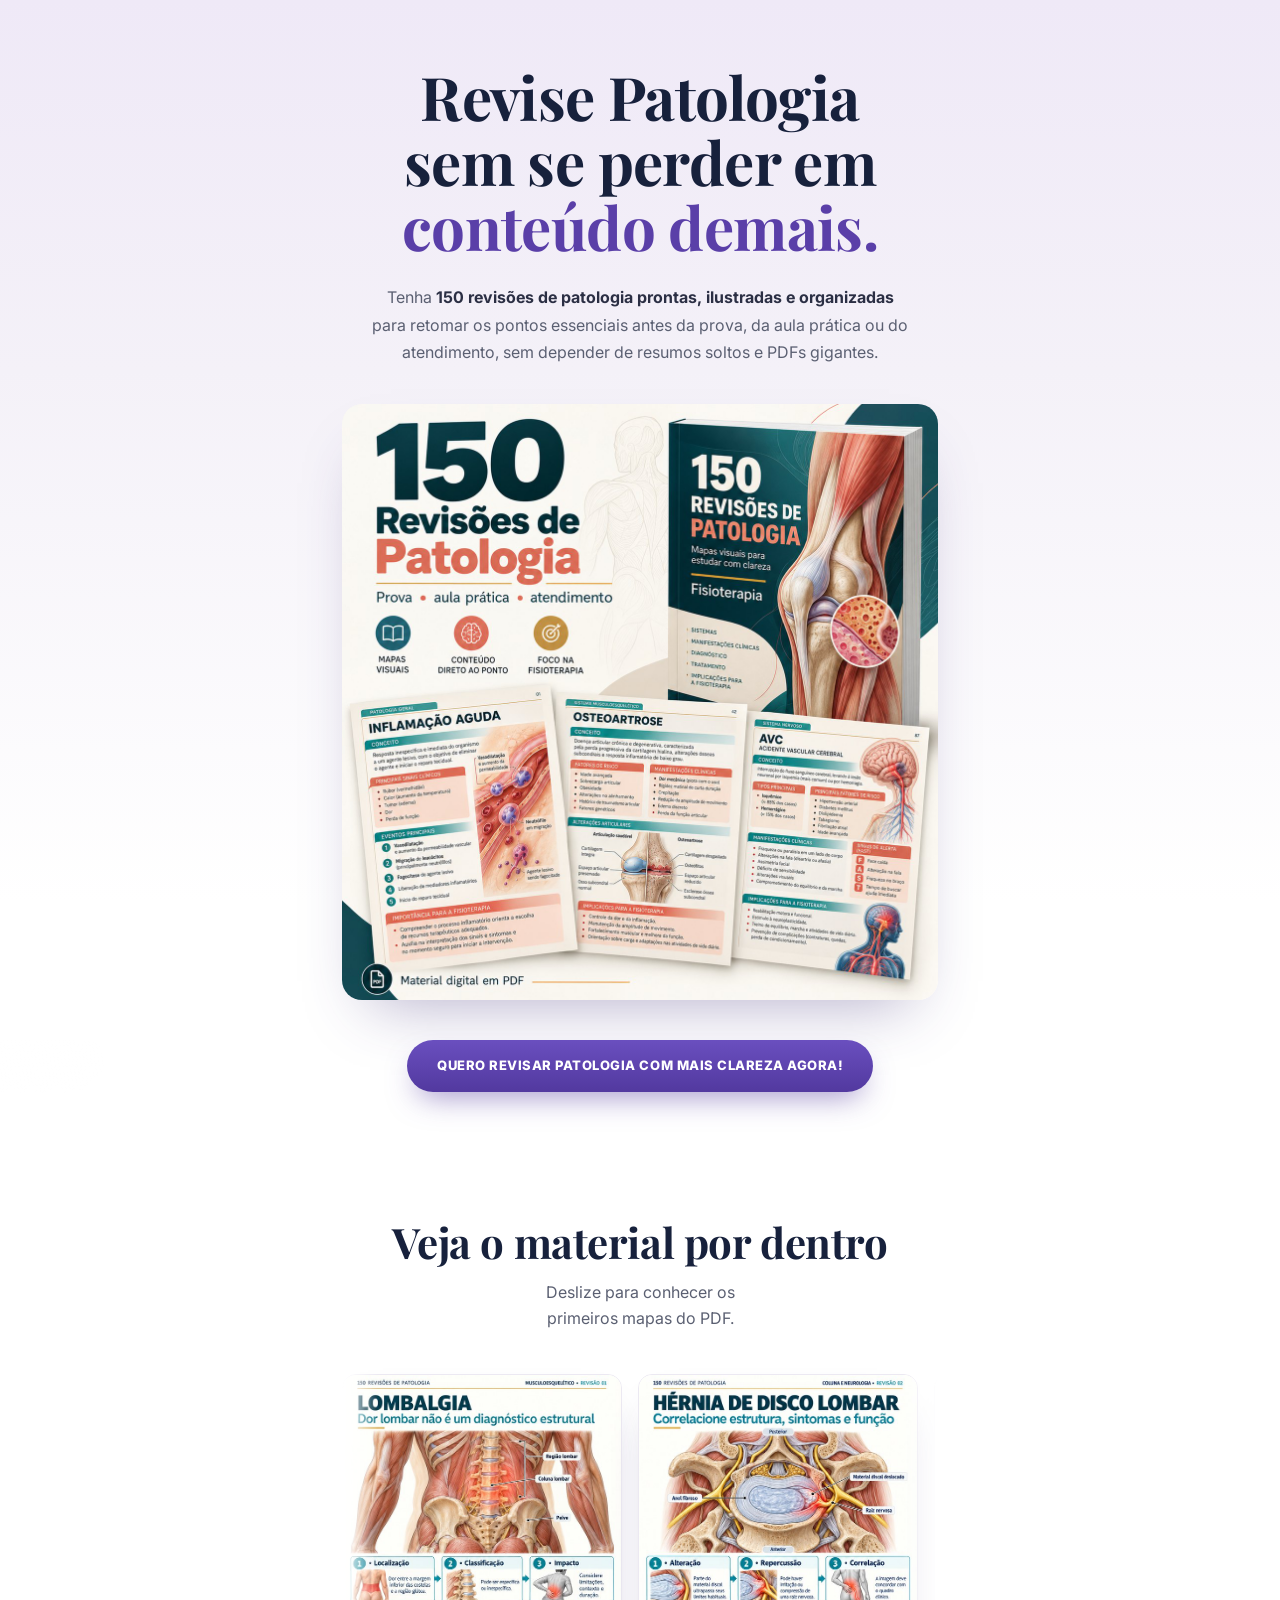
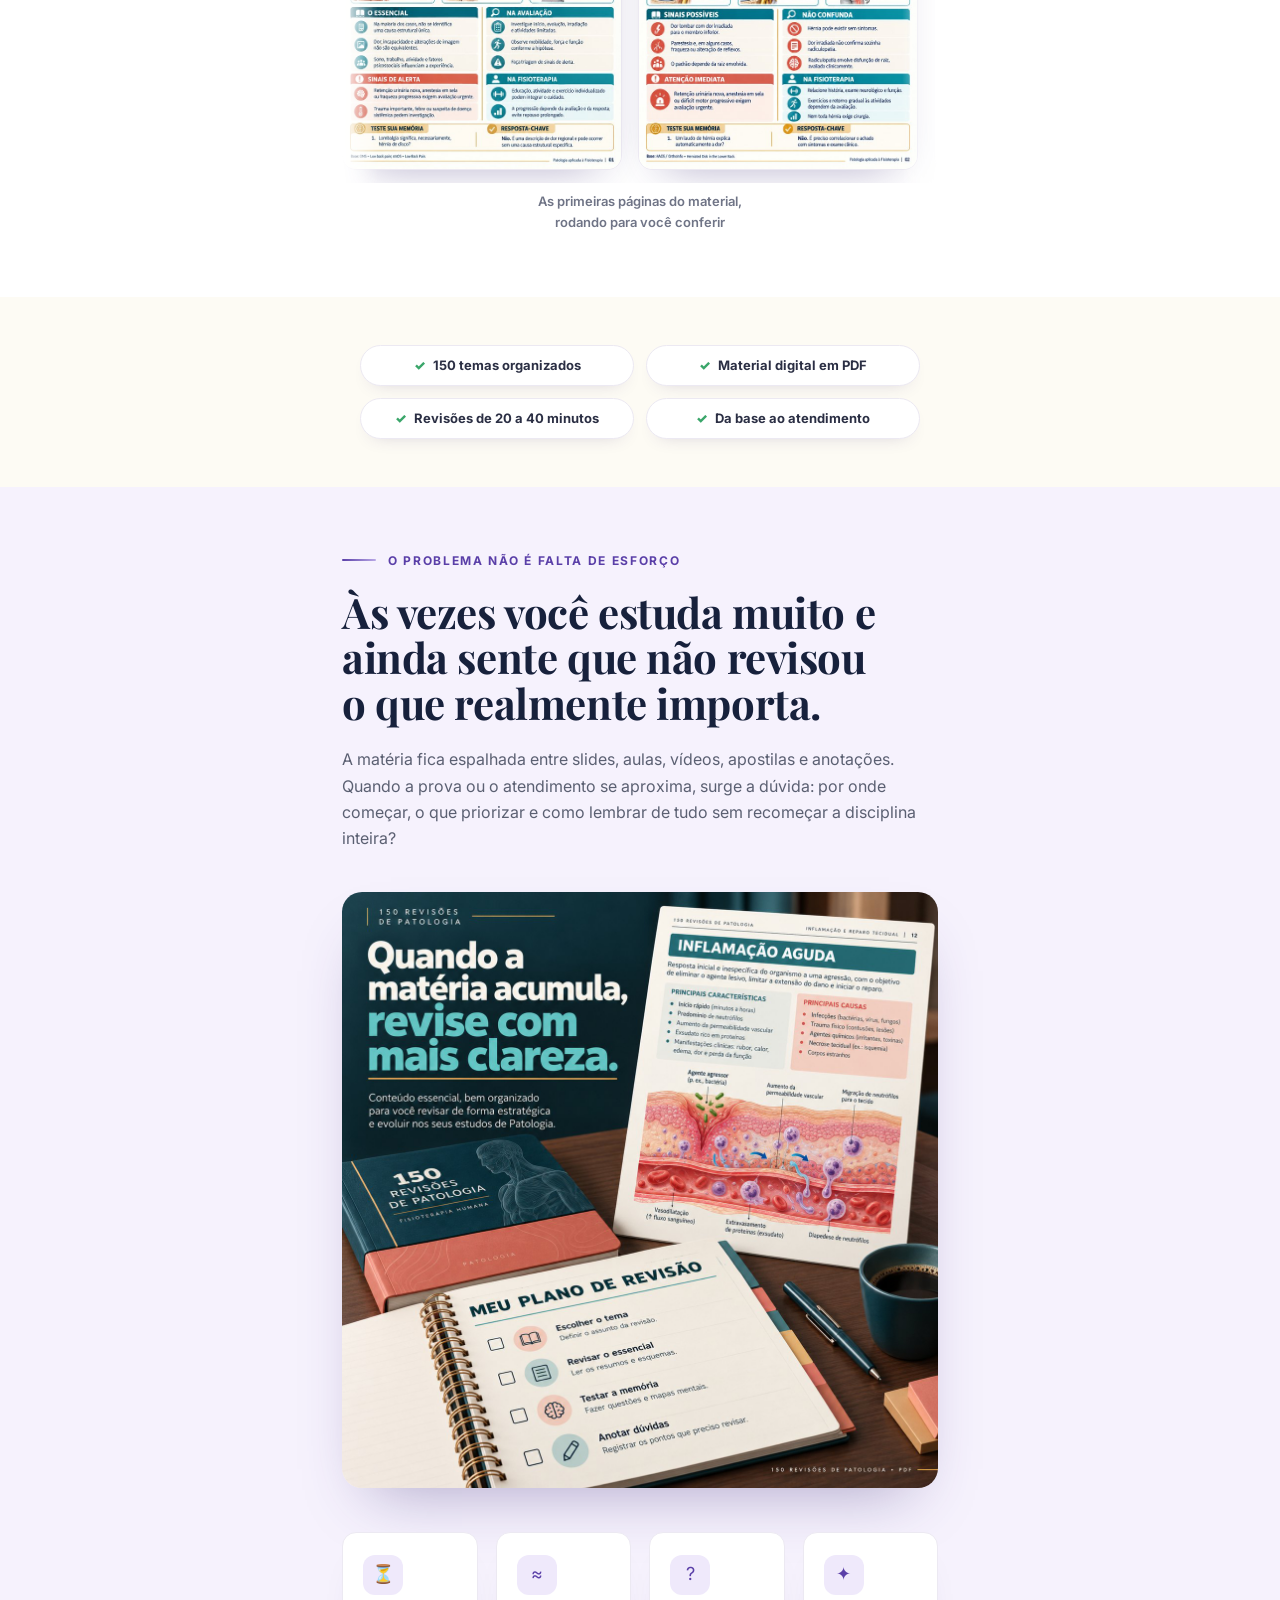
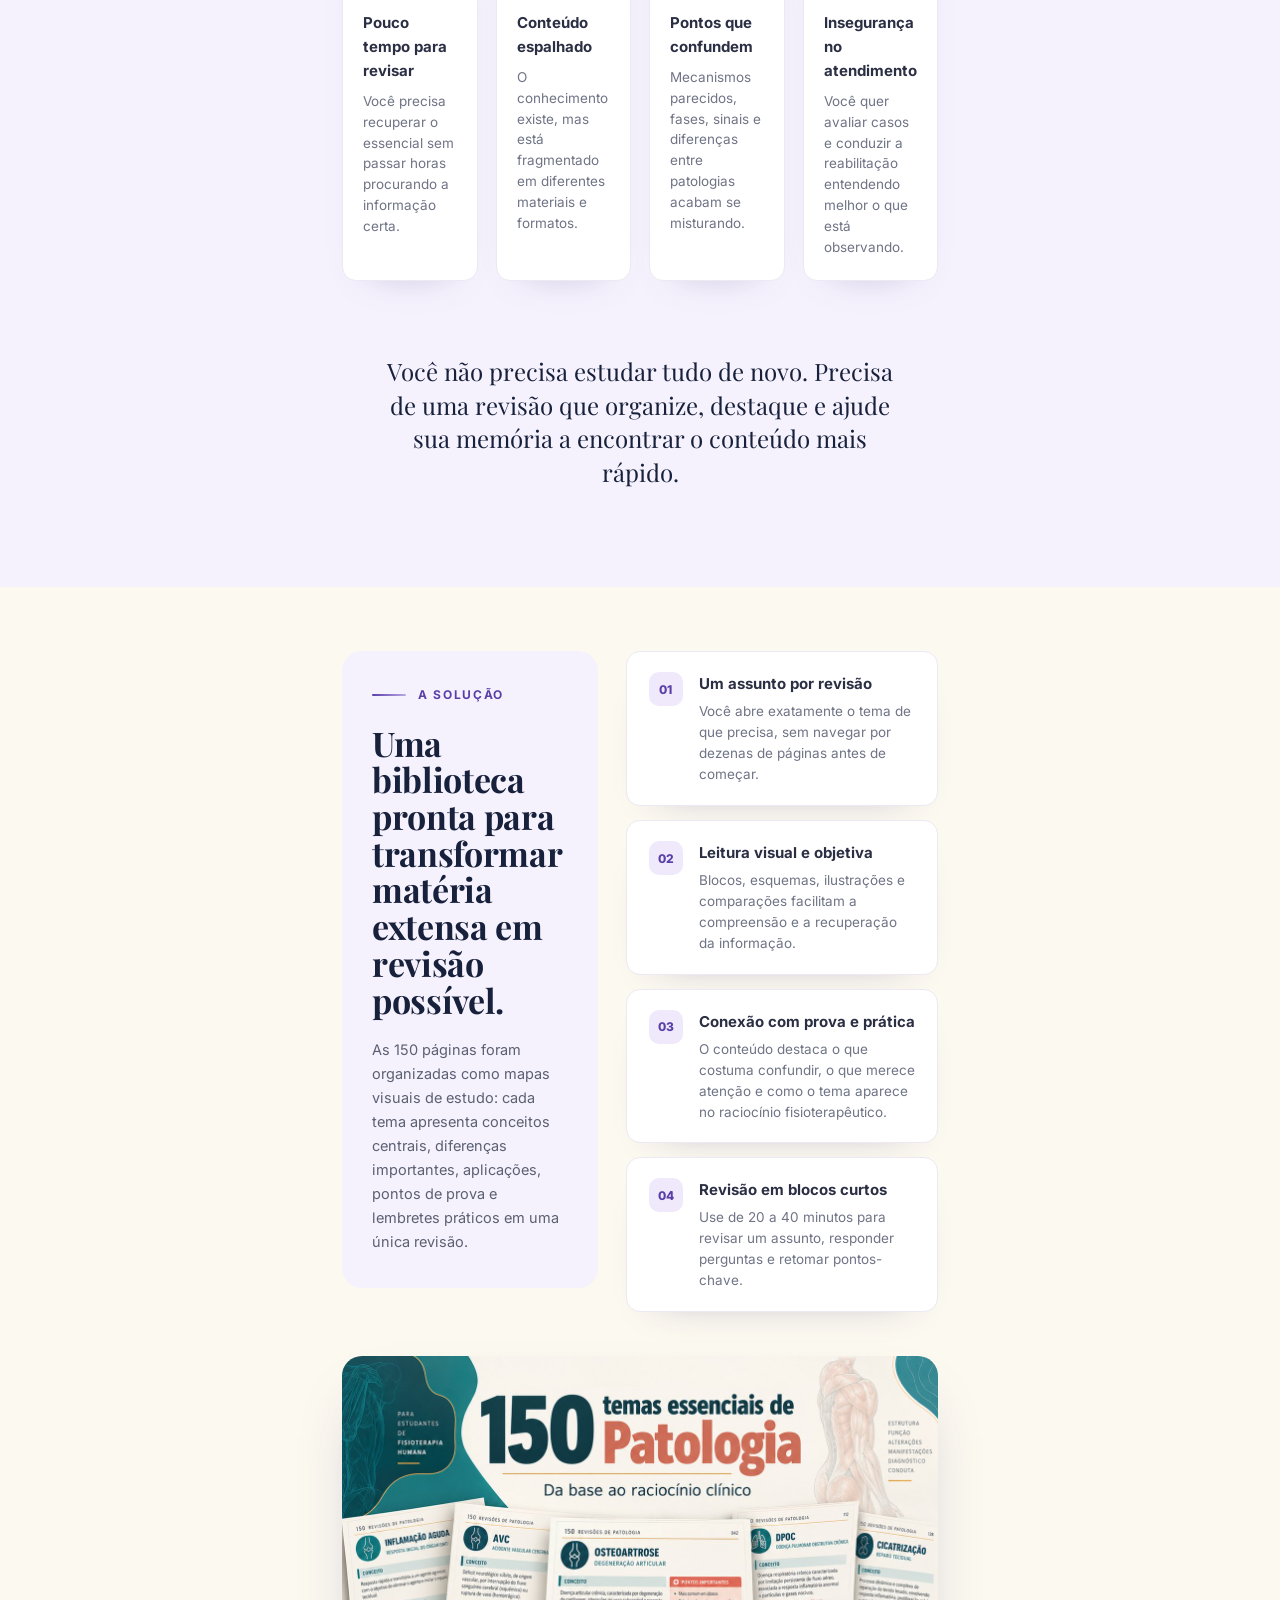
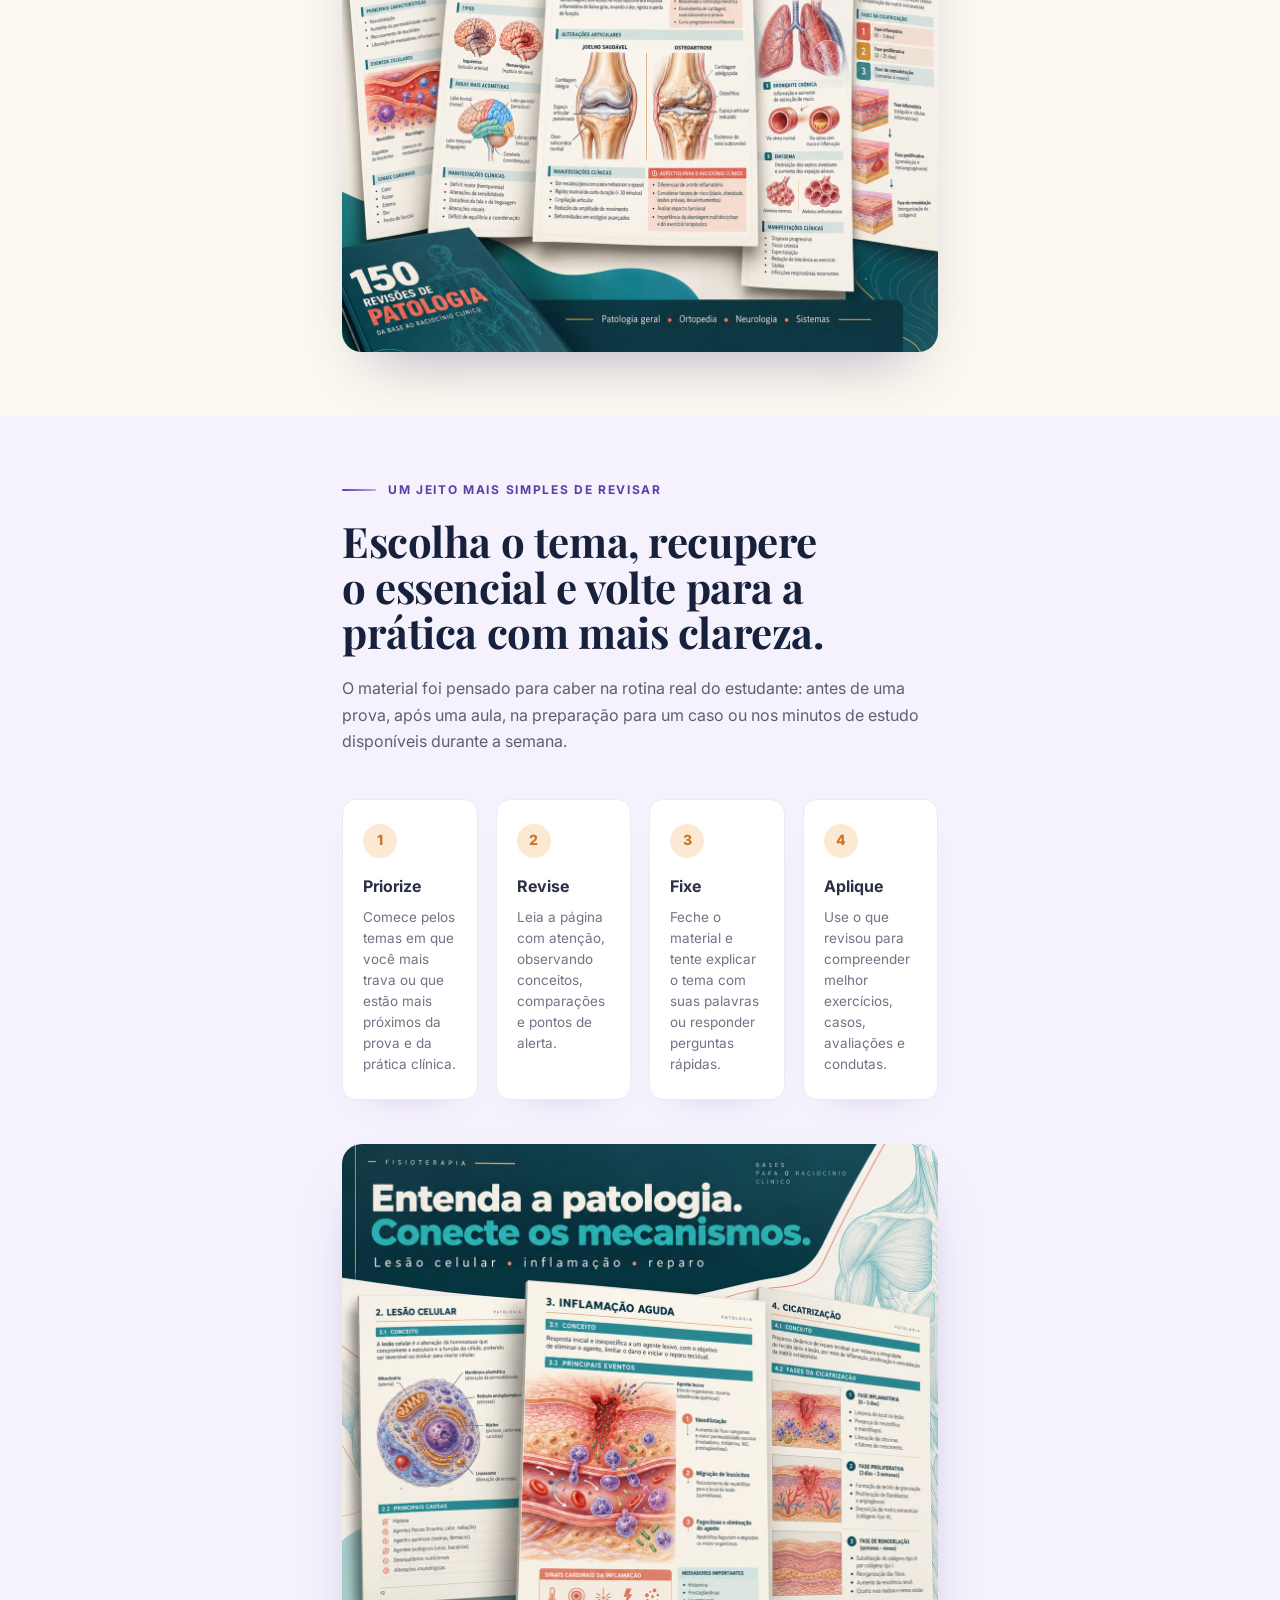
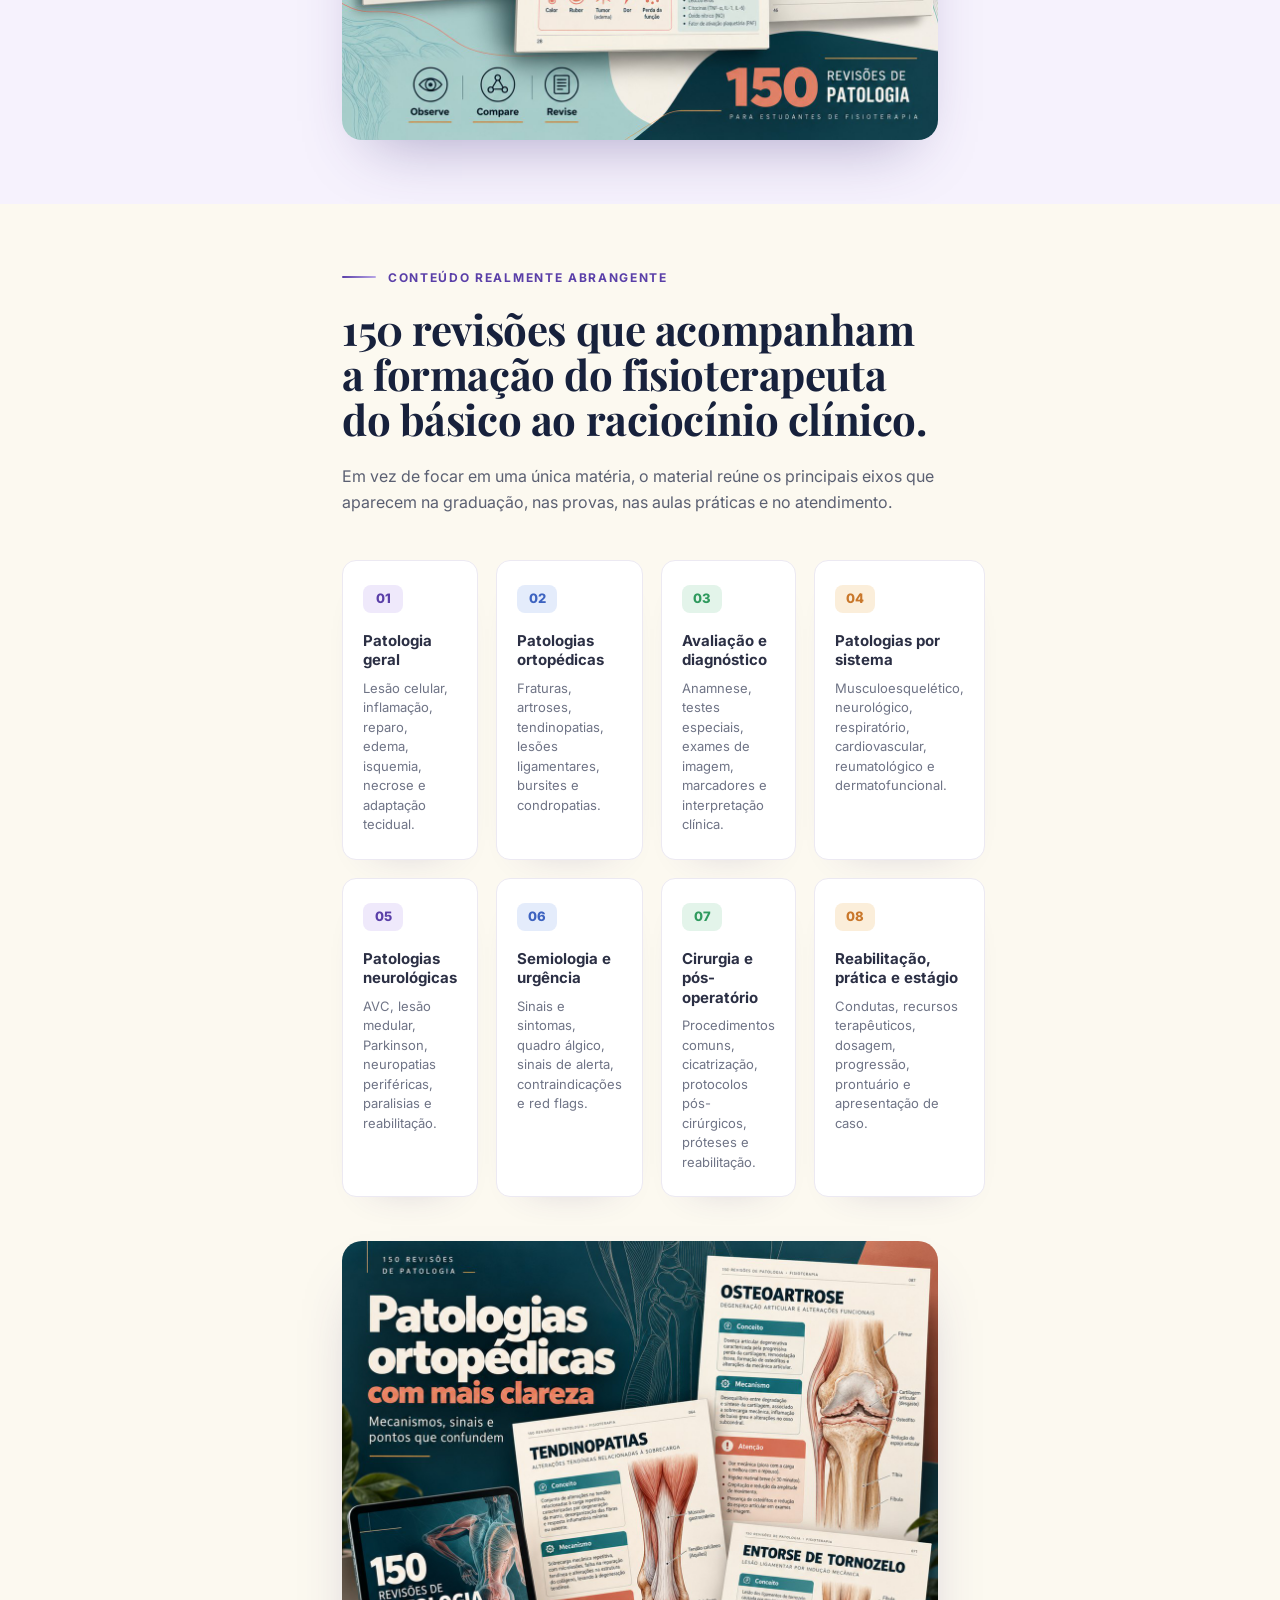
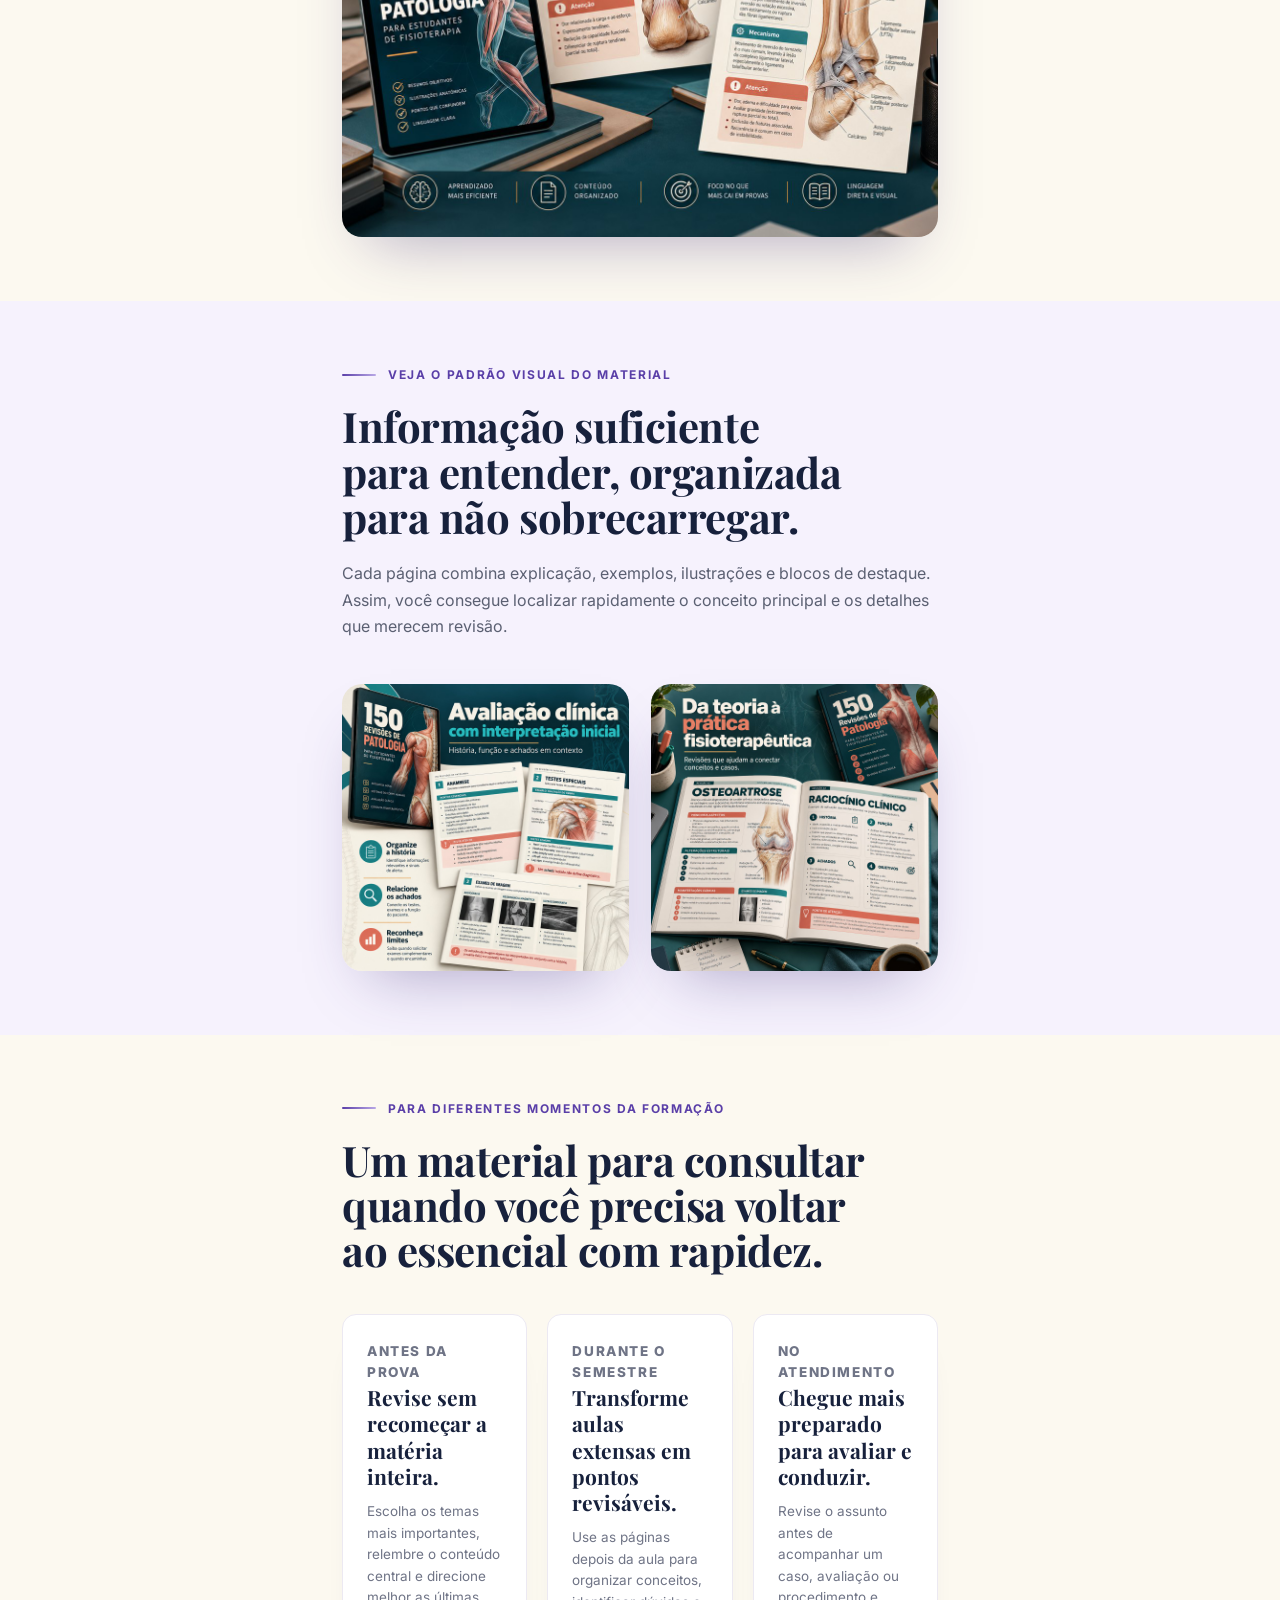
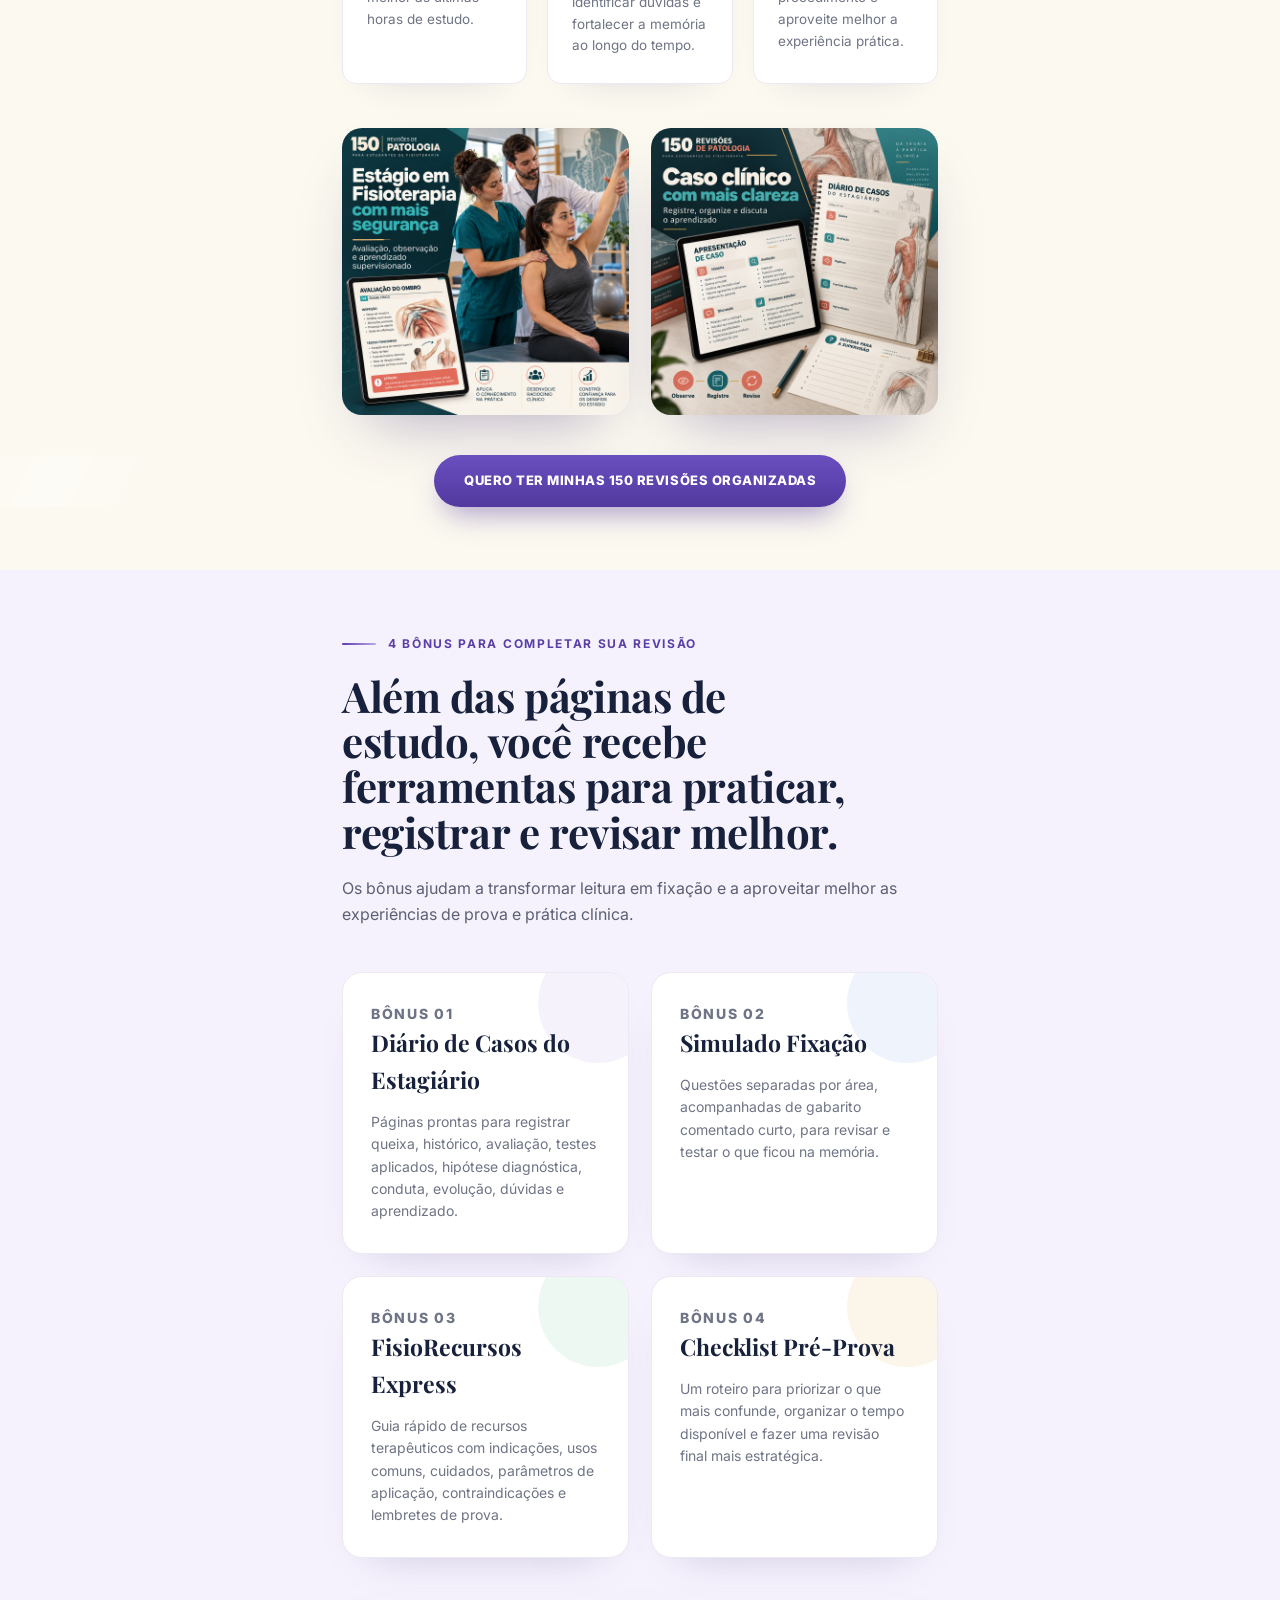
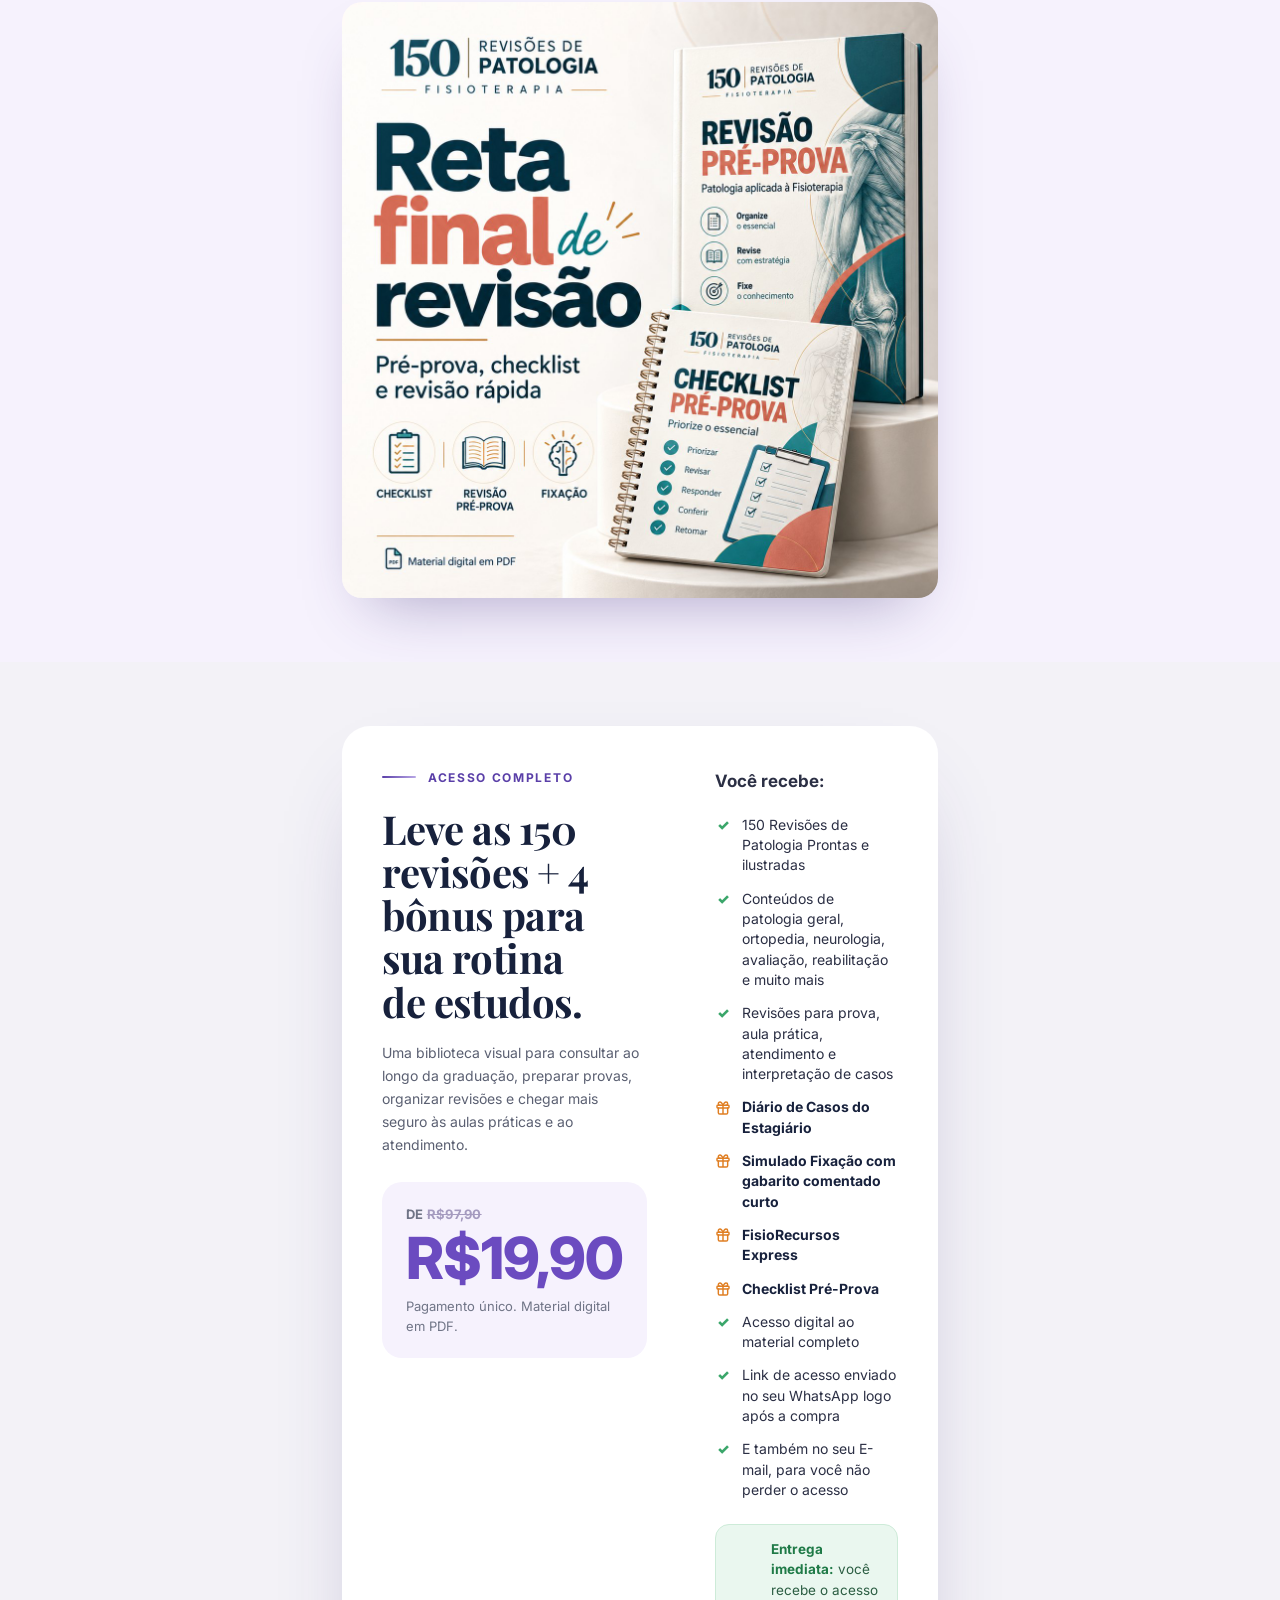
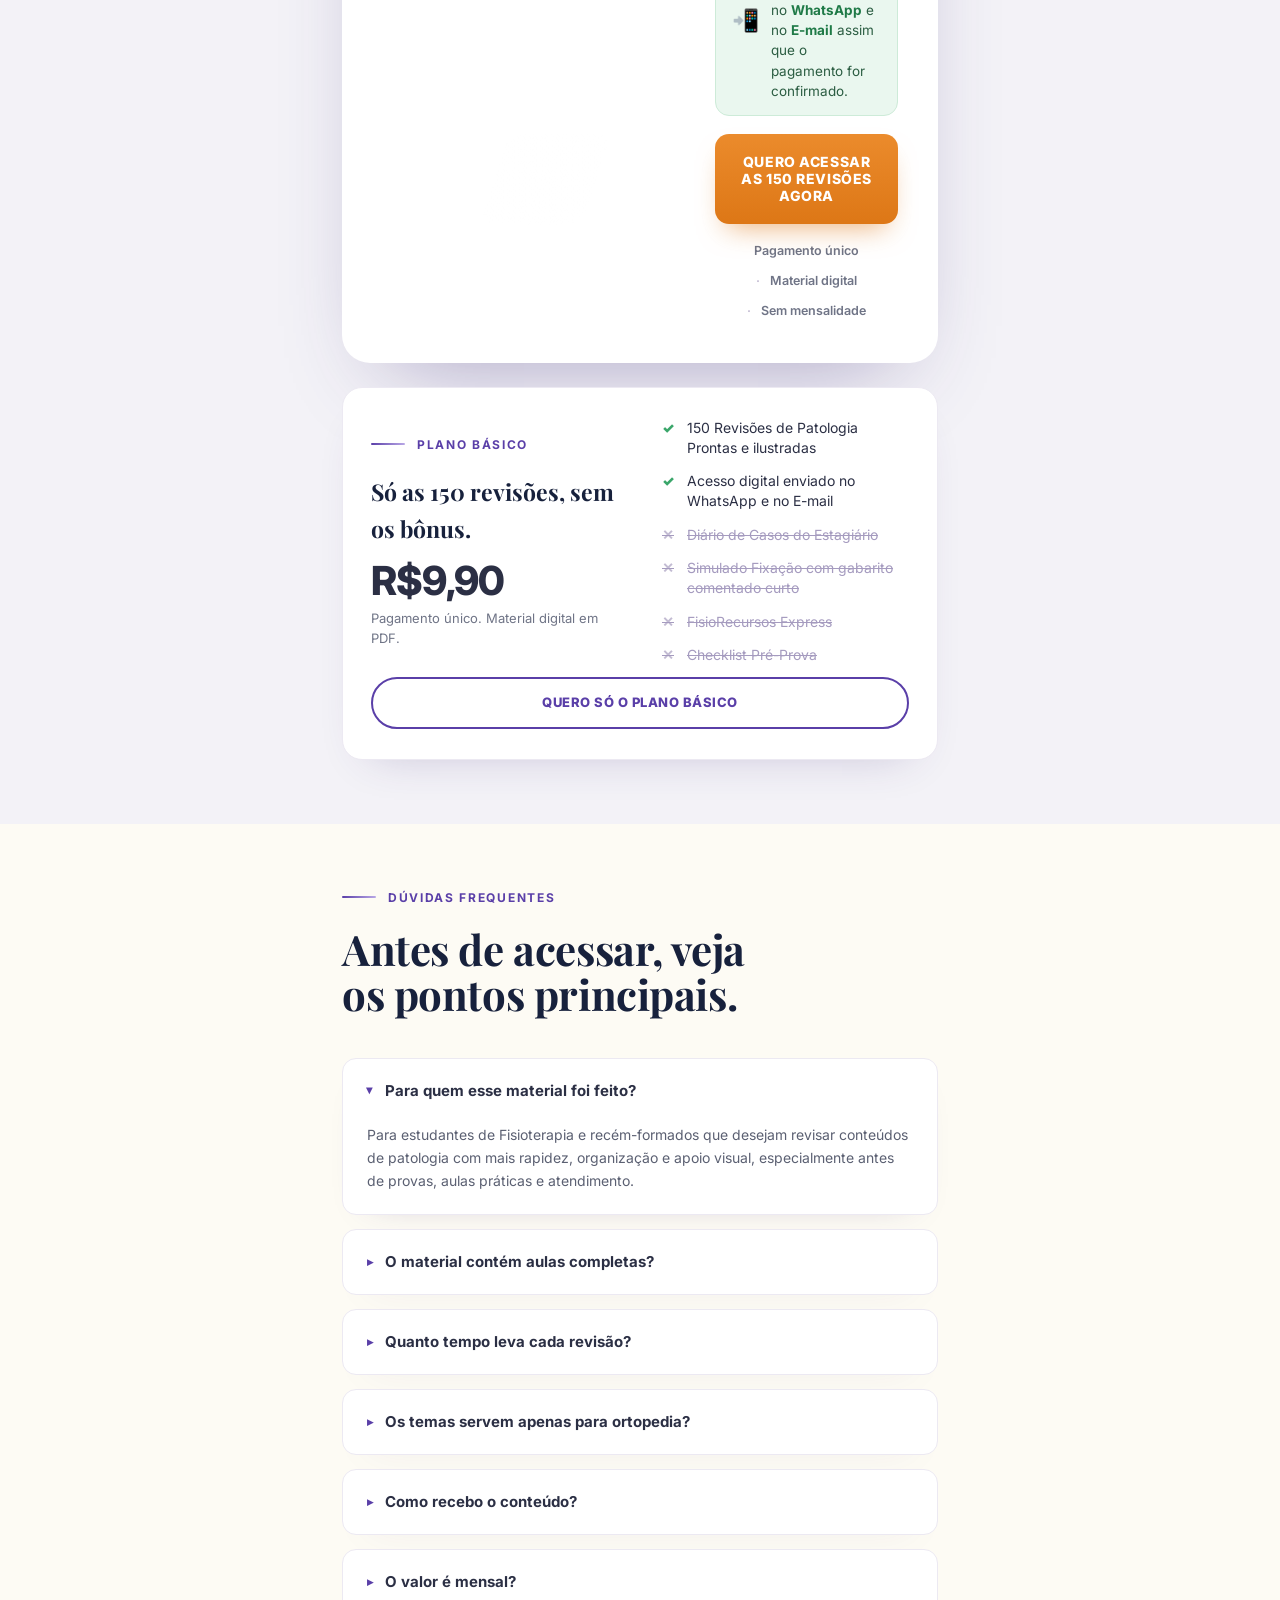
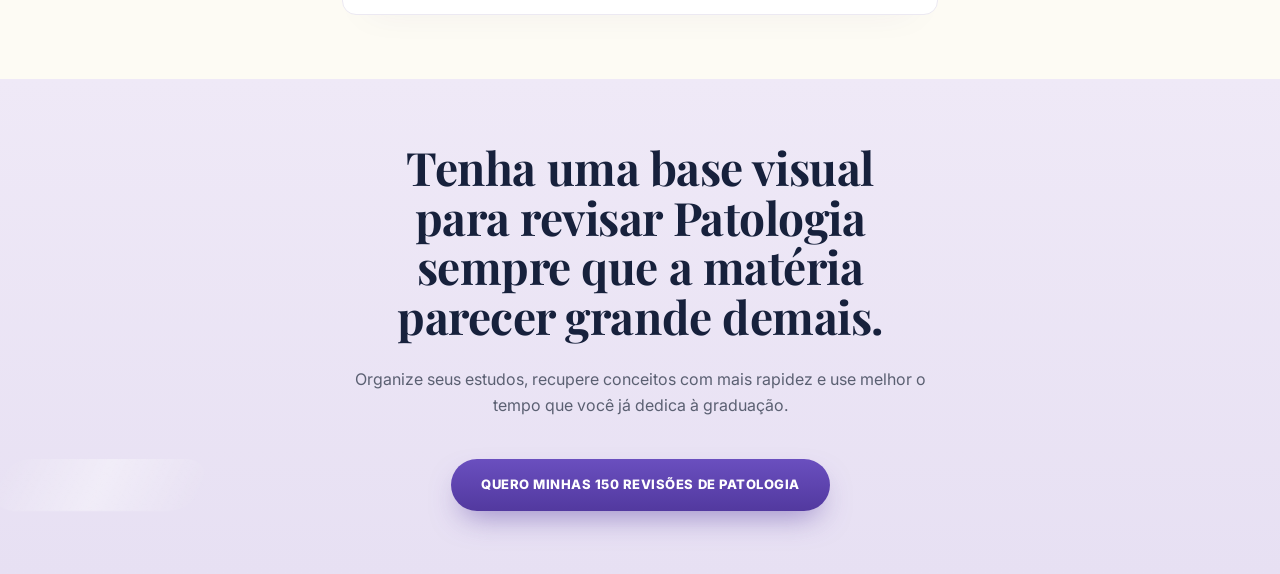
